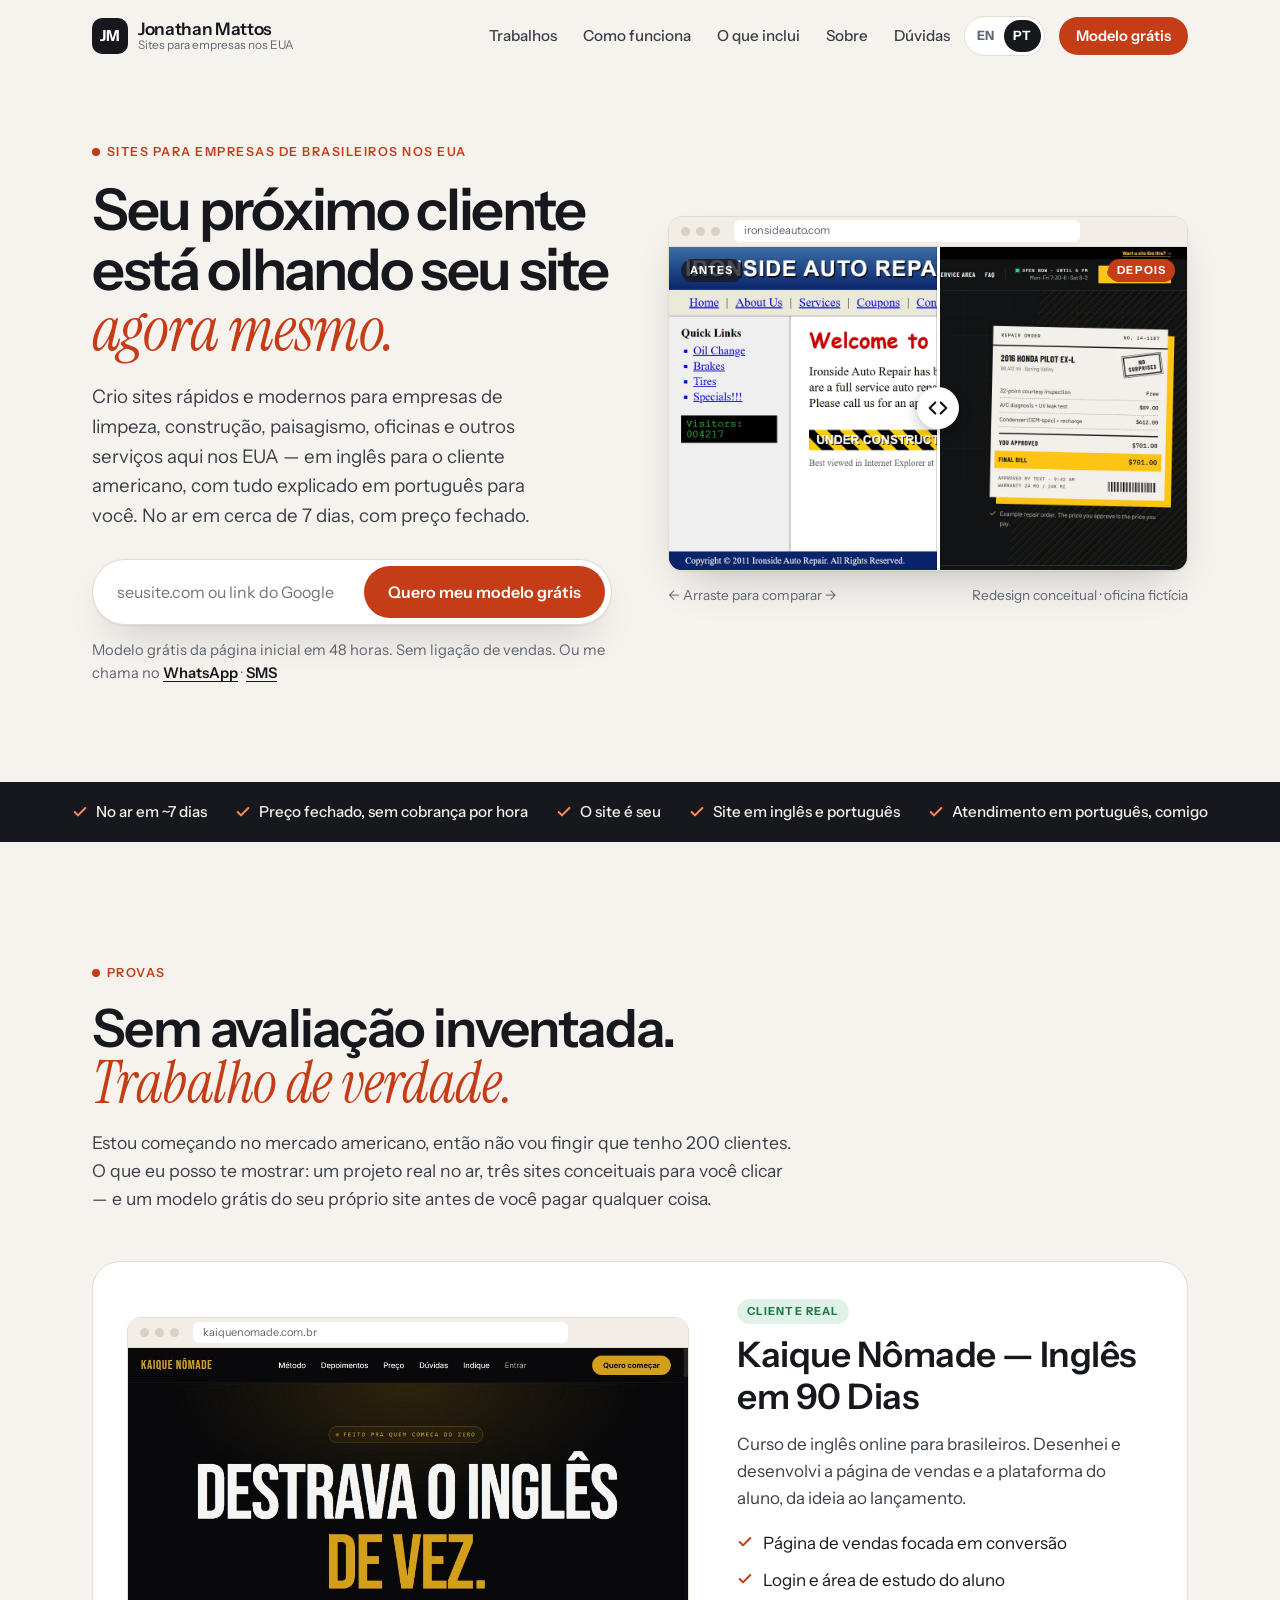
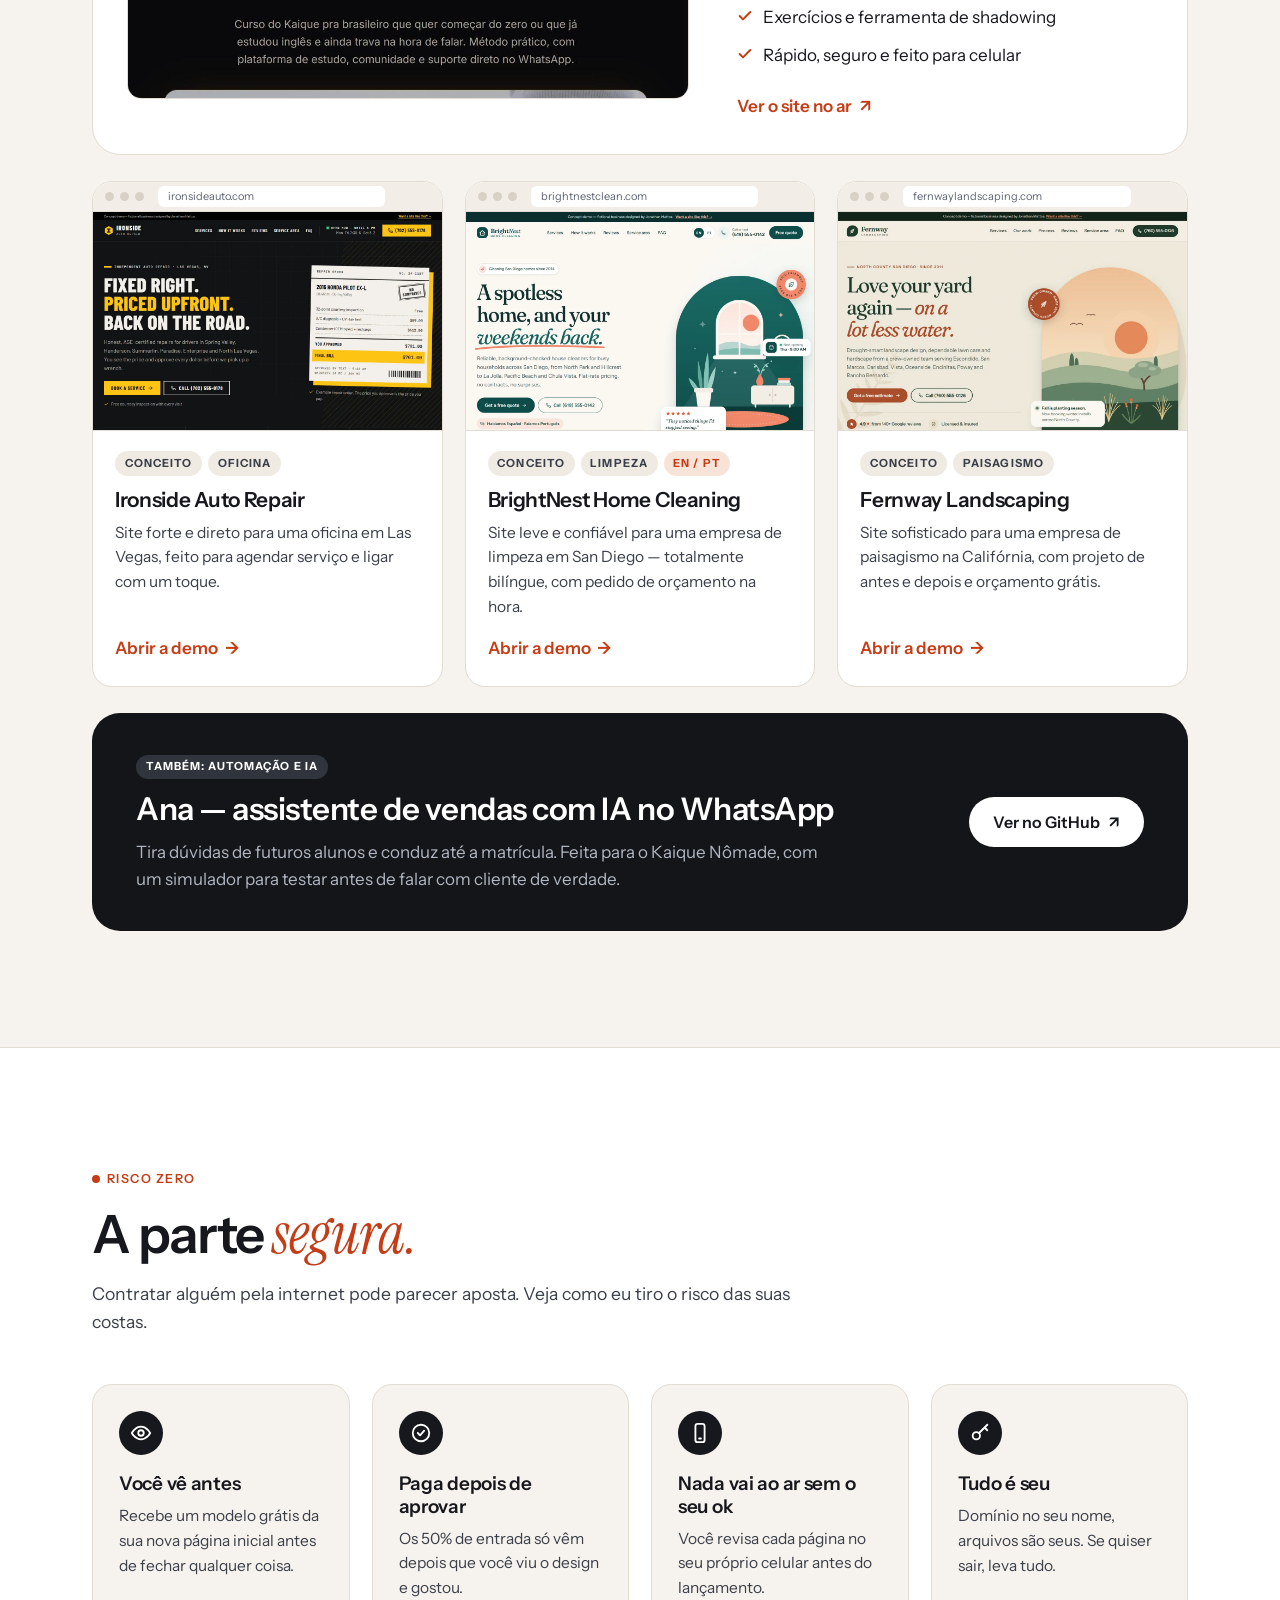
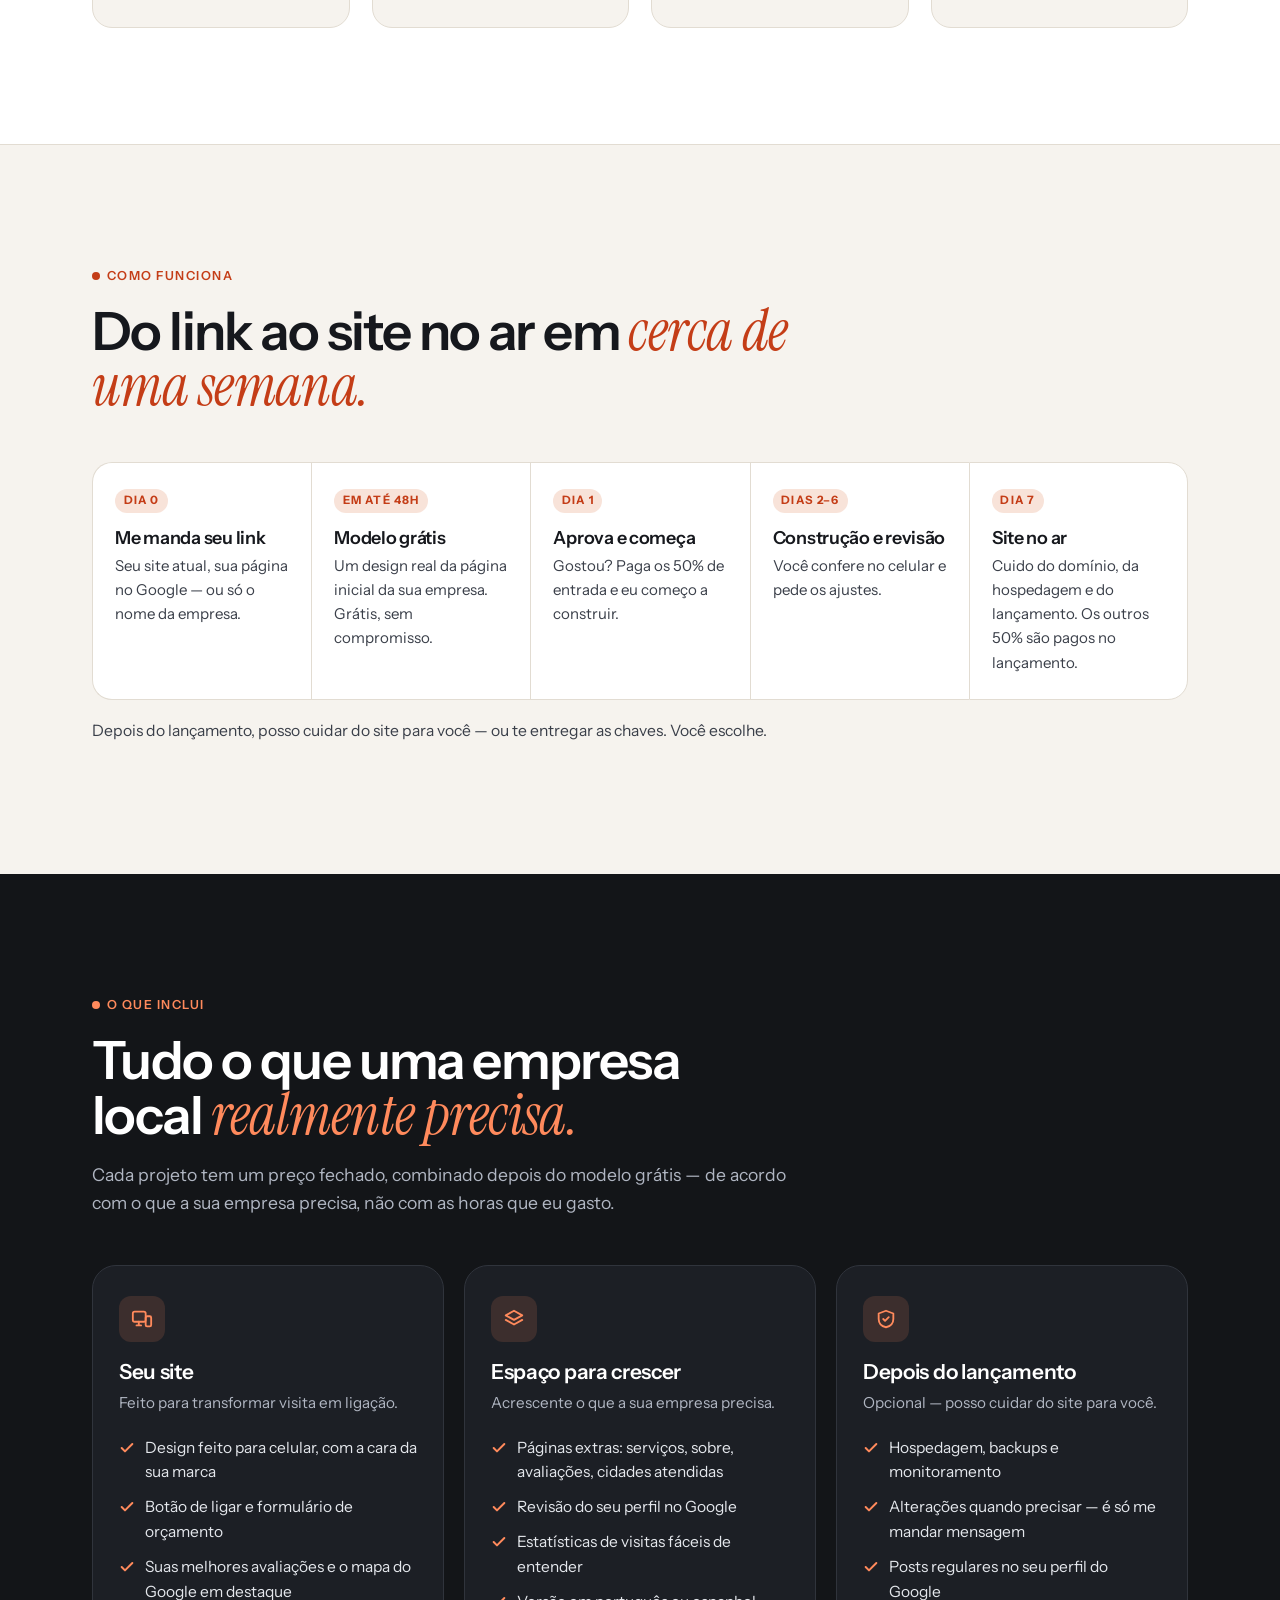
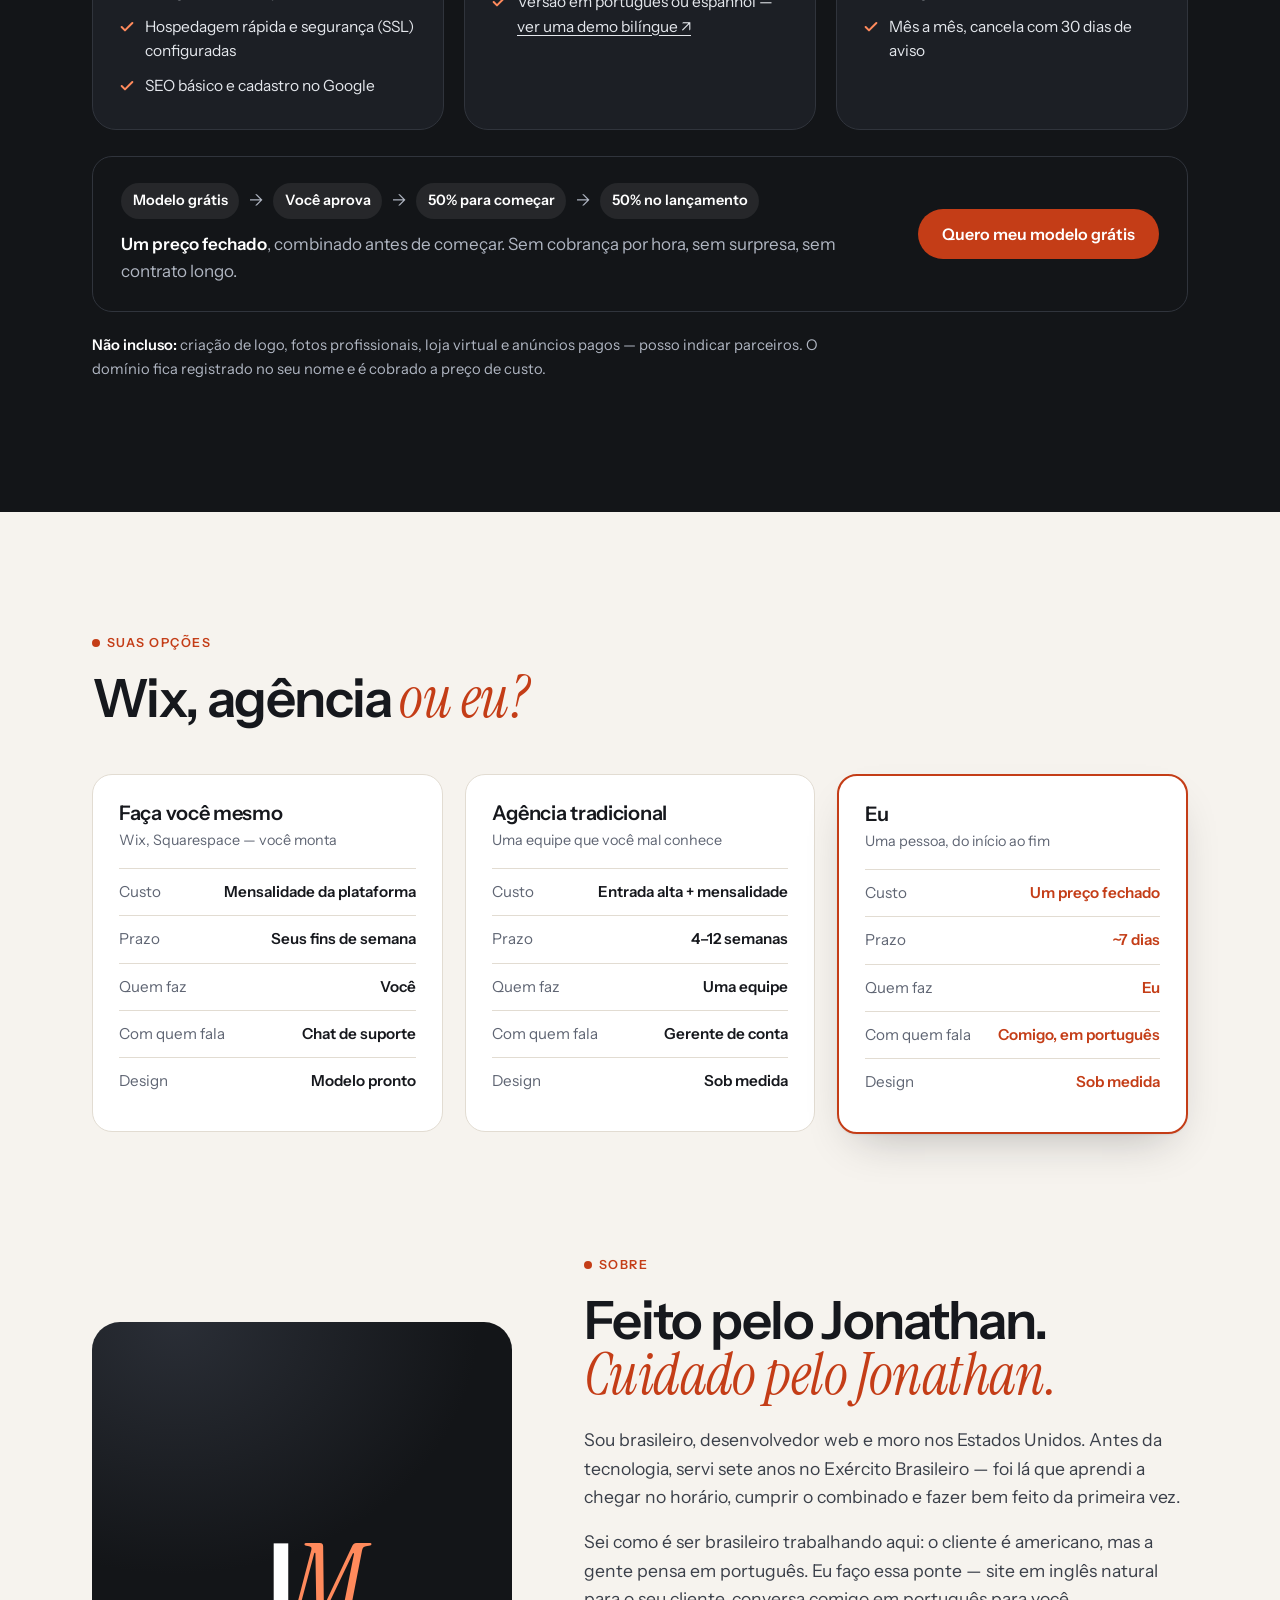
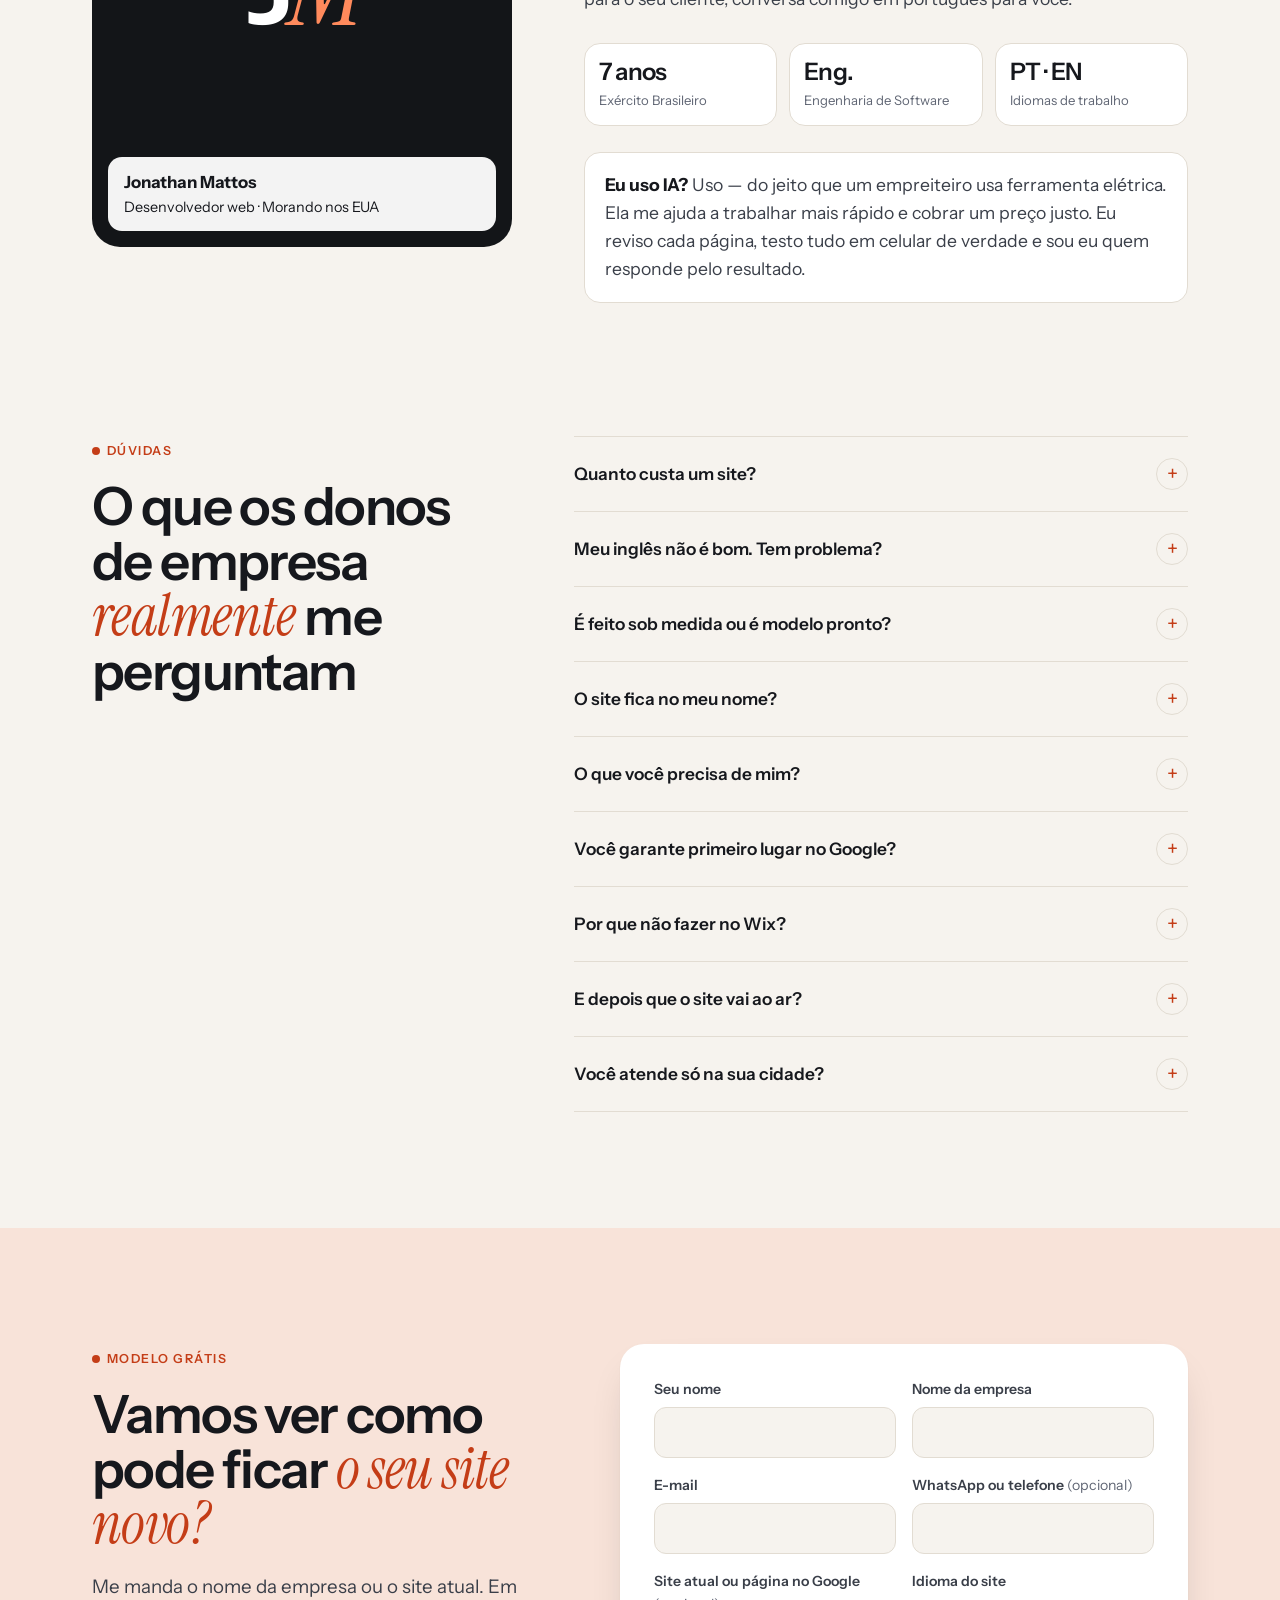
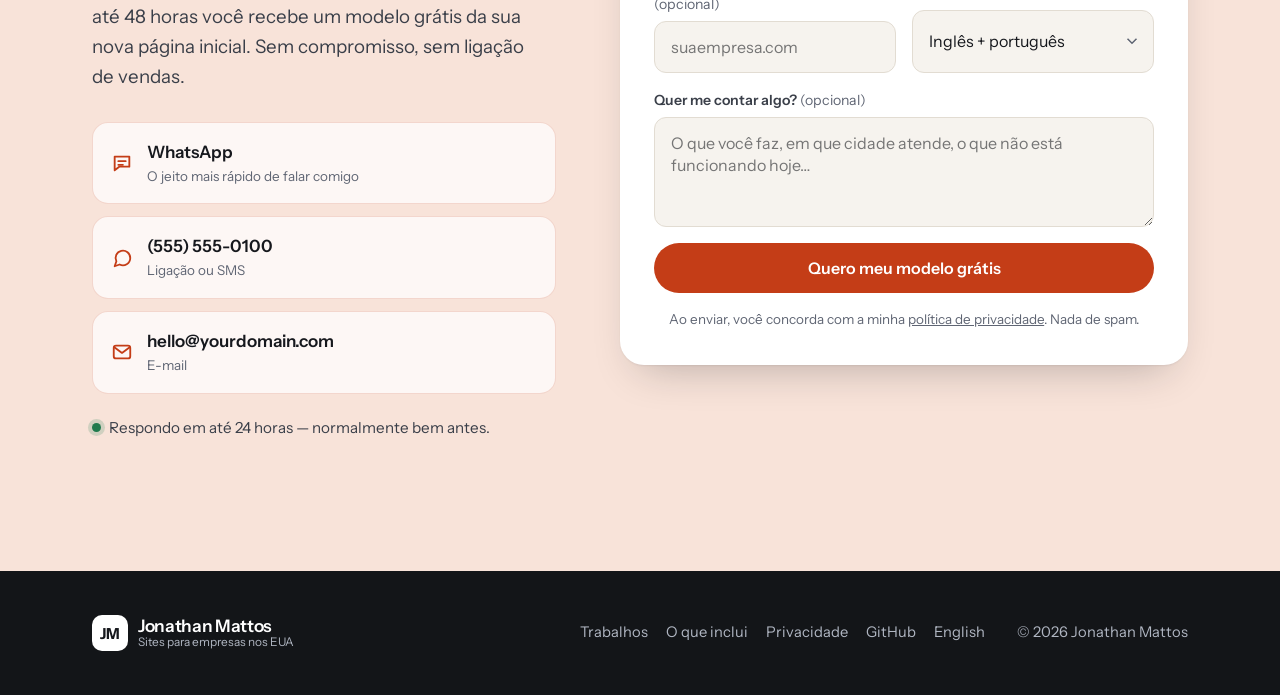
==== pt/index.html @ 47986ccc "Portfolio v2: bilingual site, three concept demos, publishing tools - English site at / and Portugue" ====
<!doctype html>
<html lang="pt-BR">
<head>
  <meta charset="utf-8">
  <meta name="viewport" content="width=device-width, initial-scale=1">
  <title>Sites para empresas de brasileiros nos EUA — no ar em 7 dias | Jonathan Mattos</title>
  <meta name="description" content="Sites rápidos e modernos para empresas de serviço nos EUA: em inglês para o cliente americano, com atendimento em português para você. Modelo grátis em 48h, preço fechado.">
  <meta name="theme-color" content="#f6f3ee">
  <!-- TODO: trocar yourdomain.com pelo seu domínio em todo este <head> -->
  <link rel="canonical" href="https://yourdomain.com/pt/">
  <link rel="alternate" hreflang="en" href="https://yourdomain.com/">
  <link rel="alternate" hreflang="pt" href="https://yourdomain.com/pt/">
  <link rel="alternate" hreflang="x-default" href="https://yourdomain.com/">
  <meta property="og:type" content="website">
  <meta property="og:url" content="https://yourdomain.com/pt/">
  <meta property="og:title" content="Sites para empresas de brasileiros nos EUA — no ar em cerca de 7 dias">
  <meta property="og:description" content="Veja um modelo grátis do seu novo site antes de pagar qualquer coisa. Site em inglês, atendimento em português.">
  <meta property="og:image" content="https://yourdomain.com/assets/img/og.jpg">
  <meta property="og:image:width" content="1200">
  <meta property="og:image:height" content="630">
  <meta property="og:locale" content="pt_BR">
  <meta property="og:locale:alternate" content="en_US">
  <meta name="twitter:card" content="summary_large_image">
  <link rel="icon" href="../assets/img/favicon.svg" type="image/svg+xml">
  <link rel="apple-touch-icon" href="../assets/img/apple-touch-icon.png">
  <link rel="preconnect" href="https://fonts.googleapis.com">
  <link rel="preconnect" href="https://fonts.gstatic.com" crossorigin>
  <link href="https://fonts.googleapis.com/css2?family=Instrument+Sans:ital,wght@0,400..700;1,400..700&family=Instrument+Serif:ital@0;1&display=swap" rel="stylesheet">
  <link rel="stylesheet" href="../assets/css/style.css">
  <link rel="preload" as="image" href="../assets/img/before-auto.webp">
  <script type="application/ld+json">
  {
    "@context": "https://schema.org",
    "@type": "ProfessionalService",
    "name": "Jonathan Mattos — Sites para empresas nos EUA",
    "url": "https://yourdomain.com/pt/",
    "image": "https://yourdomain.com/assets/img/og.jpg",
    "description": "Sites rápidos e modernos para empresas de serviço nos EUA, com atendimento em português. Modelo grátis em 48 horas.",
    "areaServed": { "@type": "Country", "name": "United States" },
    "availableLanguage": ["Portuguese", "English"],
    "founder": { "@type": "Person", "name": "Jonathan Mattos", "jobTitle": "Desenvolvedor web" },
    "sameAs": ["https://github.com/jonathanmtt"]
  }
  </script>
</head>
<body>
  <a class="skip" href="#main">Pular para o conteúdo</a>

  <header class="site-header">
    <div class="container header-inner">
      <a class="brand" href="#top" aria-label="Jonathan Mattos, início">
        <span class="brand-mark" aria-hidden="true">JM</span>
        <span class="brand-name">Jonathan Mattos<small>Sites para empresas nos EUA</small></span>
      </a>
      <nav class="nav" aria-label="Principal">
        <a href="#trabalhos">Trabalhos</a>
        <a href="#como-funciona">Como funciona</a>
        <a href="#inclui">O que inclui</a>
        <a href="#sobre">Sobre</a>
        <a href="#duvidas">Dúvidas</a>
      </nav>
      <div class="lang-switch" role="group" aria-label="Idioma">
        <a href="../" hreflang="en" lang="en" data-set-lang="en">EN</a>
        <a href="./" hreflang="pt" aria-current="true" data-set-lang="pt">PT</a>
      </div>
      <a class="btn btn-primary btn-sm header-cta" href="#contato">Modelo grátis</a>
    </div>
  </header>

  <main id="main">
    <!-- HERO -->
    <section class="hero" id="top">
      <div class="container hero-grid">
        <div>
          <p class="eyebrow">Sites para empresas de brasileiros nos EUA</p>
          <h1>Seu próximo cliente está olhando seu site <span class="serif">agora mesmo.</span></h1>
          <p class="lead">Crio sites rápidos e modernos para empresas de limpeza, construção, paisagismo, oficinas e outros serviços aqui nos EUA — em inglês para o cliente americano, com tudo explicado em português para você. No ar em cerca de 7 dias, com preço fechado.</p>
          <form class="mockup-form" id="mockup-form">
            <label class="sr-only" for="hero-site">Seu site atual ou link do Google Maps</label>
            <input id="hero-site" type="text" inputmode="url" placeholder="seusite.com ou link do Google Maps" autocomplete="url">
            <button class="btn btn-primary" type="submit">Quero meu modelo grátis</button>
          </form>
          <!-- TODO: trocar o número nos links wa.me e sms: -->
          <p class="micro">Modelo grátis da página inicial em 48 horas. Sem ligação de vendas. Ou me chama no <a href="https://wa.me/15555550100" target="_blank" rel="noopener">WhatsApp</a> · <a href="sms:+15555550100">SMS</a></p>
        </div>

        <div class="ba">
          <div class="browser">
            <div class="browser-bar"><i></i><i></i><i></i><span>ironsideauto.com</span></div>
            <div class="ba-stage">
              <img class="ba-img ba-after" src="../assets/img/demo-auto.webp" alt="Depois: site moderno e fácil de usar no celular para uma oficina mecânica" width="1280" height="800" fetchpriority="high">
              <img class="ba-img ba-before" src="../assets/img/before-auto.webp" alt="Antes: site antigo de oficina mecânica, de 2011" width="1280" height="800">
              <span class="ba-tag before">Antes</span>
              <span class="ba-tag after">Depois</span>
              <input class="ba-range" type="range" min="0" max="100" value="52" aria-label="Arraste para comparar o site antigo e o novo">
              <span class="ba-handle" aria-hidden="true"></span>
            </div>
          </div>
          <p class="ba-note"><span>← Arraste para comparar →</span><span>Redesign conceitual · oficina fictícia</span></p>
        </div>
      </div>
    </section>

    <!-- FAIXA -->
    <div class="strip">
      <ul class="container">
        <li><svg width="16" height="16" viewBox="0 0 24 24" fill="none" stroke="currentColor" stroke-width="3" stroke-linecap="round" stroke-linejoin="round" aria-hidden="true"><path d="M20 6 9 17l-5-5"/></svg>No ar em ~7 dias</li>
        <li><svg width="16" height="16" viewBox="0 0 24 24" fill="none" stroke="currentColor" stroke-width="3" stroke-linecap="round" stroke-linejoin="round" aria-hidden="true"><path d="M20 6 9 17l-5-5"/></svg>Preço fechado, sem cobrança por hora</li>
        <li><svg width="16" height="16" viewBox="0 0 24 24" fill="none" stroke="currentColor" stroke-width="3" stroke-linecap="round" stroke-linejoin="round" aria-hidden="true"><path d="M20 6 9 17l-5-5"/></svg>O site é seu</li>
        <li><svg width="16" height="16" viewBox="0 0 24 24" fill="none" stroke="currentColor" stroke-width="3" stroke-linecap="round" stroke-linejoin="round" aria-hidden="true"><path d="M20 6 9 17l-5-5"/></svg>Site em inglês e português</li>
        <li><svg width="16" height="16" viewBox="0 0 24 24" fill="none" stroke="currentColor" stroke-width="3" stroke-linecap="round" stroke-linejoin="round" aria-hidden="true"><path d="M20 6 9 17l-5-5"/></svg>Atendimento em português, comigo</li>
      </ul>
    </div>

    <!-- TRABALHOS -->
    <section class="section" id="trabalhos" aria-labelledby="work-title">
      <div class="container">
        <div class="section-head">
          <p class="eyebrow">Provas</p>
          <h2 id="work-title">Sem avaliação inventada. <span class="serif">Trabalho de verdade.</span></h2>
          <p>Estou começando no mercado americano, então não vou fingir que tenho 200 clientes. O que eu posso te mostrar: um projeto real no ar, três sites conceituais para você clicar — e um modelo grátis do seu próprio site antes de você pagar qualquer coisa.</p>
        </div>

        <article class="case">
          <div class="browser">
            <div class="browser-bar"><i></i><i></i><i></i><span>kaiquenomade.com.br</span></div>
            <div class="shot"><img src="../assets/img/kaique-nomade.jpg" alt="Página inicial do site do curso Kaique Nômade" width="1037" height="705" loading="lazy"></div>
          </div>
          <div>
            <span class="tag ok">Cliente real</span>
            <h3>Kaique Nômade — Inglês em 90 Dias</h3>
            <p>Curso de inglês online para brasileiros. Desenhei e desenvolvi a página de vendas e a plataforma do aluno, da ideia ao lançamento.</p>
            <ul class="checklist">
              <li><svg width="16" height="16" viewBox="0 0 24 24" fill="none" stroke="currentColor" stroke-width="3" stroke-linecap="round" stroke-linejoin="round" aria-hidden="true"><path d="M20 6 9 17l-5-5"/></svg>Página de vendas focada em conversão</li>
              <li><svg width="16" height="16" viewBox="0 0 24 24" fill="none" stroke="currentColor" stroke-width="3" stroke-linecap="round" stroke-linejoin="round" aria-hidden="true"><path d="M20 6 9 17l-5-5"/></svg>Login e área de estudo do aluno</li>
              <li><svg width="16" height="16" viewBox="0 0 24 24" fill="none" stroke="currentColor" stroke-width="3" stroke-linecap="round" stroke-linejoin="round" aria-hidden="true"><path d="M20 6 9 17l-5-5"/></svg>Exercícios e ferramenta de shadowing</li>
              <li><svg width="16" height="16" viewBox="0 0 24 24" fill="none" stroke="currentColor" stroke-width="3" stroke-linecap="round" stroke-linejoin="round" aria-hidden="true"><path d="M20 6 9 17l-5-5"/></svg>Rápido, seguro e feito para celular</li>
            </ul>
            <a class="link-arrow" href="https://kaiquenomade.com.br" target="_blank" rel="noopener">Ver o site no ar <span aria-hidden="true">↗</span></a>
          </div>
        </article>

        <div class="demo-grid">
          <a class="demo" href="../demos/auto-repair/" target="_blank" rel="noopener">
            <div class="browser">
              <div class="browser-bar"><i></i><i></i><i></i><span>ironsideauto.com</span></div>
              <div class="shot"><img src="../assets/img/demo-auto.webp" alt="Site conceitual da Ironside Auto Repair" width="1280" height="800" loading="lazy"></div>
            </div>
            <div class="demo-body">
              <div class="demo-tags"><span class="tag neutral">Conceito</span><span class="tag neutral">Oficina</span></div>
              <h3>Ironside Auto Repair</h3>
              <p>Site forte e direto para uma oficina em Las Vegas, feito para agendar serviço e ligar com um toque.</p>
              <span class="link-arrow">Abrir a demo <span aria-hidden="true">→</span></span>
            </div>
          </a>
          <a class="demo" href="../demos/cleaning/?lang=pt" target="_blank" rel="noopener">
            <div class="browser">
              <div class="browser-bar"><i></i><i></i><i></i><span>brightnestclean.com</span></div>
              <div class="shot"><img src="../assets/img/demo-cleaning.webp" alt="Site conceitual da BrightNest Home Cleaning" width="1280" height="800" loading="lazy"></div>
            </div>
            <div class="demo-body">
              <div class="demo-tags"><span class="tag neutral">Conceito</span><span class="tag neutral">Limpeza</span><span class="tag">EN / PT</span></div>
              <h3>BrightNest Home Cleaning</h3>
              <p>Site leve e confiável para uma empresa de limpeza em San Diego — totalmente bilíngue, com pedido de orçamento na hora.</p>
              <span class="link-arrow">Abrir a demo <span aria-hidden="true">→</span></span>
            </div>
          </a>
          <a class="demo" href="../demos/landscaping/" target="_blank" rel="noopener">
            <div class="browser">
              <div class="browser-bar"><i></i><i></i><i></i><span>fernwaylandscaping.com</span></div>
              <div class="shot"><img src="../assets/img/demo-landscaping.webp" alt="Site conceitual da Fernway Landscaping" width="1280" height="800" loading="lazy"></div>
            </div>
            <div class="demo-body">
              <div class="demo-tags"><span class="tag neutral">Conceito</span><span class="tag neutral">Paisagismo</span></div>
              <h3>Fernway Landscaping</h3>
              <p>Site sofisticado para uma empresa de paisagismo na Califórnia, com projeto de antes e depois e orçamento grátis.</p>
              <span class="link-arrow">Abrir a demo <span aria-hidden="true">→</span></span>
            </div>
          </a>
        </div>

        <article class="ai-card">
          <div>
            <span class="tag dark">Também: automação e IA</span>
            <h3>Ana — assistente de vendas com IA no WhatsApp</h3>
            <p>Tira dúvidas de futuros alunos e conduz até a matrícula. Feita para o Kaique Nômade, com um simulador para testar antes de falar com cliente de verdade.</p>
          </div>
          <a class="btn btn-light" href="https://github.com/jonathanmtt/kaique-nomade-agent" target="_blank" rel="noopener">Ver no GitHub <span aria-hidden="true">↗</span></a>
        </article>
      </div>
    </section>

    <!-- A PARTE SEGURA -->
    <section class="section safe" aria-labelledby="safe-title">
      <div class="container">
        <div class="section-head">
          <p class="eyebrow">Risco zero</p>
          <h2 id="safe-title">A parte <span class="serif">segura.</span></h2>
          <p>Contratar alguém pela internet pode parecer aposta. Veja como eu tiro o risco das suas costas.</p>
        </div>
        <div class="safe-grid">
          <div class="safe-item">
            <div class="icon"><svg width="22" height="22" viewBox="0 0 24 24" fill="none" stroke="currentColor" stroke-width="2" stroke-linecap="round" stroke-linejoin="round" aria-hidden="true"><path d="M2 12s3.5-7 10-7 10 7 10 7-3.5 7-10 7S2 12 2 12z"/><circle cx="12" cy="12" r="3"/></svg></div>
            <h3>Você vê antes</h3>
            <p>Recebe um modelo grátis da sua nova página inicial antes de fechar qualquer coisa.</p>
          </div>
          <div class="safe-item">
            <div class="icon"><svg width="22" height="22" viewBox="0 0 24 24" fill="none" stroke="currentColor" stroke-width="2" stroke-linecap="round" stroke-linejoin="round" aria-hidden="true"><circle cx="12" cy="12" r="9"/><path d="m8.5 12 2.5 2.5 4.5-5"/></svg></div>
            <h3>Paga depois de aprovar</h3>
            <p>Os 50% de entrada só vêm depois que você viu o design e gostou.</p>
          </div>
          <div class="safe-item">
            <div class="icon"><svg width="22" height="22" viewBox="0 0 24 24" fill="none" stroke="currentColor" stroke-width="2" stroke-linecap="round" stroke-linejoin="round" aria-hidden="true"><rect x="7" y="2" width="10" height="20" rx="2.5"/><path d="M11 18h2"/></svg></div>
            <h3>Nada vai ao ar sem o seu ok</h3>
            <p>Você revisa cada página no seu próprio celular antes do lançamento.</p>
          </div>
          <div class="safe-item">
            <div class="icon"><svg width="22" height="22" viewBox="0 0 24 24" fill="none" stroke="currentColor" stroke-width="2" stroke-linecap="round" stroke-linejoin="round" aria-hidden="true"><circle cx="8" cy="15" r="4"/><path d="m11 12 9-9M17 6l3 3"/></svg></div>
            <h3>Tudo é seu</h3>
            <p>Domínio no seu nome, arquivos são seus. Se quiser sair, leva tudo.</p>
          </div>
        </div>
      </div>
    </section>

    <!-- COMO FUNCIONA -->
    <section class="section" id="como-funciona" aria-labelledby="how-title">
      <div class="container">
        <div class="section-head">
          <p class="eyebrow">Como funciona</p>
          <h2 id="how-title">Do link ao site no ar em <span class="serif">cerca de uma semana.</span></h2>
        </div>
        <ol class="timeline">
          <li class="tl-item"><span class="tl-day">Dia 0</span><h3>Me manda seu link</h3><p>Seu site atual, sua página no Google — ou só o nome da empresa.</p></li>
          <li class="tl-item"><span class="tl-day">Em até 48h</span><h3>Modelo grátis</h3><p>Um design real da página inicial da sua empresa. Grátis, sem compromisso.</p></li>
          <li class="tl-item"><span class="tl-day">Dia 1</span><h3>Aprova e começa</h3><p>Gostou? Paga os 50% de entrada e eu começo a construir.</p></li>
          <li class="tl-item"><span class="tl-day">Dias 2–6</span><h3>Construção e revisão</h3><p>Você confere no celular e pede os ajustes.</p></li>
          <li class="tl-item"><span class="tl-day">Dia 7</span><h3>Site no ar</h3><p>Cuido do domínio, da hospedagem e do lançamento. Os outros 50% são pagos no lançamento.</p></li>
        </ol>
        <p class="tl-after">Depois do lançamento, posso cuidar do site para você — ou te entregar as chaves. Você escolhe.</p>
      </div>
    </section>

    <!-- O QUE INCLUI -->
    <section class="section included" id="inclui" aria-labelledby="included-title">
      <div class="container">
        <div class="section-head">
          <p class="eyebrow">O que inclui</p>
          <h2 id="included-title">Tudo o que uma empresa local <span class="serif">realmente precisa.</span></h2>
          <p>Cada projeto tem um preço fechado, combinado depois do modelo grátis — de acordo com o que a sua empresa precisa, não com as horas que eu gasto.</p>
        </div>
        <div class="incl-grid">
          <article class="incl">
            <div class="icon"><svg width="22" height="22" viewBox="0 0 24 24" fill="none" stroke="currentColor" stroke-width="2" stroke-linecap="round" stroke-linejoin="round" aria-hidden="true"><rect x="2" y="4" width="14" height="11" rx="2"/><path d="M6 19h5M8.5 15v4"/><rect x="16" y="9" width="6" height="11" rx="1.5"/></svg></div>
            <h3>Seu site</h3>
            <p class="sub">Feito para transformar visita em ligação.</p>
            <ul>
              <li><svg width="16" height="16" viewBox="0 0 24 24" fill="none" stroke="currentColor" stroke-width="3" stroke-linecap="round" stroke-linejoin="round" aria-hidden="true"><path d="M20 6 9 17l-5-5"/></svg>Design feito para celular, com a cara da sua marca</li>
              <li><svg width="16" height="16" viewBox="0 0 24 24" fill="none" stroke="currentColor" stroke-width="3" stroke-linecap="round" stroke-linejoin="round" aria-hidden="true"><path d="M20 6 9 17l-5-5"/></svg>Botão de ligar e formulário de orçamento</li>
              <li><svg width="16" height="16" viewBox="0 0 24 24" fill="none" stroke="currentColor" stroke-width="3" stroke-linecap="round" stroke-linejoin="round" aria-hidden="true"><path d="M20 6 9 17l-5-5"/></svg>Suas melhores avaliações e o mapa do Google em destaque</li>
              <li><svg width="16" height="16" viewBox="0 0 24 24" fill="none" stroke="currentColor" stroke-width="3" stroke-linecap="round" stroke-linejoin="round" aria-hidden="true"><path d="M20 6 9 17l-5-5"/></svg>Hospedagem rápida e segurança (SSL) configuradas</li>
              <li><svg width="16" height="16" viewBox="0 0 24 24" fill="none" stroke="currentColor" stroke-width="3" stroke-linecap="round" stroke-linejoin="round" aria-hidden="true"><path d="M20 6 9 17l-5-5"/></svg>SEO básico e cadastro no Google</li>
            </ul>
          </article>
          <article class="incl">
            <div class="icon"><svg width="22" height="22" viewBox="0 0 24 24" fill="none" stroke="currentColor" stroke-width="2" stroke-linecap="round" stroke-linejoin="round" aria-hidden="true"><path d="m12 3 9 5-9 5-9-5z"/><path d="m3 13 9 5 9-5"/></svg></div>
            <h3>Espaço para crescer</h3>
            <p class="sub">Acrescente o que a sua empresa precisa.</p>
            <ul>
              <li><svg width="16" height="16" viewBox="0 0 24 24" fill="none" stroke="currentColor" stroke-width="3" stroke-linecap="round" stroke-linejoin="round" aria-hidden="true"><path d="M20 6 9 17l-5-5"/></svg>Páginas extras: serviços, sobre, avaliações, cidades atendidas</li>
              <li><svg width="16" height="16" viewBox="0 0 24 24" fill="none" stroke="currentColor" stroke-width="3" stroke-linecap="round" stroke-linejoin="round" aria-hidden="true"><path d="M20 6 9 17l-5-5"/></svg>Revisão do seu perfil no Google</li>
              <li><svg width="16" height="16" viewBox="0 0 24 24" fill="none" stroke="currentColor" stroke-width="3" stroke-linecap="round" stroke-linejoin="round" aria-hidden="true"><path d="M20 6 9 17l-5-5"/></svg>Estatísticas de visitas fáceis de entender</li>
              <li><svg width="16" height="16" viewBox="0 0 24 24" fill="none" stroke="currentColor" stroke-width="3" stroke-linecap="round" stroke-linejoin="round" aria-hidden="true"><path d="M20 6 9 17l-5-5"/></svg><span>Versão em português ou espanhol — <a href="../demos/cleaning/?lang=pt" target="_blank" rel="noopener">ver uma demo bilíngue ↗</a></span></li>
            </ul>
          </article>
          <article class="incl">
            <div class="icon"><svg width="22" height="22" viewBox="0 0 24 24" fill="none" stroke="currentColor" stroke-width="2" stroke-linecap="round" stroke-linejoin="round" aria-hidden="true"><path d="M12 3 4 6v6c0 5 3.5 8 8 9 4.5-1 8-4 8-9V6z"/><path d="m9 12 2 2 4-4"/></svg></div>
            <h3>Depois do lançamento</h3>
            <p class="sub">Opcional — posso cuidar do site para você.</p>
            <ul>
              <li><svg width="16" height="16" viewBox="0 0 24 24" fill="none" stroke="currentColor" stroke-width="3" stroke-linecap="round" stroke-linejoin="round" aria-hidden="true"><path d="M20 6 9 17l-5-5"/></svg>Hospedagem, backups e monitoramento</li>
              <li><svg width="16" height="16" viewBox="0 0 24 24" fill="none" stroke="currentColor" stroke-width="3" stroke-linecap="round" stroke-linejoin="round" aria-hidden="true"><path d="M20 6 9 17l-5-5"/></svg>Alterações quando precisar — é só me mandar mensagem</li>
              <li><svg width="16" height="16" viewBox="0 0 24 24" fill="none" stroke="currentColor" stroke-width="3" stroke-linecap="round" stroke-linejoin="round" aria-hidden="true"><path d="M20 6 9 17l-5-5"/></svg>Posts regulares no seu perfil do Google</li>
              <li><svg width="16" height="16" viewBox="0 0 24 24" fill="none" stroke="currentColor" stroke-width="3" stroke-linecap="round" stroke-linejoin="round" aria-hidden="true"><path d="M20 6 9 17l-5-5"/></svg>Mês a mês, cancela com 30 dias de aviso</li>
            </ul>
          </article>
        </div>
        <div class="pay">
          <div>
            <p class="pay-steps"><span>Modelo grátis</span>→<span>Você aprova</span>→<span>50% para começar</span>→<span>50% no lançamento</span></p>
            <p><strong>Um preço fechado</strong>, combinado antes de começar. Sem cobrança por hora, sem surpresa, sem contrato longo.</p>
          </div>
          <a class="btn btn-primary" href="#contato">Quero meu modelo grátis</a>
        </div>
        <p class="fineprint"><strong>Não incluso:</strong> criação de logo, fotos profissionais, loja virtual e anúncios pagos — posso indicar parceiros. O domínio fica registrado no seu nome e é cobrado a preço de custo.</p>
      </div>
    </section>

    <!-- COMPARAÇÃO -->
    <section class="section" aria-labelledby="compare-title">
      <div class="container">
        <div class="section-head">
          <p class="eyebrow">Suas opções</p>
          <h2 id="compare-title">Wix, agência <span class="serif">ou eu?</span></h2>
        </div>
        <div class="compare-grid">
          <article class="opt">
            <h3>Faça você mesmo</h3>
            <p class="opt-sub">Wix, Squarespace — você monta</p>
            <dl>
              <div><dt>Custo</dt><dd>Mensalidade da plataforma</dd></div>
              <div><dt>Prazo</dt><dd>Seus fins de semana</dd></div>
              <div><dt>Quem faz</dt><dd>Você</dd></div>
              <div><dt>Com quem fala</dt><dd>Chat de suporte</dd></div>
              <div><dt>Design</dt><dd>Modelo pronto</dd></div>
            </dl>
          </article>
          <article class="opt">
            <h3>Agência tradicional</h3>
            <p class="opt-sub">Uma equipe que você mal conhece</p>
            <dl>
              <div><dt>Custo</dt><dd>Entrada alta + mensalidade</dd></div>
              <div><dt>Prazo</dt><dd>4–12 semanas</dd></div>
              <div><dt>Quem faz</dt><dd>Uma equipe</dd></div>
              <div><dt>Com quem fala</dt><dd>Gerente de conta</dd></div>
              <div><dt>Design</dt><dd>Sob medida</dd></div>
            </dl>
          </article>
          <article class="opt me">
            <h3>Eu</h3>
            <p class="opt-sub">Uma pessoa, do início ao fim</p>
            <dl>
              <div><dt>Custo</dt><dd>Um preço fechado</dd></div>
              <div><dt>Prazo</dt><dd>~7 dias</dd></div>
              <div><dt>Quem faz</dt><dd>Eu</dd></div>
              <div><dt>Com quem fala</dt><dd>Comigo, em português</dd></div>
              <div><dt>Design</dt><dd>Sob medida</dd></div>
            </dl>
          </article>
        </div>
      </div>
    </section>

    <!-- SOBRE -->
    <section class="section" id="sobre" aria-labelledby="about-title" style="padding-top:0">
      <div class="container about-grid">
        <figure class="portrait">
          <!-- TODO: trocar por uma foto real: <img src="../assets/img/jonathan.jpg" alt="Jonathan Mattos" width="800" height="1000"> -->
          <div class="initials" aria-hidden="true">J<span>M</span></div>
          <figcaption><strong>Jonathan Mattos</strong>Desenvolvedor web · Morando nos EUA</figcaption>
        </figure>
        <div class="about-text">
          <p class="eyebrow">Sobre</p>
          <h2 id="about-title">Feito pelo Jonathan. <span class="serif">Cuidado pelo Jonathan.</span></h2>
          <p style="margin-top:24px">Sou brasileiro, desenvolvedor web e moro nos Estados Unidos. Antes da tecnologia, servi sete anos no Exército Brasileiro — foi lá que aprendi a chegar no horário, cumprir o combinado e fazer bem feito da primeira vez.</p>
          <p>Sei como é ser brasileiro trabalhando aqui: o cliente é americano, mas a gente pensa em português. Eu faço essa ponte — site em inglês natural para o seu cliente, conversa comigo em português para você.</p>
          <div class="facts">
            <div class="fact"><strong>7 anos</strong><span>Exército Brasileiro</span></div>
            <div class="fact"><strong>Eng.</strong><span>Engenharia de Software</span></div>
            <div class="fact"><strong>PT · EN</strong><span>Idiomas de trabalho</span></div>
          </div>
          <p class="ai-note"><strong>Eu uso IA?</strong> Uso — do jeito que um empreiteiro usa ferramenta elétrica. Ela me ajuda a trabalhar mais rápido e cobrar um preço justo. Eu reviso cada página, testo tudo em celular de verdade e sou eu quem responde pelo resultado.</p>
        </div>
      </div>
    </section>

    <!-- DÚVIDAS -->
    <section class="section" id="duvidas" aria-labelledby="faq-title" style="padding-top:0">
      <div class="container faq-grid">
        <div>
          <p class="eyebrow">Dúvidas</p>
          <h2 id="faq-title">O que os donos de empresa <span class="serif">realmente</span> me perguntam</h2>
        </div>
        <div class="faq-list">
          <details><summary>Quanto custa um site?</summary><p>Depende de quantas páginas você precisa, se quer o site em dois idiomas e de quais recursos fazem sentido para a sua empresa. Depois do modelo grátis, te mando um preço fechado — sem cobrança por hora, sem surpresa. Você só paga a entrada se decidir seguir.</p></details>
          <details><summary>Meu inglês não é bom. Tem problema?</summary><p>Nenhum. A gente conversa em português, e o site sai em inglês natural, do jeito que o cliente americano fala. Eu te explico cada texto antes de publicar.</p></details>
          <details><summary>É feito sob medida ou é modelo pronto?</summary><p>Cada site é pensado para a sua empresa: seus serviços, sua região, suas avaliações, suas cores. Eu reaproveito o que já funciona (estruturas rápidas e claras) para você não pagar para reinventar a roda.</p></details>
          <details><summary>O site fica no meu nome?</summary><p>Fica. O domínio é registrado no seu nome e os arquivos do site são seus depois do pagamento final. Se um dia quiser trocar de fornecedor, eu te entrego tudo.</p></details>
          <details><summary>O que você precisa de mim?</summary><p>Seu logo (se tiver), algumas fotos do seu trabalho, seus serviços e as cidades que você atende. Eu escrevo os textos — você só revisa.</p></details>
          <details><summary>Você garante primeiro lugar no Google?</summary><p>Não — e desconfie de quem garante. Eu deixo a base certa (velocidade, celular, perfil no Google, SEO local) para o cliente te encontrar e confiar no que vê.</p></details>
          <details><summary>Por que não fazer no Wix?</summary><p>Dá para fazer, se você tiver tempo. A maioria dos donos de empresa prefere usar o fim de semana no próprio negócio. Comigo você recebe um site sob medida, pronto, sem pagar mensalidade de construtor de site.</p></details>
          <details><summary>E depois que o site vai ao ar?</summary><p>O site está no ar e é seu. Se quiser, contrata a manutenção mensal (opcional) e eu cuido de hospedagem, atualizações e mudanças — ou você pega as chaves e cuida sozinho.</p></details>
          <details><summary>Você atende só na sua cidade?</summary><p>Não. Atendo empresas em qualquer lugar dos EUA, por WhatsApp, telefone e vídeo. Se você estiver perto, posso ir pessoalmente.</p></details>
        </div>
      </div>
    </section>

    <!-- CONTATO -->
    <section class="section contact" id="contato" aria-labelledby="contact-title">
      <div class="container contact-grid">
        <div>
          <p class="eyebrow">Modelo grátis</p>
          <h2 id="contact-title">Vamos ver como pode ficar <span class="serif">o seu site novo?</span></h2>
          <p class="lead" style="margin-top:20px">Me manda o nome da empresa ou o site atual. Em até 48 horas você recebe um modelo grátis da sua nova página inicial. Sem compromisso, sem ligação de vendas.</p>
          <div class="contact-direct">
            <!-- TODO: trocar número do WhatsApp, telefone e e-mail -->
            <a href="https://wa.me/15555550100" target="_blank" rel="noopener">
              <svg width="22" height="22" viewBox="0 0 24 24" fill="none" stroke="currentColor" stroke-width="2" stroke-linecap="round" stroke-linejoin="round" aria-hidden="true"><path d="M8 10h8M8 14h5"/><path d="M4 5h16v11H9l-5 4z"/></svg>
              <span>WhatsApp<small>O jeito mais rápido de falar comigo</small></span>
            </a>
            <a href="sms:+15555550100">
              <svg width="22" height="22" viewBox="0 0 24 24" fill="none" stroke="currentColor" stroke-width="2" stroke-linecap="round" stroke-linejoin="round" aria-hidden="true"><path d="M21 12a8 8 0 0 1-11.6 7.1L4 21l1.9-5.4A8 8 0 1 1 21 12z"/></svg>
              <span>(555) 555-0100<small>Ligação ou SMS</small></span>
            </a>
            <a href="mailto:hello@yourdomain.com">
              <svg width="22" height="22" viewBox="0 0 24 24" fill="none" stroke="currentColor" stroke-width="2" stroke-linecap="round" stroke-linejoin="round" aria-hidden="true"><rect x="3" y="5" width="18" height="14" rx="2.5"/><path d="m4 7 8 6 8-6"/></svg>
              <span>hello@yourdomain.com<small>E-mail</small></span>
            </a>
          </div>
          <p class="reply">Respondo em até 24 horas — normalmente bem antes.</p>
        </div>

        <form class="form" id="contact-form" action="https://api.web3forms.com/submit" method="POST">
          <!-- TODO: pegar uma chave grátis em web3forms.com e colar abaixo -->
          <input type="hidden" name="access_key" value="YOUR_WEB3FORMS_ACCESS_KEY">
          <input type="hidden" name="subject" value="Novo pedido de modelo grátis (site PT)">
          <input type="checkbox" name="botcheck" class="hp" tabindex="-1" autocomplete="off" aria-hidden="true">
          <div class="field"><label for="f-name">Seu nome</label><input id="f-name" name="name" type="text" autocomplete="name" required></div>
          <div class="field"><label for="f-business">Nome da empresa</label><input id="f-business" name="business" type="text" autocomplete="organization" required></div>
          <div class="field"><label for="f-email">E-mail</label><input id="f-email" name="email" type="email" autocomplete="email" required></div>
          <div class="field"><label for="f-phone">WhatsApp ou telefone <span>(opcional)</span></label><input id="f-phone" name="phone" type="tel" autocomplete="tel"></div>
          <div class="field"><label for="f-site">Site atual ou página no Google <span>(opcional)</span></label><input id="f-site" name="website" type="text" inputmode="url" placeholder="suaempresa.com"></div>
          <div class="field"><label for="f-lang">Idioma do site</label>
            <select id="f-lang" name="language"><option>Inglês + português</option><option>Só inglês</option><option>Inglês + espanhol</option><option>Ainda não sei</option></select>
          </div>
          <div class="field full"><label for="f-msg">Quer me contar algo? <span>(opcional)</span></label><textarea id="f-msg" name="message" placeholder="O que você faz, em que cidade atende, o que não está funcionando hoje…"></textarea></div>
          <button class="btn btn-primary" type="submit">Quero meu modelo grátis</button>
          <p class="form-status" role="status" aria-live="polite"></p>
          <p class="form-note">Ao enviar, você concorda com a minha <a href="privacidade.html">política de privacidade</a>. Nada de spam.</p>
        </form>
      </div>
    </section>
  </main>

  <footer class="site-footer">
    <div class="container footer-inner">
      <a class="brand" href="#top" aria-label="Voltar ao topo">
        <span class="brand-mark" aria-hidden="true">JM</span>
        <span class="brand-name">Jonathan Mattos<small>Sites para empresas nos EUA</small></span>
      </a>
      <nav class="footer-links" aria-label="Rodapé">
        <a href="#trabalhos">Trabalhos</a>
        <a href="#inclui">O que inclui</a>
        <a href="privacidade.html">Privacidade</a>
        <a href="https://github.com/jonathanmtt" target="_blank" rel="noopener">GitHub</a>
        <a href="../" hreflang="en" lang="en" data-set-lang="en">English</a>
      </nav>
      <p style="margin:0">© <span data-year>2026</span> Jonathan Mattos</p>
    </div>
  </footer>

  <div class="mobile-bar">
    <a class="btn btn-ghost" href="https://wa.me/15555550100" target="_blank" rel="noopener">WhatsApp</a>
    <a class="btn btn-primary" href="#contato">Modelo grátis</a>
  </div>

  <script src="../assets/js/main.js" defer></script>
</body>
</html>
---- assets/css/style.css ----
/* ==========================================================
   Jonathan Mattos — portfolio v2
   Plain CSS, no build step. Rebrand by editing :root tokens.
   ========================================================== */

:root {
  --bg: #f6f3ee;
  --surface: #ffffff;
  --surface-2: #efeae2;
  --ink: #16181d;
  --ink-2: #3a3f49;
  --muted: #5f6573;
  --line: #e2dcd2;
  --accent: #c43d17;
  --accent-hover: #a5320f;
  --accent-soft: #f8e3d9;
  --accent-bright: #ff8a5c;
  --dark: #131518;
  --dark-2: #1c1f25;
  --dark-line: #30343c;
  --dark-muted: #b0b6c2;
  --ok: #1f7a4d;

  --radius: 20px;
  --radius-sm: 12px;
  --shadow: 0 1px 2px rgba(22, 24, 29, .06), 0 20px 44px -20px rgba(22, 24, 29, .3);
  --font: "Instrument Sans", ui-sans-serif, system-ui, -apple-system, "Segoe UI", sans-serif;
  --serif: "Instrument Serif", Georgia, "Times New Roman", serif;
  --container: 1160px;
}

*, *::before, *::after { box-sizing: border-box; }
html { scroll-behavior: smooth; -webkit-text-size-adjust: 100%; scroll-padding-top: 88px; }
@media (prefers-reduced-motion: reduce) {
  html { scroll-behavior: auto; }
  *, *::before, *::after { transition: none !important; animation: none !important; }
}

body {
  margin: 0;
  background: var(--bg);
  color: var(--ink);
  font: 400 17px/1.6 var(--font);
  -webkit-font-smoothing: antialiased;
  overflow-x: hidden;
}
img { max-width: 100%; height: auto; display: block; }
a { color: inherit; }
p { margin: 0 0 1em; }
ul, ol { margin: 0; padding: 0; list-style: none; }
:focus-visible { outline: 3px solid var(--accent); outline-offset: 3px; border-radius: 6px; }

.container { width: 100%; max-width: var(--container); margin: 0 auto; padding: 0 20px; }
@media (min-width: 768px) { .container { padding: 0 32px; } }

.skip { position: absolute; left: -9999px; top: 8px; z-index: 200; background: var(--ink); color: #fff; padding: 10px 14px; border-radius: 8px; }
.skip:focus { left: 8px; }
.sr-only { position: absolute; width: 1px; height: 1px; padding: 0; margin: -1px; overflow: hidden; clip: rect(0 0 0 0); white-space: nowrap; border: 0; }

/* ---------- Type ---------- */
h1, h2, h3 { margin: 0; font-family: var(--font); font-weight: 600; letter-spacing: -0.03em; line-height: 1.04; }
h1 { font-size: clamp(2.55rem, 6.3vw, 4.7rem); letter-spacing: -0.04em; }
h2 { font-size: clamp(2rem, 4.4vw, 3.3rem); }
h3 { font-size: 1.3rem; letter-spacing: -0.015em; line-height: 1.2; }
.serif { font-family: var(--serif); font-style: italic; font-weight: 400; letter-spacing: -0.01em; color: var(--accent); }
h1 .serif, h2 .serif { font-size: 1.08em; line-height: .9; }

.eyebrow {
  display: inline-flex; align-items: center; gap: .55em; margin-bottom: 18px;
  font-size: .78rem; font-weight: 600; letter-spacing: .12em; text-transform: uppercase; color: var(--accent);
}
.eyebrow::before { content: ""; width: 8px; height: 8px; border-radius: 50%; background: currentColor; }
.lead { font-size: 1.17rem; color: var(--ink-2); max-width: 38ch; }

.section { padding: 88px 0; }
@media (min-width: 900px) { .section { padding: 116px 0; } }
.section-head { max-width: 700px; margin-bottom: 48px; }
.section-head p { color: var(--ink-2); font-size: 1.1rem; margin: 18px 0 0; }
.section-head p.eyebrow { margin: 0 0 18px; font-size: .78rem; color: var(--accent); }
.included .section-head p.eyebrow { color: var(--accent-bright); }

/* ---------- Buttons ---------- */
.btn {
  display: inline-flex; align-items: center; justify-content: center; gap: .5em;
  font: 600 1rem/1 var(--font); padding: 1em 1.45em; border-radius: 999px;
  text-decoration: none; border: 1.5px solid transparent; cursor: pointer; white-space: nowrap;
  transition: background-color .2s, color .2s, border-color .2s, transform .15s;
}
.btn:active { transform: translateY(1px); }
.btn-primary { background: var(--accent); color: #fff; }
.btn-primary:hover { background: var(--accent-hover); }
.btn-ghost { border-color: var(--ink); color: var(--ink); background: transparent; }
.btn-ghost:hover { background: var(--ink); color: #fff; }
.btn-light { background: #fff; color: var(--ink); }
.btn-light:hover { background: var(--accent-soft); }
.btn-sm { padding: .72em 1.1em; font-size: .92rem; }

.link-arrow { display: inline-flex; align-items: center; gap: .4em; font-weight: 600; text-decoration: none; color: var(--accent); }
.link-arrow:hover { text-decoration: underline; text-underline-offset: 4px; }

/* ---------- Language suggestion bar ---------- */
.lang-bar { background: var(--ink); color: #fff; font-size: .9rem; }
.lang-bar[hidden] { display: none; }
.lang-bar .container { display: flex; align-items: center; justify-content: center; gap: 12px; min-height: 44px; flex-wrap: wrap; padding-top: 6px; padding-bottom: 6px; }
.lang-bar a { color: var(--accent-bright); font-weight: 600; }
.lang-bar button { background: none; border: 0; color: #fff; font: inherit; cursor: pointer; opacity: .75; padding: 4px 8px; }
.lang-bar button:hover { opacity: 1; }

/* ---------- Header ---------- */
.site-header {
  position: sticky; top: 0; z-index: 50;
  background: rgba(246, 243, 238, .92);
  -webkit-backdrop-filter: saturate(140%) blur(10px); backdrop-filter: saturate(140%) blur(10px);
  border-bottom: 1px solid transparent; transition: border-color .2s;
}
.site-header.is-scrolled { border-bottom-color: var(--line); }
.header-inner { display: flex; align-items: center; gap: 14px; height: 72px; }
.brand { display: inline-flex; align-items: center; gap: 10px; text-decoration: none; margin-right: auto; min-width: 0; }
.brand-mark { flex: none; width: 36px; height: 36px; border-radius: 10px; background: var(--ink); color: #fff; display: grid; place-items: center; font: 700 .95rem/1 var(--font); letter-spacing: -.03em; }
.brand-name { font: 600 1.08rem/1.1 var(--font); letter-spacing: -.02em; white-space: nowrap; }
.brand-name small { display: block; font: 400 .74rem/1.25 var(--font); color: var(--muted); letter-spacing: 0; }
@media (max-width: 380px) { .brand-name small { display: none; } }

.nav { display: none; gap: 26px; }
.nav a { text-decoration: none; font-size: .95rem; font-weight: 500; color: var(--ink-2); }
.nav a:hover { color: var(--accent); }
@media (min-width: 1040px) { .nav { display: flex; } }

.lang-switch { display: inline-flex; border: 1px solid var(--line); border-radius: 999px; padding: 3px; background: var(--surface); }
.lang-switch a { font-size: .8rem; font-weight: 700; letter-spacing: .04em; text-decoration: none; padding: .42em .7em; border-radius: 999px; color: var(--muted); }
.lang-switch a[aria-current="true"] { background: var(--ink); color: #fff; }
.lang-switch a:not([aria-current="true"]):hover { color: var(--ink); }
.header-cta { display: none; }
@media (min-width: 760px) { .header-cta { display: inline-flex; } }

/* ---------- Hero ---------- */
.hero { padding: 44px 0 64px; }
@media (min-width: 980px) { .hero { padding: 64px 0 96px; } }
.hero-grid { display: grid; gap: 48px; align-items: center; }
@media (min-width: 980px) { .hero-grid { grid-template-columns: 1fr 1fr; gap: 56px; } }
.hero .lead { margin: 22px 0 28px; }
@media (min-width: 980px) { .hero h1 { font-size: clamp(3rem, 4.5vw, 4.15rem); } }

.mockup-form { display: flex; flex-direction: column; gap: 10px; max-width: 520px; }
@media (min-width: 520px) {
  .mockup-form { flex-direction: row; background: var(--surface); border: 1.5px solid var(--line); border-radius: 999px; padding: 6px; box-shadow: var(--shadow); }
  .mockup-form input { border: 0 !important; background: transparent !important; }
}
.mockup-form input {
  flex: 1; min-width: 0; font: 400 1rem/1.3 var(--font); color: var(--ink);
  padding: .95em 1.1em; border-radius: 999px; border: 1.5px solid var(--line); background: var(--surface);
}
.mockup-form input:focus { outline: none; }
.mockup-form:focus-within { border-color: var(--accent); }
.micro { margin: 14px 0 0; font-size: .92rem; color: var(--muted); }
.micro a { color: var(--ink); font-weight: 600; text-underline-offset: 3px; }

/* Before / after slider */
.ba { position: relative; }
.ba .browser { box-shadow: var(--shadow); }
.ba-stage { position: relative; aspect-ratio: 16 / 10; overflow: hidden; background: #fff; --pos: 50%; touch-action: pan-y; }
.ba-img { position: absolute; inset: 0; width: 100%; height: 100%; object-fit: cover; object-position: top center; }
.ba-before { clip-path: inset(0 calc(100% - var(--pos)) 0 0); }
.ba-handle { position: absolute; top: 0; bottom: 0; left: var(--pos); width: 3px; margin-left: -1.5px; background: #fff; box-shadow: 0 0 0 1px rgba(0,0,0,.15); pointer-events: none; }
.ba-handle::after {
  content: ""; position: absolute; top: 50%; left: 50%; width: 42px; height: 42px; margin: -21px 0 0 -21px; border-radius: 50%;
  background: #fff url("data:image/svg+xml,%3Csvg xmlns='http://www.w3.org/2000/svg' viewBox='0 0 24 24' fill='none' stroke='%2316181d' stroke-width='2.4' stroke-linecap='round' stroke-linejoin='round'%3E%3Cpath d='m9 6-6 6 6 6M15 6l6 6-6 6'/%3E%3C/svg%3E") center / 22px no-repeat;
  box-shadow: 0 4px 14px rgba(0,0,0,.25);
}
.ba-range { position: absolute; inset: 0; width: 100%; height: 100%; margin: 0; opacity: 0; cursor: ew-resize; -webkit-appearance: none; appearance: none; }
.ba-range:focus-visible ~ .ba-handle::after { outline: 3px solid var(--accent); outline-offset: 2px; }
.ba-tag { position: absolute; top: 12px; z-index: 2; font: 700 .7rem/1 var(--font); letter-spacing: .1em; text-transform: uppercase; padding: .55em .8em; border-radius: 999px; pointer-events: none; }
.ba-tag.before { left: 12px; background: rgba(22,24,29,.78); color: #fff; }
.ba-tag.after { right: 12px; background: var(--accent); color: #fff; }
.ba-note { margin: 14px 0 0; font-size: .85rem; color: var(--muted); display: flex; justify-content: space-between; gap: 12px; flex-wrap: wrap; }

/* ---------- Browser frame ---------- */
.browser { background: var(--surface); border: 1px solid var(--line); border-radius: 14px; overflow: hidden; }
.browser-bar { display: flex; align-items: center; gap: 6px; height: 30px; padding: 0 12px; background: #f2eee7; border-bottom: 1px solid var(--line); }
.browser-bar i { width: 9px; height: 9px; border-radius: 50%; background: #d8d1c5; }
.browser-bar span { margin-left: 8px; flex: 1; max-width: 70%; font-size: 11px; color: var(--muted); background: #fff; border-radius: 6px; padding: 2px 10px; white-space: nowrap; overflow: hidden; text-overflow: ellipsis; }
.shot { aspect-ratio: 16 / 10; overflow: hidden; background: var(--surface-2); }
.shot img { width: 100%; height: 100%; object-fit: cover; object-position: top center; }

/* ---------- Summary strip ---------- */
.strip { background: var(--ink); color: #f3f0ea; }
.strip ul { display: flex; flex-wrap: wrap; justify-content: center; gap: 10px 28px; padding: 18px 0; font-size: .95rem; font-weight: 500; }
.strip li { display: inline-flex; align-items: center; gap: 8px; }
.strip svg { color: var(--accent-bright); flex: none; }

/* ---------- Cards ---------- */
.grid-3 { display: grid; gap: 18px; }
@media (min-width: 840px) { .grid-3 { grid-template-columns: repeat(3, 1fr); gap: 22px; } }
.grid-2 { display: grid; gap: 18px; }
@media (min-width: 760px) { .grid-2 { grid-template-columns: repeat(2, 1fr); gap: 22px; } }

.card { padding: 28px; border-radius: var(--radius); background: var(--surface); border: 1px solid var(--line); }
.card .icon { width: 46px; height: 46px; border-radius: 12px; display: grid; place-items: center; background: var(--accent-soft); color: var(--accent); margin-bottom: 18px; }
.card h3 { margin-bottom: 8px; }
.card p { color: var(--ink-2); margin: 0; }
.card a { color: var(--accent); font-weight: 600; text-underline-offset: 3px; }

.tag { display: inline-block; font: 700 .7rem/1 var(--font); letter-spacing: .1em; text-transform: uppercase; padding: .6em .85em; border-radius: 999px; background: var(--accent-soft); color: var(--accent); }
.tag.neutral { background: var(--surface-2); color: var(--ink-2); }
.tag.dark { background: var(--dark-line); color: #fff; }
.tag.ok { background: #e1f3e8; color: var(--ok); }

/* ---------- Work ---------- */
.case { display: grid; gap: 30px; align-items: center; padding: 22px; border-radius: 28px; background: var(--surface); border: 1px solid var(--line); margin-bottom: 26px; }
@media (min-width: 900px) { .case { grid-template-columns: 1.15fr .85fr; padding: 34px; gap: 48px; } }
.case h3 { font-size: clamp(1.6rem, 3vw, 2.2rem); margin: 10px 0 12px; }
.case p { color: var(--ink-2); }
.checklist { display: grid; gap: 10px; margin: 18px 0 24px; }
.checklist li { display: flex; gap: 10px; align-items: flex-start; }
.checklist svg { flex: none; margin-top: 4px; color: var(--accent); }

.demo-grid { display: grid; gap: 22px; }
@media (min-width: 720px) { .demo-grid { grid-template-columns: repeat(2, 1fr); } }
@media (min-width: 1040px) { .demo-grid { grid-template-columns: repeat(3, 1fr); } }
.demo { display: flex; flex-direction: column; background: var(--surface); border: 1px solid var(--line); border-radius: var(--radius); overflow: hidden; text-decoration: none; transition: transform .25s, box-shadow .25s; }
.demo:hover { transform: translateY(-4px); box-shadow: var(--shadow); }
.demo .browser { border: 0; border-bottom: 1px solid var(--line); border-radius: 0; }
.demo-body { padding: 20px 22px 24px; display: flex; flex-direction: column; flex: 1; }
.demo-tags { display: flex; gap: 6px; flex-wrap: wrap; }
.demo-body h3 { margin: 12px 0 8px; }
.demo-body p { color: var(--ink-2); font-size: .97rem; flex: 1; }

.ai-card { margin-top: 26px; display: grid; gap: 20px; align-items: center; padding: 30px; border-radius: 28px; background: var(--dark); color: #fff; }
@media (min-width: 860px) { .ai-card { grid-template-columns: 1fr auto; padding: 38px 44px; } }
.ai-card h3 { font-size: clamp(1.45rem, 2.6vw, 1.95rem); margin: 12px 0 10px; }
.ai-card p { color: var(--dark-muted); margin: 0; max-width: 62ch; }
.ai-card .btn-light { justify-self: start; }

/* ---------- Safe bit ---------- */
.safe { background: var(--surface); border-top: 1px solid var(--line); border-bottom: 1px solid var(--line); }
.safe-grid { display: grid; gap: 18px; }
@media (min-width: 760px) { .safe-grid { grid-template-columns: repeat(2, 1fr); gap: 22px; } }
@media (min-width: 1080px) { .safe-grid { grid-template-columns: repeat(4, 1fr); } }
.safe-item { padding: 26px; border-radius: var(--radius); background: var(--bg); border: 1px solid var(--line); }
.safe-item .icon { width: 44px; height: 44px; border-radius: 50%; display: grid; place-items: center; background: var(--ink); color: #fff; margin-bottom: 18px; }
.safe-item h3 { font-size: 1.18rem; margin-bottom: 8px; }
.safe-item p { color: var(--ink-2); margin: 0; font-size: .97rem; }

/* ---------- Timeline ---------- */
.timeline { display: grid; gap: 14px; counter-reset: day; }
@media (min-width: 980px) { .timeline { grid-template-columns: repeat(5, 1fr); gap: 0; } }
.tl-item { position: relative; padding: 22px 22px 24px; border-radius: var(--radius); background: var(--surface); border: 1px solid var(--line); }
@media (min-width: 980px) {
  .tl-item { border-radius: 0; border-right-width: 0; }
  .tl-item:first-child { border-radius: var(--radius) 0 0 var(--radius); }
  .tl-item:last-child { border-radius: 0 var(--radius) var(--radius) 0; border-right-width: 1px; }
}
.tl-day { display: inline-block; font: 700 .72rem/1 var(--font); letter-spacing: .1em; text-transform: uppercase; color: var(--accent); background: var(--accent-soft); padding: .55em .75em; border-radius: 999px; margin-bottom: 14px; }
.tl-item h3 { font-size: 1.12rem; margin-bottom: 6px; }
.tl-item p { color: var(--ink-2); font-size: .94rem; margin: 0; }
.tl-after { margin-top: 18px; color: var(--ink-2); font-size: .98rem; }

/* ---------- What's included (dark) ---------- */
.included { background: var(--dark); color: #fff; }
.included .section-head p { color: var(--dark-muted); }
.included h2 .serif { color: var(--accent-bright); }
.incl-grid { display: grid; gap: 20px; }
@media (min-width: 980px) { .incl-grid { grid-template-columns: repeat(3, 1fr); } }
.incl { padding: 30px 26px; border-radius: 24px; background: var(--dark-2); border: 1px solid var(--dark-line); }
.incl .icon { width: 46px; height: 46px; border-radius: 12px; display: grid; place-items: center; background: rgba(255, 138, 92, .14); color: var(--accent-bright); margin-bottom: 18px; }
.incl h3 { font-size: 1.3rem; }
.incl .sub { color: var(--dark-muted); font-size: .95rem; margin: 6px 0 0; }
.incl ul { display: grid; gap: 10px; margin: 20px 0 0; font-size: .97rem; }
.incl li { display: flex; gap: 10px; align-items: flex-start; color: #e4e7ec; }
.incl li svg { flex: none; margin-top: 4px; color: var(--accent-bright); }
.incl li a { color: inherit; text-underline-offset: 3px; }
.pay { margin-top: 26px; display: grid; gap: 18px; align-items: center; padding: 26px 28px; border-radius: 20px; border: 1px solid var(--dark-line); }
@media (min-width: 860px) { .pay { grid-template-columns: 1fr auto; } }
.pay p { margin: 0; color: var(--dark-muted); }
.pay strong { color: #fff; font-weight: 600; }
.pay .pay-steps { display: flex; flex-wrap: wrap; align-items: center; gap: 8px 10px; margin-bottom: 12px; color: var(--dark-muted); }
.pay-steps span { padding: .45em .8em; border-radius: 999px; background: rgba(255, 255, 255, .08); color: #fff; font-size: .9rem; font-weight: 600; }
.fineprint { margin-top: 22px; color: var(--dark-muted); font-size: .92rem; max-width: 76ch; }
.fineprint strong { color: #fff; font-weight: 600; }

/* ---------- Compare ---------- */
.compare-grid { display: grid; gap: 18px; }
@media (min-width: 900px) { .compare-grid { grid-template-columns: repeat(3, 1fr); gap: 22px; align-items: start; } }
.opt { padding: 26px; border-radius: var(--radius); background: var(--surface); border: 1px solid var(--line); }
.opt.me { border: 2px solid var(--accent); box-shadow: var(--shadow); }
.opt h3 { font-size: 1.25rem; margin-bottom: 4px; }
.opt .opt-sub { color: var(--muted); font-size: .9rem; margin: 0 0 16px; }
.opt dl { margin: 0; display: grid; gap: 0; }
.opt dl div { display: flex; justify-content: space-between; gap: 14px; padding: 11px 0; border-top: 1px solid var(--line); font-size: .95rem; }
.opt dt { color: var(--muted); }
.opt dd { margin: 0; font-weight: 600; text-align: right; }
.opt.me dd { color: var(--accent); }
.compare-note { margin-top: 16px; font-size: .85rem; color: var(--muted); }

/* ---------- About ---------- */
.about-grid { display: grid; gap: 40px; align-items: center; }
@media (min-width: 900px) { .about-grid { grid-template-columns: .82fr 1.18fr; gap: 72px; } }
.portrait { position: relative; margin: 0; aspect-ratio: 4 / 3; border-radius: 28px; overflow: hidden; background: radial-gradient(120% 80% at 20% 0%, #2a2e36 0%, transparent 60%), var(--dark); display: grid; place-items: center; }
@media (min-width: 900px) { .portrait { aspect-ratio: 4 / 5; } }
.portrait img { width: 100%; height: 100%; object-fit: cover; }
.portrait .initials { font: 600 clamp(4rem, 12vw, 7rem)/1 var(--font); color: #fff; letter-spacing: -.05em; }
.portrait .initials span { font-family: var(--serif); font-style: italic; font-weight: 400; color: var(--accent-bright); }
.portrait figcaption { position: absolute; left: 16px; right: 16px; bottom: 16px; background: rgba(255,255,255,.95); color: var(--ink); border-radius: 14px; padding: 12px 16px; font-size: .9rem; }
.portrait figcaption strong { display: block; font-size: 1.05rem; }
.about-text p { font-size: 1.1rem; color: var(--ink-2); }
.about-text p.eyebrow { font-size: .78rem; color: var(--accent); }
.signoff { font-family: var(--serif); font-style: italic; font-size: 1.6rem; line-height: 1.25; color: var(--ink); margin: 26px 0 0; }
.facts { display: grid; grid-template-columns: repeat(3, 1fr); gap: 12px; margin-top: 30px; }
.fact { padding: 16px 14px; border-radius: 16px; background: var(--surface); border: 1px solid var(--line); }
.fact strong { display: block; font: 600 1.5rem/1 var(--font); letter-spacing: -.03em; }
.fact span { font-size: .82rem; color: var(--muted); line-height: 1.3; display: block; margin-top: 8px; }
.ai-note { margin-top: 26px; padding: 18px 20px; border-radius: 16px; background: var(--surface); border: 1px solid var(--line); font-size: .97rem; color: var(--ink-2); }
.ai-note strong { color: var(--ink); }

/* ---------- FAQ ---------- */
.faq-grid { display: grid; gap: 40px; }
@media (min-width: 900px) { .faq-grid { grid-template-columns: .8fr 1.2fr; gap: 72px; } }
.faq-list { border-top: 1px solid var(--line); }
.faq-list details { border-bottom: 1px solid var(--line); }
.faq-list summary { display: flex; justify-content: space-between; align-items: center; gap: 16px; padding: 21px 0; cursor: pointer; list-style: none; font: 600 1.08rem/1.35 var(--font); }
.faq-list summary::-webkit-details-marker { display: none; }
.faq-list summary::after { content: "+"; flex: none; width: 32px; height: 32px; border-radius: 50%; display: grid; place-items: center; border: 1px solid var(--line); font: 400 1.3rem/1 var(--font); color: var(--accent); transition: transform .2s; }
.faq-list details[open] summary::after { transform: rotate(45deg); }
.faq-list details p { color: var(--ink-2); margin: -4px 0 22px; max-width: 64ch; }

/* ---------- Contact ---------- */
.contact { background: var(--accent-soft); }
.contact-grid { display: grid; gap: 40px; }
@media (min-width: 980px) { .contact-grid { grid-template-columns: .9fr 1.1fr; gap: 64px; align-items: start; } }
.contact-direct { display: grid; gap: 12px; margin-top: 30px; }
.contact-direct a { display: flex; align-items: center; gap: 14px; padding: 16px 18px; border-radius: 16px; background: rgba(255,255,255,.72); border: 1px solid rgba(196,61,23,.18); text-decoration: none; font-weight: 600; }
.contact-direct a:hover { background: #fff; }
.contact-direct small { display: block; font-weight: 400; color: var(--muted); font-size: .84rem; }
.contact-direct svg { flex: none; color: var(--accent); }
.reply { display: inline-flex; align-items: center; gap: 8px; margin-top: 22px; font-size: .95rem; color: var(--ink-2); }
.reply::before { content: ""; width: 9px; height: 9px; border-radius: 50%; background: var(--ok); box-shadow: 0 0 0 4px rgba(31,122,77,.18); }

.form { display: grid; gap: 16px; padding: 26px; border-radius: 24px; background: var(--surface); box-shadow: var(--shadow); }
@media (min-width: 600px) { .form { grid-template-columns: 1fr 1fr; padding: 34px; } }
.field { display: grid; gap: 6px; min-width: 0; }
.field.full { grid-column: 1 / -1; }
.field label { font-size: .88rem; font-weight: 600; color: var(--ink-2); }
.field label span { font-weight: 400; color: var(--muted); }
.field input, .field textarea, .field select { width: 100%; font: 400 1rem/1.4 var(--font); color: var(--ink); padding: .85em 1em; border-radius: 12px; border: 1.5px solid var(--line); background: var(--bg); transition: border-color .2s, background-color .2s; }
.field select { appearance: none; background-image: url("data:image/svg+xml,%3Csvg xmlns='http://www.w3.org/2000/svg' viewBox='0 0 24 24' fill='none' stroke='%235f6573' stroke-width='2'%3E%3Cpath d='m6 9 6 6 6-6'/%3E%3C/svg%3E"); background-repeat: no-repeat; background-position: right 12px center; background-size: 18px; padding-right: 40px; }
.field input:focus, .field textarea:focus, .field select:focus { outline: none; border-color: var(--accent); background-color: #fff; }
.field textarea { min-height: 110px; resize: vertical; }
.form .btn { grid-column: 1 / -1; width: 100%; }
.form-note { grid-column: 1 / -1; margin: 0; font-size: .84rem; color: var(--muted); text-align: center; }
.form-note a { color: inherit; }
.form-status { grid-column: 1 / -1; margin: 0; padding: 12px 14px; border-radius: 12px; font-size: .95rem; display: none; }
.form-status.show { display: block; }
.form-status.ok { background: #e3f4ea; color: #155c36; }
.form-status.err { background: #fde8e4; color: #8a2410; }
.hp { position: absolute; left: -9999px; }

/* ---------- Footer ---------- */
.site-footer { background: var(--dark); color: var(--dark-muted); padding: 44px 0; font-size: .92rem; }
.footer-inner { display: flex; flex-wrap: wrap; gap: 20px 32px; justify-content: space-between; align-items: center; }
.site-footer .brand-name { color: #fff; }
.site-footer .brand-name small { color: var(--dark-muted); }
.site-footer .brand-mark { background: #fff; color: var(--ink); }
.footer-links { display: flex; flex-wrap: wrap; gap: 18px; }
.footer-links a { text-decoration: none; }
.footer-links a:hover { color: #fff; }

/* ---------- Mobile sticky bar ---------- */
.mobile-bar { position: fixed; left: 0; right: 0; bottom: 0; z-index: 60; display: grid; grid-template-columns: 1fr 1.3fr; gap: 8px; padding: 10px 12px calc(10px + env(safe-area-inset-bottom)); background: rgba(246,243,238,.96); border-top: 1px solid var(--line); -webkit-backdrop-filter: blur(10px); backdrop-filter: blur(10px); }
.mobile-bar .btn { width: 100%; padding: .9em 1em; }
@media (min-width: 760px) { .mobile-bar { display: none; } }
@media (max-width: 759px) { body { padding-bottom: 76px; } }

/* ---------- Simple pages (privacy, 404) ---------- */
.page { padding: 64px 0 96px; }
.page .container { max-width: 760px; }
.page h1 { font-size: clamp(2.2rem, 5vw, 3.4rem); margin-bottom: 18px; }
.page h2 { font-size: 1.35rem; letter-spacing: -.015em; margin: 36px 0 10px; }
.page p, .page li { color: var(--ink-2); }
.page p.eyebrow { color: var(--accent); }
.page ul { list-style: disc; padding-left: 1.3em; display: grid; gap: 6px; }
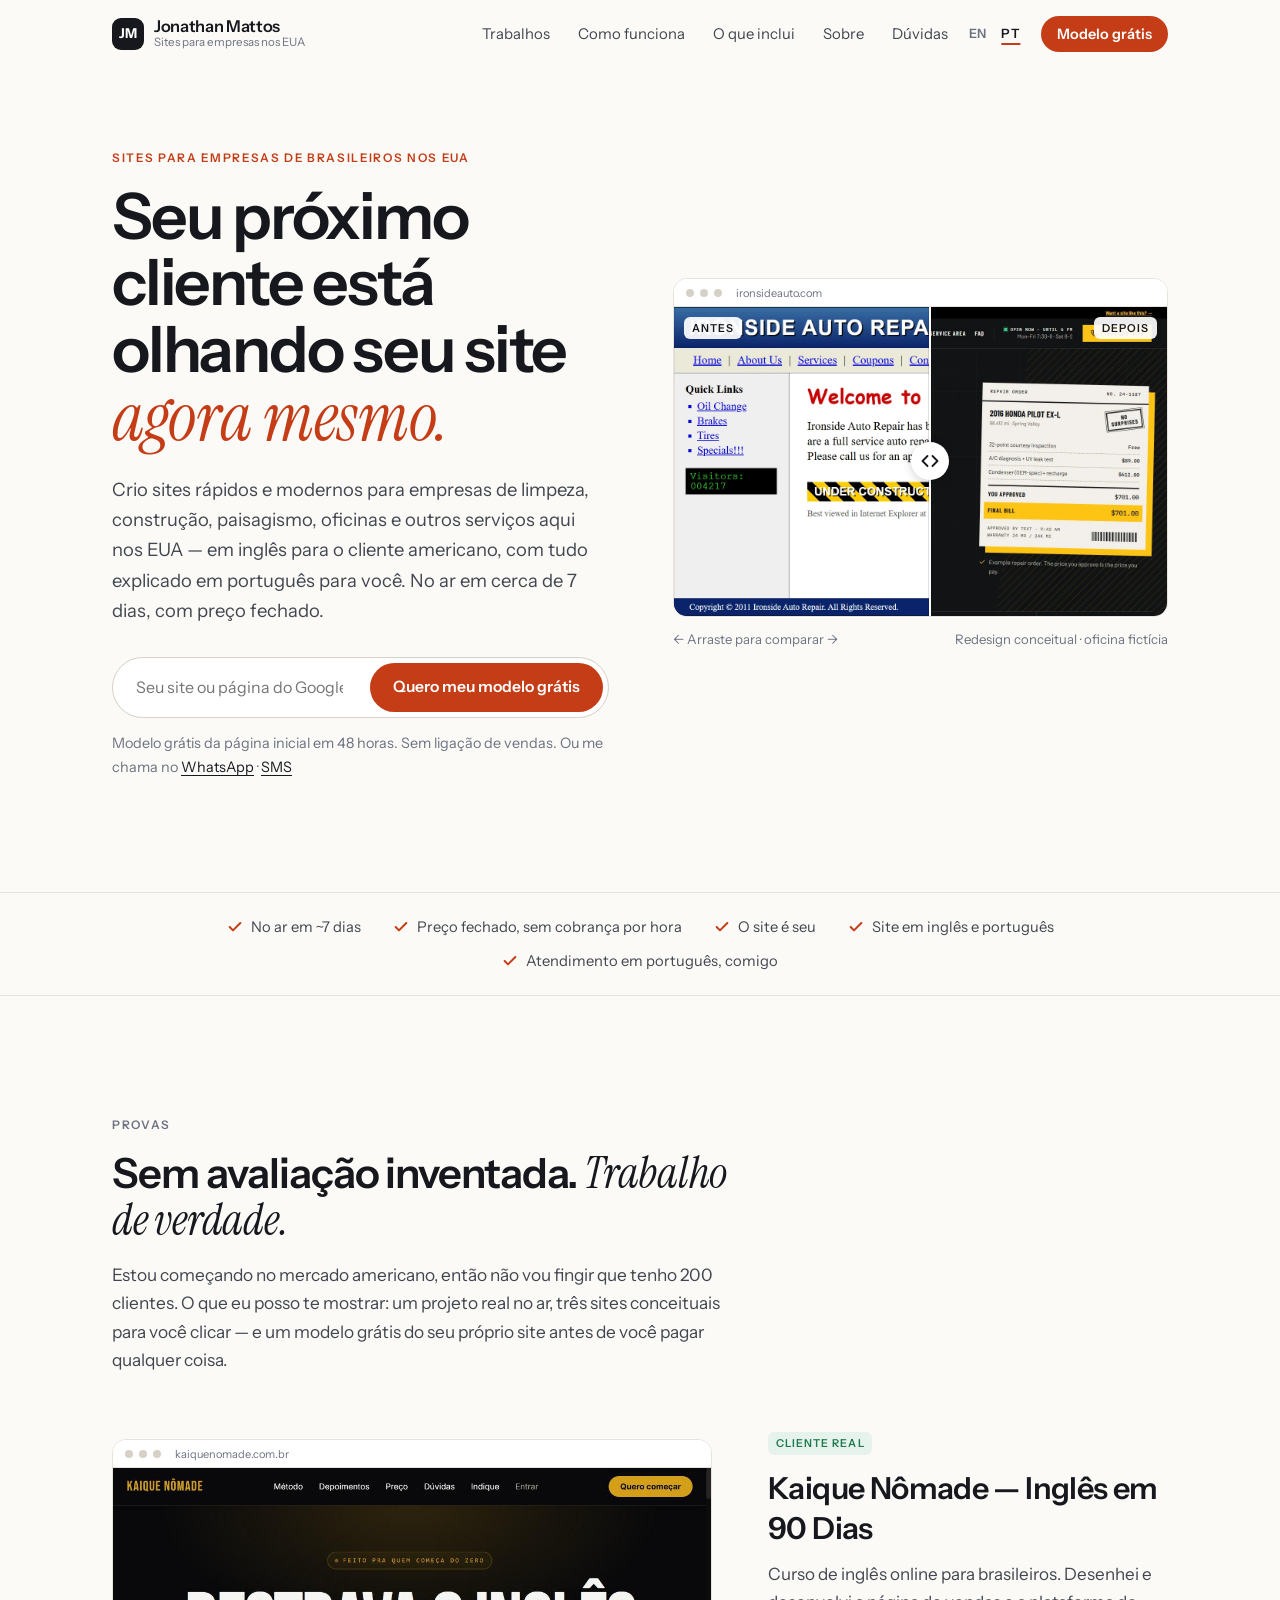
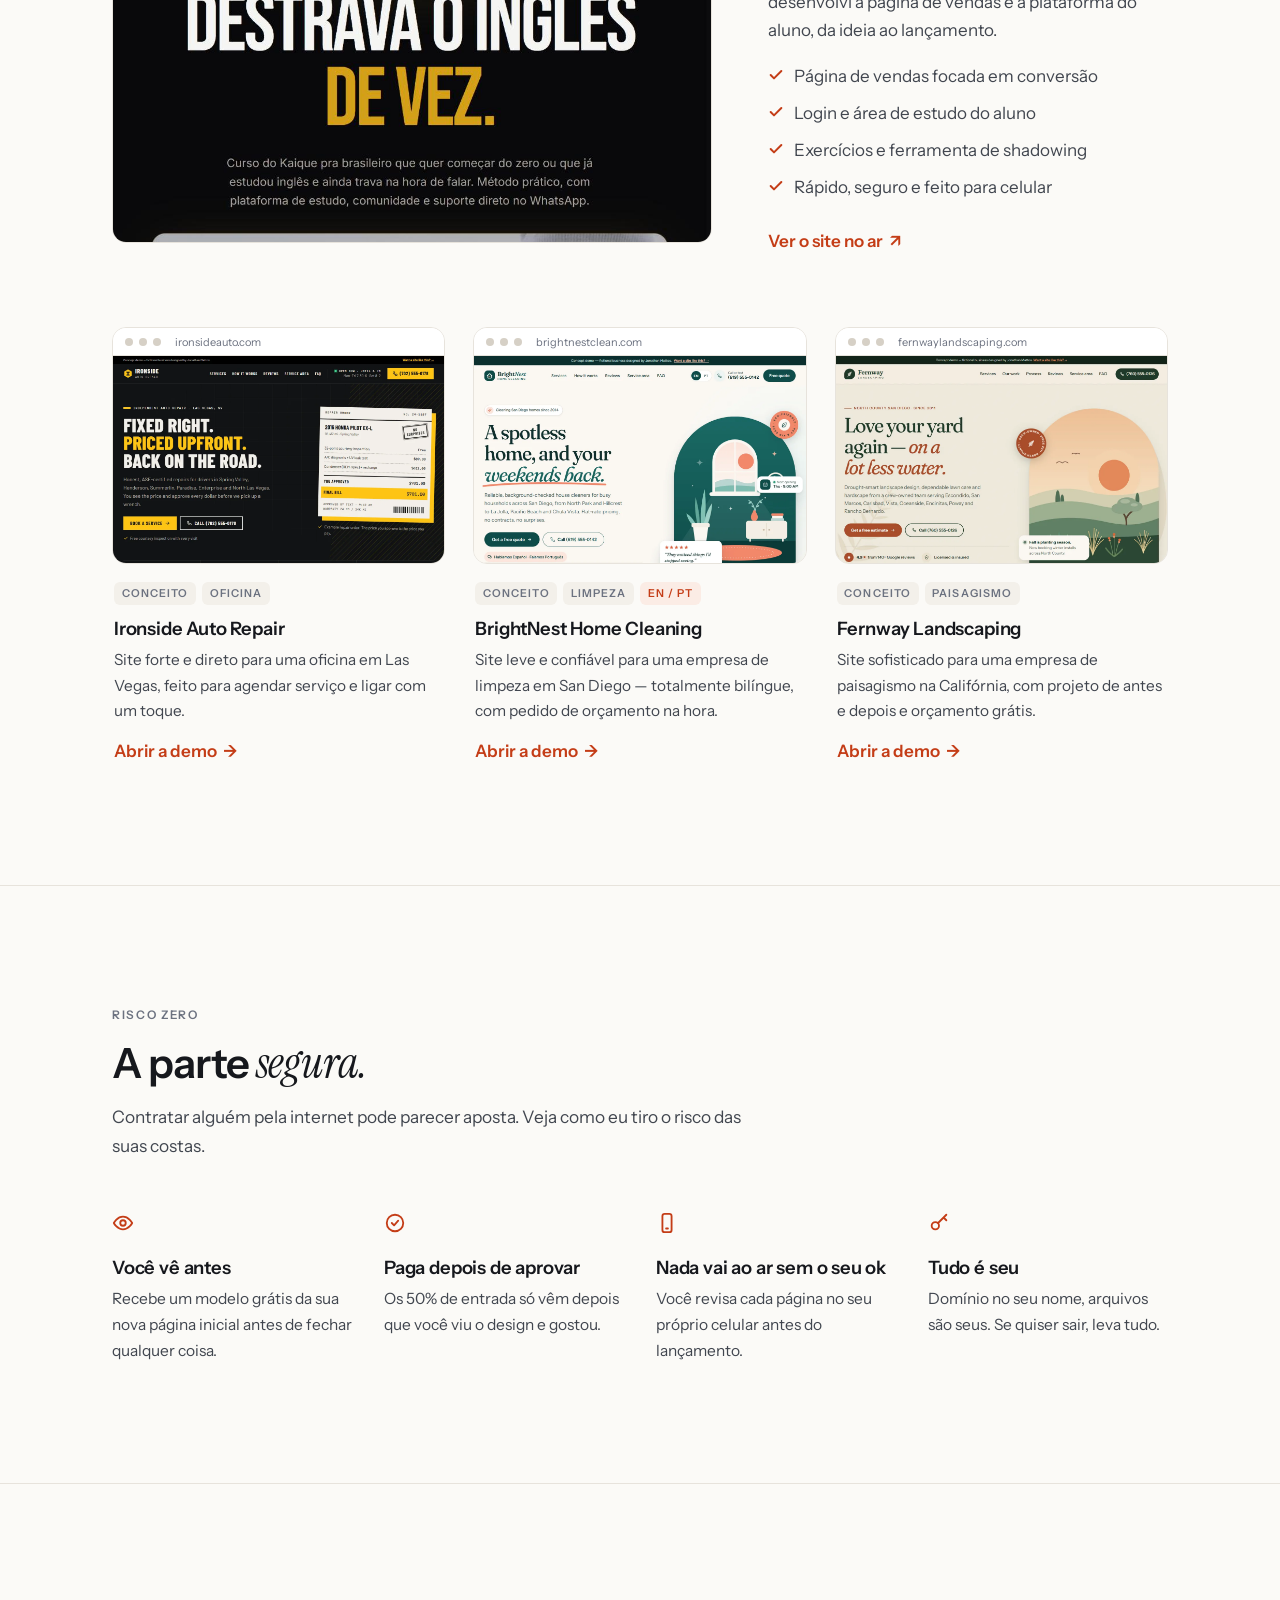
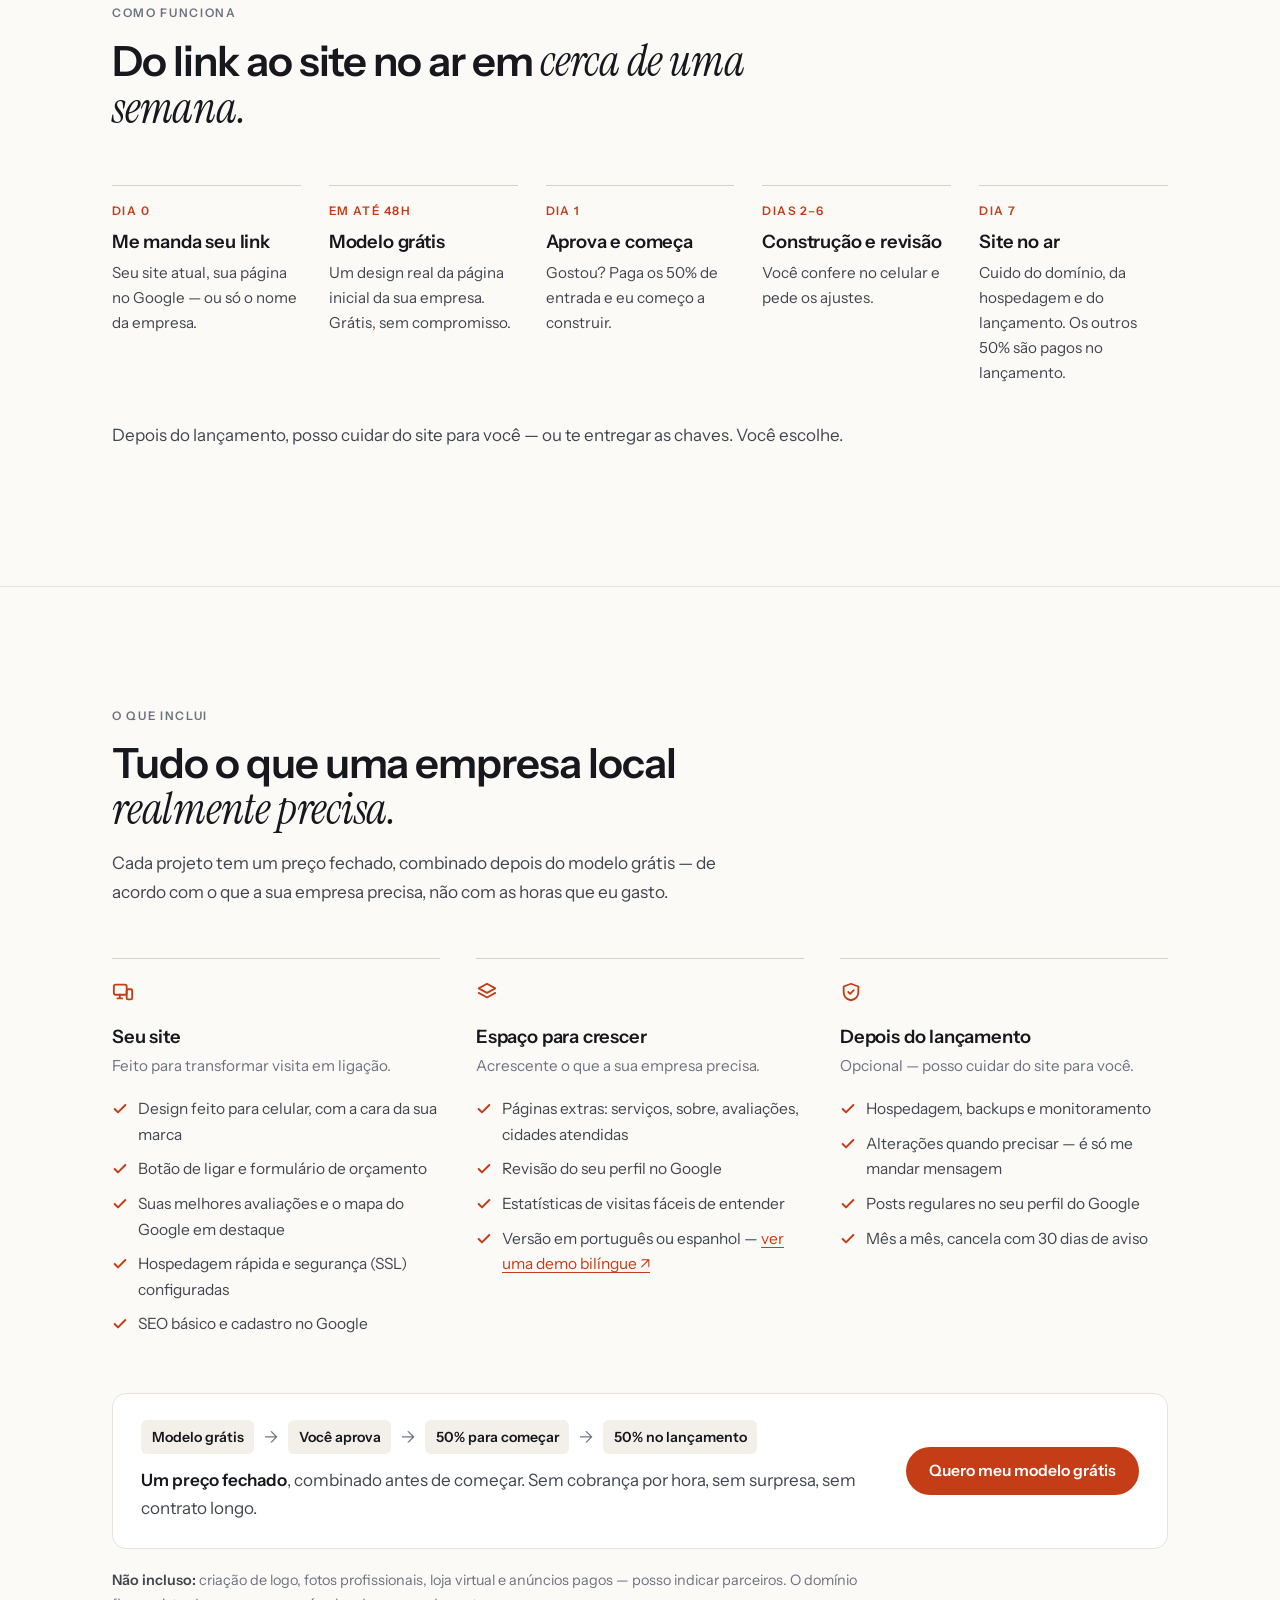
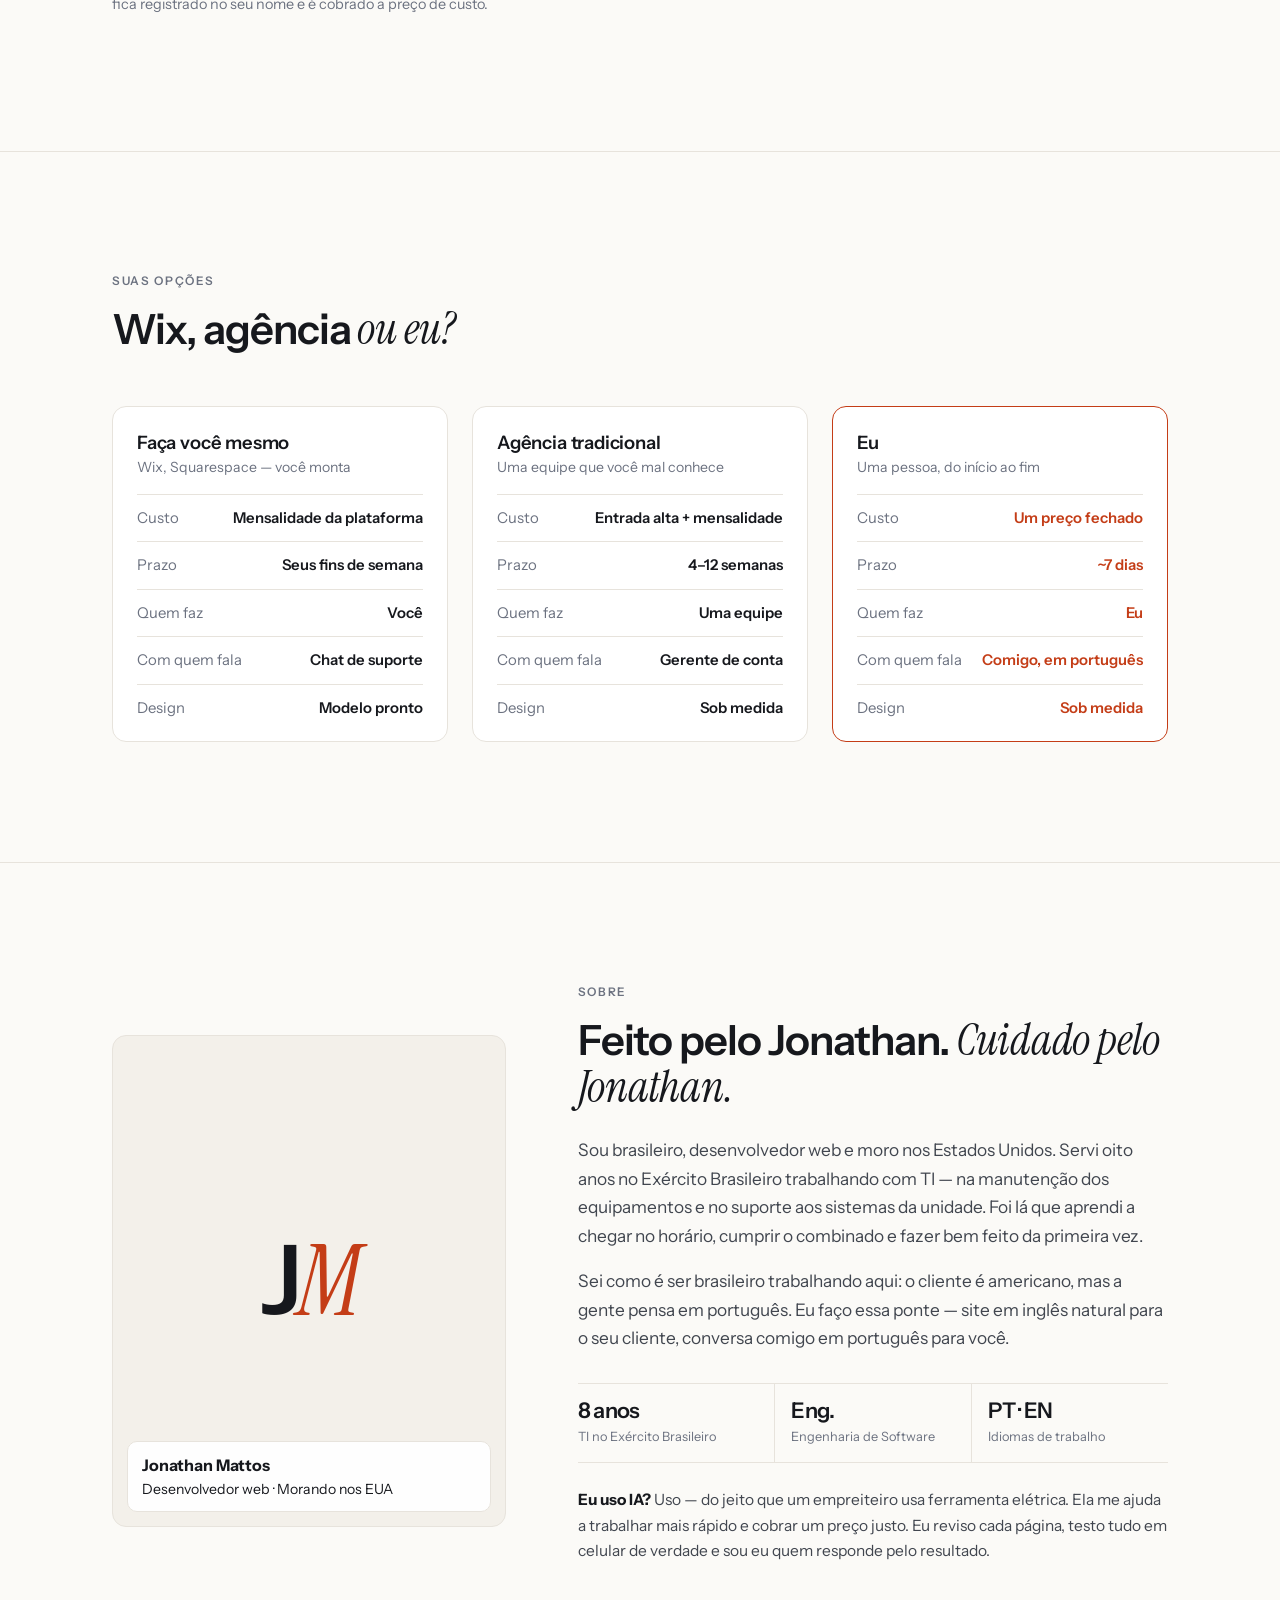
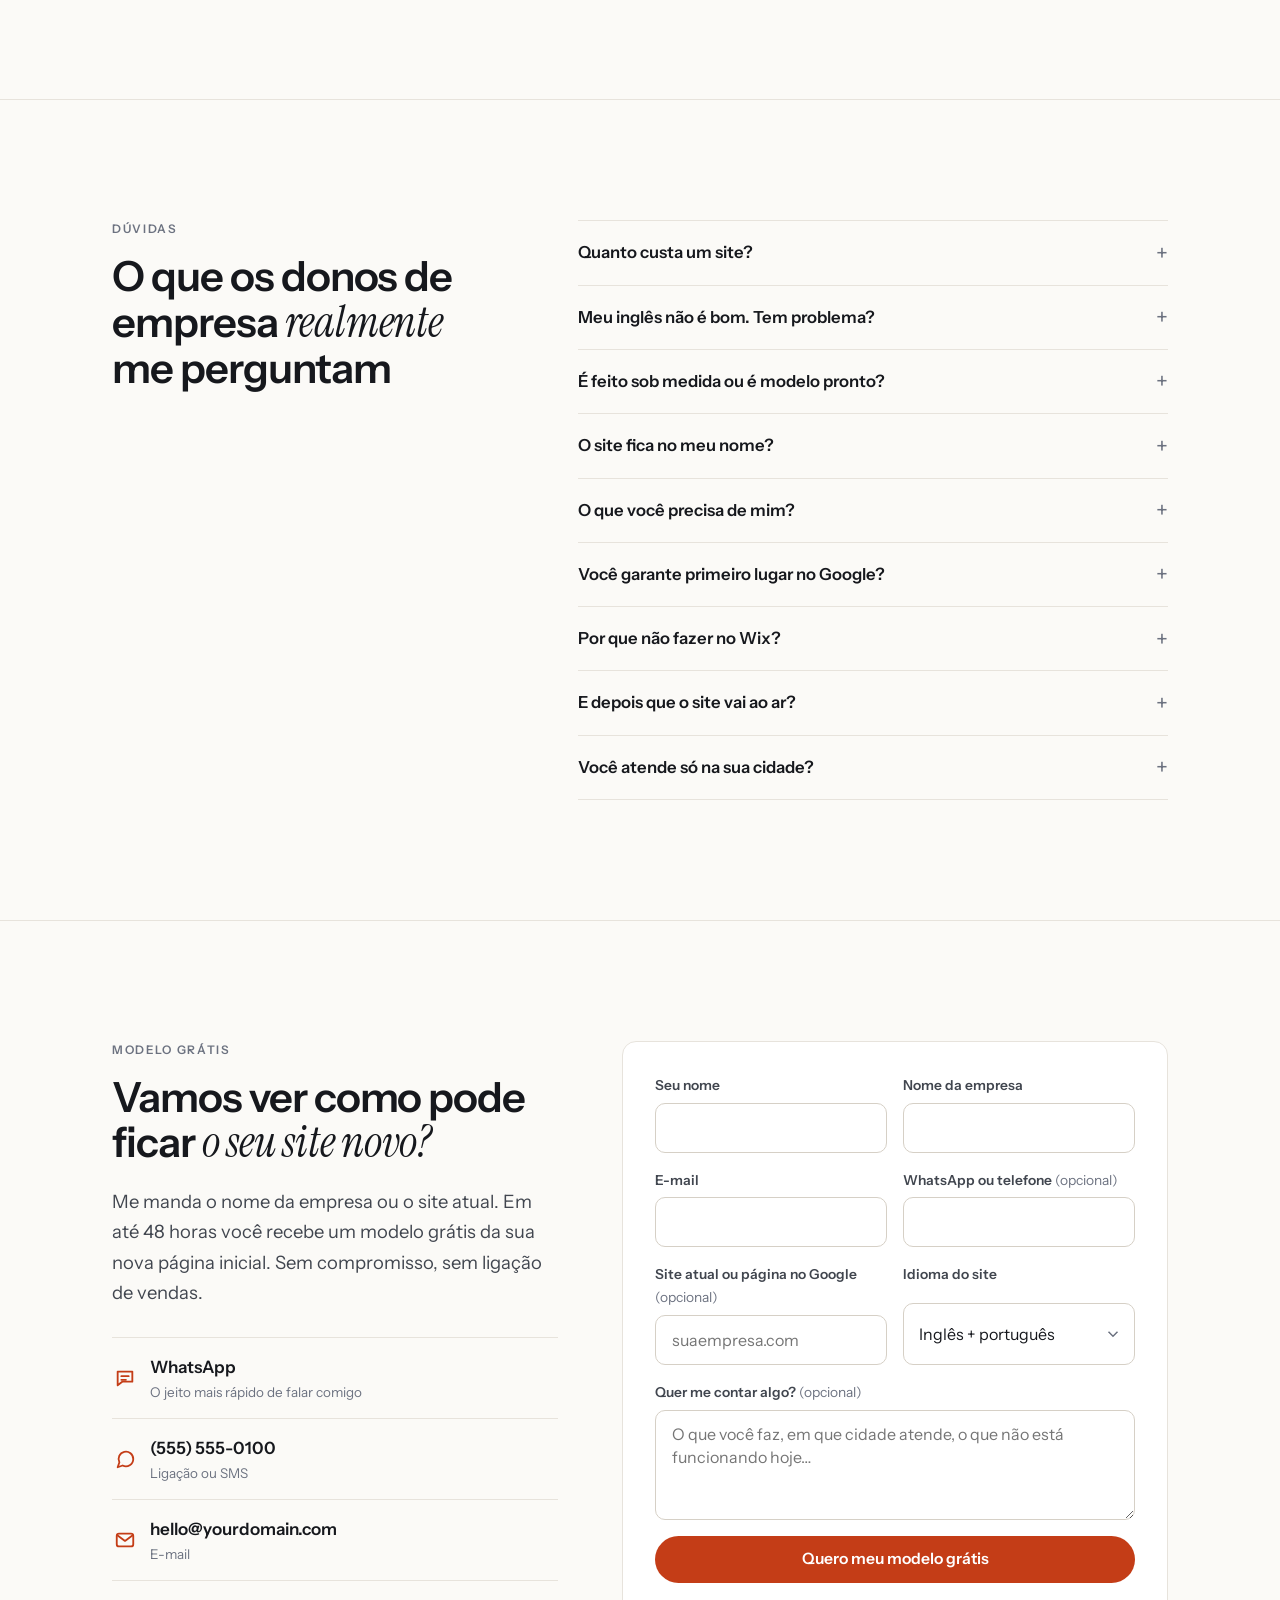
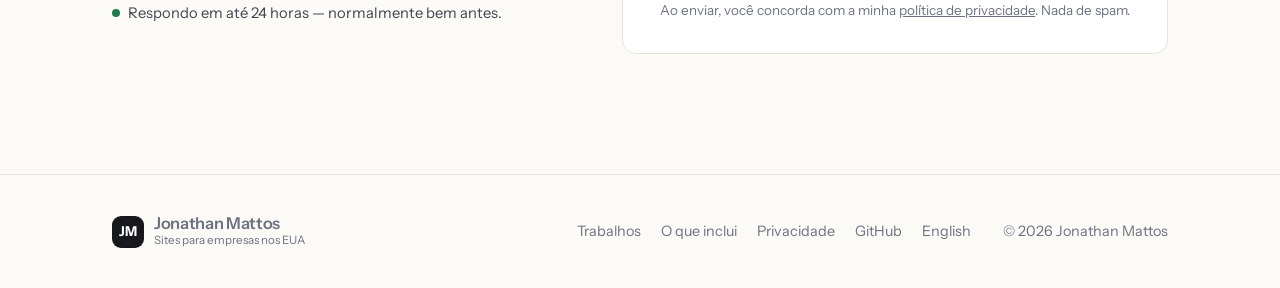
==== commit 90c0604c: "Cleaner design, remove the Ana card, update About - Lighter, cleaner look: thin dividers instead of " ====
--- a/pt/index.html
+++ b/pt/index.html
@@ -77,7 +77,7 @@
           <p class="lead">Crio sites rápidos e modernos para empresas de limpeza, construção, paisagismo, oficinas e outros serviços aqui nos EUA — em inglês para o cliente americano, com tudo explicado em português para você. No ar em cerca de 7 dias, com preço fechado.</p>
           <form class="mockup-form" id="mockup-form">
             <label class="sr-only" for="hero-site">Seu site atual ou link do Google Maps</label>
-            <input id="hero-site" type="text" inputmode="url" placeholder="seusite.com ou link do Google Maps" autocomplete="url">
+            <input id="hero-site" type="text" inputmode="url" placeholder="Seu site ou página do Google" autocomplete="url">
             <button class="btn btn-primary" type="submit">Quero meu modelo grátis</button>
           </form>
           <!-- TODO: trocar o número nos links wa.me e sms: -->
@@ -159,7 +159,7 @@
               <div class="shot"><img src="../assets/img/demo-cleaning.webp" alt="Site conceitual da BrightNest Home Cleaning" width="1280" height="800" loading="lazy"></div>
             </div>
             <div class="demo-body">
-              <div class="demo-tags"><span class="tag neutral">Conceito</span><span class="tag neutral">Limpeza</span><span class="tag">EN / PT</span></div>
+              <div class="demo-tags"><span class="tag neutral">Conceito</span><span class="tag neutral">Limpeza</span><span class="tag accent">EN / PT</span></div>
               <h3>BrightNest Home Cleaning</h3>
               <p>Site leve e confiável para uma empresa de limpeza em San Diego — totalmente bilíngue, com pedido de orçamento na hora.</p>
               <span class="link-arrow">Abrir a demo <span aria-hidden="true">→</span></span>
@@ -178,15 +178,6 @@
             </div>
           </a>
         </div>
-
-        <article class="ai-card">
-          <div>
-            <span class="tag dark">Também: automação e IA</span>
-            <h3>Ana — assistente de vendas com IA no WhatsApp</h3>
-            <p>Tira dúvidas de futuros alunos e conduz até a matrícula. Feita para o Kaique Nômade, com um simulador para testar antes de falar com cliente de verdade.</p>
-          </div>
-          <a class="btn btn-light" href="https://github.com/jonathanmtt/kaique-nomade-agent" target="_blank" rel="noopener">Ver no GitHub <span aria-hidden="true">↗</span></a>
-        </article>
       </div>
     </section>
 
@@ -342,7 +333,7 @@
     </section>
 
     <!-- SOBRE -->
-    <section class="section" id="sobre" aria-labelledby="about-title" style="padding-top:0">
+    <section class="section" id="sobre" aria-labelledby="about-title">
       <div class="container about-grid">
         <figure class="portrait">
           <!-- TODO: trocar por uma foto real: <img src="../assets/img/jonathan.jpg" alt="Jonathan Mattos" width="800" height="1000"> -->
@@ -352,10 +343,10 @@
         <div class="about-text">
           <p class="eyebrow">Sobre</p>
           <h2 id="about-title">Feito pelo Jonathan. <span class="serif">Cuidado pelo Jonathan.</span></h2>
-          <p style="margin-top:24px">Sou brasileiro, desenvolvedor web e moro nos Estados Unidos. Antes da tecnologia, servi sete anos no Exército Brasileiro — foi lá que aprendi a chegar no horário, cumprir o combinado e fazer bem feito da primeira vez.</p>
+          <p style="margin-top:24px">Sou brasileiro, desenvolvedor web e moro nos Estados Unidos. Servi oito anos no Exército Brasileiro trabalhando com TI — na manutenção dos equipamentos e no suporte aos sistemas da unidade. Foi lá que aprendi a chegar no horário, cumprir o combinado e fazer bem feito da primeira vez.</p>
           <p>Sei como é ser brasileiro trabalhando aqui: o cliente é americano, mas a gente pensa em português. Eu faço essa ponte — site em inglês natural para o seu cliente, conversa comigo em português para você.</p>
           <div class="facts">
-            <div class="fact"><strong>7 anos</strong><span>Exército Brasileiro</span></div>
+            <div class="fact"><strong>8 anos</strong><span>TI no Exército Brasileiro</span></div>
             <div class="fact"><strong>Eng.</strong><span>Engenharia de Software</span></div>
             <div class="fact"><strong>PT · EN</strong><span>Idiomas de trabalho</span></div>
           </div>
@@ -365,7 +356,7 @@
     </section>
 
     <!-- DÚVIDAS -->
-    <section class="section" id="duvidas" aria-labelledby="faq-title" style="padding-top:0">
+    <section class="section" id="duvidas" aria-labelledby="faq-title">
       <div class="container faq-grid">
         <div>
           <p class="eyebrow">Dúvidas</p>
--- a/assets/css/style.css
+++ b/assets/css/style.css
@@ -1,36 +1,32 @@
 /* ==========================================================
-   Jonathan Mattos — portfolio v2
+   Jonathan Mattos — portfolio (clean edition)
    Plain CSS, no build step. Rebrand by editing :root tokens.
+   Principles: lots of white space, thin lines instead of boxes,
+   one accent color, no heavy dark blocks.
    ========================================================== */
 
 :root {
-  --bg: #f6f3ee;
+  --bg: #fbfaf7;
   --surface: #ffffff;
-  --surface-2: #efeae2;
+  --surface-2: #f3f0ea;
   --ink: #16181d;
-  --ink-2: #3a3f49;
-  --muted: #5f6573;
-  --line: #e2dcd2;
+  --ink-2: #41464f;
+  --muted: #6c7280;
+  --line: #e7e3dc;
+  --line-strong: #d6d0c6;
   --accent: #c43d17;
   --accent-hover: #a5320f;
-  --accent-soft: #f8e3d9;
-  --accent-bright: #ff8a5c;
-  --dark: #131518;
-  --dark-2: #1c1f25;
-  --dark-line: #30343c;
-  --dark-muted: #b0b6c2;
+  --accent-soft: #fbece5;
   --ok: #1f7a4d;
 
-  --radius: 20px;
-  --radius-sm: 12px;
-  --shadow: 0 1px 2px rgba(22, 24, 29, .06), 0 20px 44px -20px rgba(22, 24, 29, .3);
+  --radius: 14px;
   --font: "Instrument Sans", ui-sans-serif, system-ui, -apple-system, "Segoe UI", sans-serif;
   --serif: "Instrument Serif", Georgia, "Times New Roman", serif;
-  --container: 1160px;
+  --container: 1120px;
 }
 
 *, *::before, *::after { box-sizing: border-box; }
-html { scroll-behavior: smooth; -webkit-text-size-adjust: 100%; scroll-padding-top: 88px; }
+html { scroll-behavior: smooth; -webkit-text-size-adjust: 100%; scroll-padding-top: 84px; }
 @media (prefers-reduced-motion: reduce) {
   html { scroll-behavior: auto; }
   *, *::before, *::after { transition: none !important; animation: none !important; }
@@ -40,7 +36,7 @@
   margin: 0;
   background: var(--bg);
   color: var(--ink);
-  font: 400 17px/1.6 var(--font);
+  font: 400 17px/1.65 var(--font);
   -webkit-font-smoothing: antialiased;
   overflow-x: hidden;
 }
@@ -48,7 +44,7 @@
 a { color: inherit; }
 p { margin: 0 0 1em; }
 ul, ol { margin: 0; padding: 0; list-style: none; }
-:focus-visible { outline: 3px solid var(--accent); outline-offset: 3px; border-radius: 6px; }
+:focus-visible { outline: 2px solid var(--accent); outline-offset: 3px; border-radius: 6px; }
 
 .container { width: 100%; max-width: var(--container); margin: 0 auto; padding: 0 20px; }
 @media (min-width: 768px) { .container { padding: 0 32px; } }
@@ -58,323 +54,273 @@
 .sr-only { position: absolute; width: 1px; height: 1px; padding: 0; margin: -1px; overflow: hidden; clip: rect(0 0 0 0); white-space: nowrap; border: 0; }
 
 /* ---------- Type ---------- */
-h1, h2, h3 { margin: 0; font-family: var(--font); font-weight: 600; letter-spacing: -0.03em; line-height: 1.04; }
-h1 { font-size: clamp(2.55rem, 6.3vw, 4.7rem); letter-spacing: -0.04em; }
-h2 { font-size: clamp(2rem, 4.4vw, 3.3rem); }
-h3 { font-size: 1.3rem; letter-spacing: -0.015em; line-height: 1.2; }
-.serif { font-family: var(--serif); font-style: italic; font-weight: 400; letter-spacing: -0.01em; color: var(--accent); }
-h1 .serif, h2 .serif { font-size: 1.08em; line-height: .9; }
-
-.eyebrow {
-  display: inline-flex; align-items: center; gap: .55em; margin-bottom: 18px;
-  font-size: .78rem; font-weight: 600; letter-spacing: .12em; text-transform: uppercase; color: var(--accent);
-}
-.eyebrow::before { content: ""; width: 8px; height: 8px; border-radius: 50%; background: currentColor; }
-.lead { font-size: 1.17rem; color: var(--ink-2); max-width: 38ch; }
-
-.section { padding: 88px 0; }
-@media (min-width: 900px) { .section { padding: 116px 0; } }
-.section-head { max-width: 700px; margin-bottom: 48px; }
-.section-head p { color: var(--ink-2); font-size: 1.1rem; margin: 18px 0 0; }
-.section-head p.eyebrow { margin: 0 0 18px; font-size: .78rem; color: var(--accent); }
-.included .section-head p.eyebrow { color: var(--accent-bright); }
+h1, h2, h3 { margin: 0; font-family: var(--font); font-weight: 600; letter-spacing: -0.025em; line-height: 1.08; }
+h1 { font-size: clamp(2.4rem, 5.6vw, 4rem); letter-spacing: -0.035em; line-height: 1.04; }
+h2 { font-size: clamp(1.85rem, 3.4vw, 2.6rem); }
+h3 { font-size: 1.15rem; letter-spacing: -0.01em; line-height: 1.3; }
+.serif { font-family: var(--serif); font-style: italic; font-weight: 400; letter-spacing: -0.005em; }
+h1 .serif { color: var(--accent); font-size: 1.06em; }
+h2 .serif { font-size: 1.06em; }
+
+.eyebrow { display: block; margin: 0 0 14px; font-size: .74rem; font-weight: 600; letter-spacing: .14em; text-transform: uppercase; color: var(--muted); }
+.hero .eyebrow { color: var(--accent); }
+.lead { font-size: 1.15rem; color: var(--ink-2); max-width: 40ch; }
+
+.section { padding: 88px 0; border-top: 1px solid var(--line); }
+@media (min-width: 900px) { .section { padding: 120px 0; } }
+.section-head { max-width: 640px; margin-bottom: 52px; }
+.section-head p { color: var(--ink-2); font-size: 1.08rem; margin: 16px 0 0; }
+.section-head p.eyebrow, .about-text p.eyebrow, .page p.eyebrow { margin: 0 0 14px; font-size: .74rem; color: var(--muted); }
 
 /* ---------- Buttons ---------- */
 .btn {
   display: inline-flex; align-items: center; justify-content: center; gap: .5em;
-  font: 600 1rem/1 var(--font); padding: 1em 1.45em; border-radius: 999px;
-  text-decoration: none; border: 1.5px solid transparent; cursor: pointer; white-space: nowrap;
-  transition: background-color .2s, color .2s, border-color .2s, transform .15s;
-}
-.btn:active { transform: translateY(1px); }
+  font: 600 .98rem/1 var(--font); padding: .95em 1.4em; border-radius: 999px;
+  text-decoration: none; border: 1px solid transparent; cursor: pointer; white-space: nowrap;
+  transition: background-color .2s, color .2s, border-color .2s;
+}
 .btn-primary { background: var(--accent); color: #fff; }
 .btn-primary:hover { background: var(--accent-hover); }
-.btn-ghost { border-color: var(--ink); color: var(--ink); background: transparent; }
-.btn-ghost:hover { background: var(--ink); color: #fff; }
-.btn-light { background: #fff; color: var(--ink); }
-.btn-light:hover { background: var(--accent-soft); }
-.btn-sm { padding: .72em 1.1em; font-size: .92rem; }
-
-.link-arrow { display: inline-flex; align-items: center; gap: .4em; font-weight: 600; text-decoration: none; color: var(--accent); }
+.btn-ghost { border-color: var(--line-strong); color: var(--ink); background: var(--surface); }
+.btn-ghost:hover { border-color: var(--ink); }
+.btn-light { border-color: var(--line-strong); background: var(--surface); color: var(--ink); }
+.btn-light:hover { border-color: var(--ink); }
+.btn-sm { padding: .7em 1.05em; font-size: .9rem; }
+
+.link-arrow { display: inline-flex; align-items: center; gap: .35em; font-weight: 600; text-decoration: none; color: var(--accent); }
 .link-arrow:hover { text-decoration: underline; text-underline-offset: 4px; }
 
 /* ---------- Language suggestion bar ---------- */
-.lang-bar { background: var(--ink); color: #fff; font-size: .9rem; }
+.lang-bar { background: var(--surface-2); color: var(--ink-2); font-size: .9rem; border-bottom: 1px solid var(--line); }
 .lang-bar[hidden] { display: none; }
-.lang-bar .container { display: flex; align-items: center; justify-content: center; gap: 12px; min-height: 44px; flex-wrap: wrap; padding-top: 6px; padding-bottom: 6px; }
-.lang-bar a { color: var(--accent-bright); font-weight: 600; }
-.lang-bar button { background: none; border: 0; color: #fff; font: inherit; cursor: pointer; opacity: .75; padding: 4px 8px; }
-.lang-bar button:hover { opacity: 1; }
+.lang-bar .container { display: flex; align-items: center; justify-content: center; gap: 12px; min-height: 42px; flex-wrap: wrap; padding-top: 6px; padding-bottom: 6px; }
+.lang-bar a { color: var(--accent); font-weight: 600; }
+.lang-bar button { background: none; border: 0; color: var(--muted); font: inherit; cursor: pointer; padding: 4px 8px; }
+.lang-bar button:hover { color: var(--ink); }
 
 /* ---------- Header ---------- */
-.site-header {
-  position: sticky; top: 0; z-index: 50;
-  background: rgba(246, 243, 238, .92);
-  -webkit-backdrop-filter: saturate(140%) blur(10px); backdrop-filter: saturate(140%) blur(10px);
-  border-bottom: 1px solid transparent; transition: border-color .2s;
-}
+.site-header { position: sticky; top: 0; z-index: 50; background: rgba(251, 250, 247, .9); -webkit-backdrop-filter: saturate(140%) blur(10px); backdrop-filter: saturate(140%) blur(10px); border-bottom: 1px solid transparent; transition: border-color .2s; }
 .site-header.is-scrolled { border-bottom-color: var(--line); }
-.header-inner { display: flex; align-items: center; gap: 14px; height: 72px; }
+.header-inner { display: flex; align-items: center; gap: 14px; height: 68px; }
 .brand { display: inline-flex; align-items: center; gap: 10px; text-decoration: none; margin-right: auto; min-width: 0; }
-.brand-mark { flex: none; width: 36px; height: 36px; border-radius: 10px; background: var(--ink); color: #fff; display: grid; place-items: center; font: 700 .95rem/1 var(--font); letter-spacing: -.03em; }
-.brand-name { font: 600 1.08rem/1.1 var(--font); letter-spacing: -.02em; white-space: nowrap; }
-.brand-name small { display: block; font: 400 .74rem/1.25 var(--font); color: var(--muted); letter-spacing: 0; }
+.brand-mark { flex: none; width: 32px; height: 32px; border-radius: 9px; background: var(--ink); color: #fff; display: grid; place-items: center; font: 700 .85rem/1 var(--font); letter-spacing: -.03em; }
+.brand-name { font: 600 1.02rem/1.1 var(--font); letter-spacing: -.02em; white-space: nowrap; }
+.brand-name small { display: block; font: 400 .72rem/1.3 var(--font); color: var(--muted); letter-spacing: 0; }
 @media (max-width: 380px) { .brand-name small { display: none; } }
 
-.nav { display: none; gap: 26px; }
-.nav a { text-decoration: none; font-size: .95rem; font-weight: 500; color: var(--ink-2); }
-.nav a:hover { color: var(--accent); }
+.nav { display: none; gap: 28px; }
+.nav a { text-decoration: none; font-size: .93rem; color: var(--ink-2); }
+.nav a:hover { color: var(--ink); }
 @media (min-width: 1040px) { .nav { display: flex; } }
 
-.lang-switch { display: inline-flex; border: 1px solid var(--line); border-radius: 999px; padding: 3px; background: var(--surface); }
-.lang-switch a { font-size: .8rem; font-weight: 700; letter-spacing: .04em; text-decoration: none; padding: .42em .7em; border-radius: 999px; color: var(--muted); }
-.lang-switch a[aria-current="true"] { background: var(--ink); color: #fff; }
+.lang-switch { display: inline-flex; gap: 2px; font-size: .8rem; font-weight: 600; letter-spacing: .04em; }
+.lang-switch a { text-decoration: none; padding: .35em .5em; border-radius: 6px; color: var(--muted); }
+.lang-switch a[aria-current="true"] { color: var(--ink); text-decoration: underline; text-underline-offset: 5px; text-decoration-thickness: 2px; text-decoration-color: var(--accent); }
 .lang-switch a:not([aria-current="true"]):hover { color: var(--ink); }
 .header-cta { display: none; }
 @media (min-width: 760px) { .header-cta { display: inline-flex; } }
 
 /* ---------- Hero ---------- */
-.hero { padding: 44px 0 64px; }
-@media (min-width: 980px) { .hero { padding: 64px 0 96px; } }
-.hero-grid { display: grid; gap: 48px; align-items: center; }
-@media (min-width: 980px) { .hero-grid { grid-template-columns: 1fr 1fr; gap: 56px; } }
-.hero .lead { margin: 22px 0 28px; }
-@media (min-width: 980px) { .hero h1 { font-size: clamp(3rem, 4.5vw, 4.15rem); } }
-
-.mockup-form { display: flex; flex-direction: column; gap: 10px; max-width: 520px; }
+.hero { padding: 48px 0 72px; }
+@media (min-width: 980px) { .hero { padding: 80px 0 112px; } }
+.hero-grid { display: grid; gap: 52px; align-items: center; }
+@media (min-width: 980px) { .hero-grid { grid-template-columns: 1fr 1.02fr; gap: 64px; } }
+.hero .lead { margin: 22px 0 30px; }
+
+.mockup-form { display: flex; flex-direction: column; gap: 10px; max-width: 500px; }
 @media (min-width: 520px) {
-  .mockup-form { flex-direction: row; background: var(--surface); border: 1.5px solid var(--line); border-radius: 999px; padding: 6px; box-shadow: var(--shadow); }
+  .mockup-form { flex-direction: row; background: var(--surface); border: 1px solid var(--line-strong); border-radius: 999px; padding: 5px; }
   .mockup-form input { border: 0 !important; background: transparent !important; }
 }
-.mockup-form input {
-  flex: 1; min-width: 0; font: 400 1rem/1.3 var(--font); color: var(--ink);
-  padding: .95em 1.1em; border-radius: 999px; border: 1.5px solid var(--line); background: var(--surface);
-}
+.mockup-form input { flex: 1; min-width: 0; font: 400 1rem/1.3 var(--font); color: var(--ink); padding: .9em 1.1em; border-radius: 999px; border: 1px solid var(--line-strong); background: var(--surface); }
 .mockup-form input:focus { outline: none; }
-.mockup-form:focus-within { border-color: var(--accent); }
-.micro { margin: 14px 0 0; font-size: .92rem; color: var(--muted); }
-.micro a { color: var(--ink); font-weight: 600; text-underline-offset: 3px; }
+.mockup-form:focus-within { border-color: var(--ink); }
+.micro { margin: 14px 0 0; font-size: .9rem; color: var(--muted); }
+.micro a { color: var(--ink); text-underline-offset: 3px; }
 
 /* Before / after slider */
-.ba { position: relative; }
-.ba .browser { box-shadow: var(--shadow); }
 .ba-stage { position: relative; aspect-ratio: 16 / 10; overflow: hidden; background: #fff; --pos: 50%; touch-action: pan-y; }
 .ba-img { position: absolute; inset: 0; width: 100%; height: 100%; object-fit: cover; object-position: top center; }
 .ba-before { clip-path: inset(0 calc(100% - var(--pos)) 0 0); }
-.ba-handle { position: absolute; top: 0; bottom: 0; left: var(--pos); width: 3px; margin-left: -1.5px; background: #fff; box-shadow: 0 0 0 1px rgba(0,0,0,.15); pointer-events: none; }
+.ba-handle { position: absolute; top: 0; bottom: 0; left: var(--pos); width: 2px; margin-left: -1px; background: #fff; box-shadow: 0 0 0 1px rgba(0,0,0,.12); pointer-events: none; }
 .ba-handle::after {
-  content: ""; position: absolute; top: 50%; left: 50%; width: 42px; height: 42px; margin: -21px 0 0 -21px; border-radius: 50%;
-  background: #fff url("data:image/svg+xml,%3Csvg xmlns='http://www.w3.org/2000/svg' viewBox='0 0 24 24' fill='none' stroke='%2316181d' stroke-width='2.4' stroke-linecap='round' stroke-linejoin='round'%3E%3Cpath d='m9 6-6 6 6 6M15 6l6 6-6 6'/%3E%3C/svg%3E") center / 22px no-repeat;
-  box-shadow: 0 4px 14px rgba(0,0,0,.25);
+  content: ""; position: absolute; top: 50%; left: 50%; width: 38px; height: 38px; margin: -19px 0 0 -19px; border-radius: 50%;
+  background: #fff url("data:image/svg+xml,%3Csvg xmlns='http://www.w3.org/2000/svg' viewBox='0 0 24 24' fill='none' stroke='%2316181d' stroke-width='2.2' stroke-linecap='round' stroke-linejoin='round'%3E%3Cpath d='m9 6-6 6 6 6M15 6l6 6-6 6'/%3E%3C/svg%3E") center / 20px no-repeat;
+  box-shadow: 0 2px 10px rgba(0,0,0,.18);
 }
 .ba-range { position: absolute; inset: 0; width: 100%; height: 100%; margin: 0; opacity: 0; cursor: ew-resize; -webkit-appearance: none; appearance: none; }
-.ba-range:focus-visible ~ .ba-handle::after { outline: 3px solid var(--accent); outline-offset: 2px; }
-.ba-tag { position: absolute; top: 12px; z-index: 2; font: 700 .7rem/1 var(--font); letter-spacing: .1em; text-transform: uppercase; padding: .55em .8em; border-radius: 999px; pointer-events: none; }
-.ba-tag.before { left: 12px; background: rgba(22,24,29,.78); color: #fff; }
-.ba-tag.after { right: 12px; background: var(--accent); color: #fff; }
-.ba-note { margin: 14px 0 0; font-size: .85rem; color: var(--muted); display: flex; justify-content: space-between; gap: 12px; flex-wrap: wrap; }
+.ba-range:focus-visible ~ .ba-handle::after { outline: 2px solid var(--accent); outline-offset: 2px; }
+.ba-tag { position: absolute; top: 10px; z-index: 2; font: 600 .68rem/1 var(--font); letter-spacing: .1em; text-transform: uppercase; padding: .5em .7em; border-radius: 6px; pointer-events: none; background: rgba(255,255,255,.92); color: var(--ink); }
+.ba-tag.before { left: 10px; }
+.ba-tag.after { right: 10px; }
+.ba-note { margin: 12px 0 0; font-size: .82rem; color: var(--muted); display: flex; justify-content: space-between; gap: 12px; flex-wrap: wrap; }
 
 /* ---------- Browser frame ---------- */
-.browser { background: var(--surface); border: 1px solid var(--line); border-radius: 14px; overflow: hidden; }
-.browser-bar { display: flex; align-items: center; gap: 6px; height: 30px; padding: 0 12px; background: #f2eee7; border-bottom: 1px solid var(--line); }
-.browser-bar i { width: 9px; height: 9px; border-radius: 50%; background: #d8d1c5; }
-.browser-bar span { margin-left: 8px; flex: 1; max-width: 70%; font-size: 11px; color: var(--muted); background: #fff; border-radius: 6px; padding: 2px 10px; white-space: nowrap; overflow: hidden; text-overflow: ellipsis; }
+.browser { background: var(--surface); border: 1px solid var(--line); border-radius: var(--radius); overflow: hidden; }
+.browser-bar { display: flex; align-items: center; gap: 6px; height: 28px; padding: 0 12px; background: var(--surface); border-bottom: 1px solid var(--line); }
+.browser-bar i { width: 8px; height: 8px; border-radius: 50%; background: var(--line-strong); }
+.browser-bar span { margin-left: 8px; flex: 1; max-width: 70%; font-size: 11px; color: var(--muted); white-space: nowrap; overflow: hidden; text-overflow: ellipsis; }
 .shot { aspect-ratio: 16 / 10; overflow: hidden; background: var(--surface-2); }
 .shot img { width: 100%; height: 100%; object-fit: cover; object-position: top center; }
 
 /* ---------- Summary strip ---------- */
-.strip { background: var(--ink); color: #f3f0ea; }
-.strip ul { display: flex; flex-wrap: wrap; justify-content: center; gap: 10px 28px; padding: 18px 0; font-size: .95rem; font-weight: 500; }
+.strip { border-top: 1px solid var(--line); }
+.strip ul { display: flex; flex-wrap: wrap; justify-content: center; gap: 10px 32px; padding: 22px 20px; font-size: .92rem; color: var(--ink-2); }
 .strip li { display: inline-flex; align-items: center; gap: 8px; }
-.strip svg { color: var(--accent-bright); flex: none; }
-
-/* ---------- Cards ---------- */
-.grid-3 { display: grid; gap: 18px; }
-@media (min-width: 840px) { .grid-3 { grid-template-columns: repeat(3, 1fr); gap: 22px; } }
-.grid-2 { display: grid; gap: 18px; }
-@media (min-width: 760px) { .grid-2 { grid-template-columns: repeat(2, 1fr); gap: 22px; } }
-
-.card { padding: 28px; border-radius: var(--radius); background: var(--surface); border: 1px solid var(--line); }
-.card .icon { width: 46px; height: 46px; border-radius: 12px; display: grid; place-items: center; background: var(--accent-soft); color: var(--accent); margin-bottom: 18px; }
-.card h3 { margin-bottom: 8px; }
-.card p { color: var(--ink-2); margin: 0; }
-.card a { color: var(--accent); font-weight: 600; text-underline-offset: 3px; }
-
-.tag { display: inline-block; font: 700 .7rem/1 var(--font); letter-spacing: .1em; text-transform: uppercase; padding: .6em .85em; border-radius: 999px; background: var(--accent-soft); color: var(--accent); }
-.tag.neutral { background: var(--surface-2); color: var(--ink-2); }
-.tag.dark { background: var(--dark-line); color: #fff; }
-.tag.ok { background: #e1f3e8; color: var(--ok); }
+.strip svg { color: var(--accent); flex: none; }
+
+/* ---------- Tags ---------- */
+.tag { display: inline-block; font: 600 .68rem/1 var(--font); letter-spacing: .1em; text-transform: uppercase; padding: .55em .7em; border-radius: 6px; background: var(--surface-2); color: var(--muted); }
+.tag.ok { background: #e6f3ec; color: var(--ok); }
+.tag.accent { background: var(--accent-soft); color: var(--accent); }
 
 /* ---------- Work ---------- */
-.case { display: grid; gap: 30px; align-items: center; padding: 22px; border-radius: 28px; background: var(--surface); border: 1px solid var(--line); margin-bottom: 26px; }
-@media (min-width: 900px) { .case { grid-template-columns: 1.15fr .85fr; padding: 34px; gap: 48px; } }
-.case h3 { font-size: clamp(1.6rem, 3vw, 2.2rem); margin: 10px 0 12px; }
+.case { display: grid; gap: 32px; align-items: center; margin-bottom: 72px; }
+@media (min-width: 900px) { .case { grid-template-columns: 1.2fr .8fr; gap: 56px; } }
+.case h3 { font-size: clamp(1.5rem, 2.6vw, 1.9rem); letter-spacing: -.02em; margin: 14px 0 12px; }
 .case p { color: var(--ink-2); }
-.checklist { display: grid; gap: 10px; margin: 18px 0 24px; }
-.checklist li { display: flex; gap: 10px; align-items: flex-start; }
-.checklist svg { flex: none; margin-top: 4px; color: var(--accent); }
-
-.demo-grid { display: grid; gap: 22px; }
+.checklist { display: grid; gap: 9px; margin: 18px 0 26px; }
+.checklist li { display: flex; gap: 10px; align-items: flex-start; color: var(--ink-2); }
+.checklist svg { flex: none; margin-top: 5px; color: var(--accent); }
+
+.demo-grid { display: grid; gap: 40px 28px; }
 @media (min-width: 720px) { .demo-grid { grid-template-columns: repeat(2, 1fr); } }
 @media (min-width: 1040px) { .demo-grid { grid-template-columns: repeat(3, 1fr); } }
-.demo { display: flex; flex-direction: column; background: var(--surface); border: 1px solid var(--line); border-radius: var(--radius); overflow: hidden; text-decoration: none; transition: transform .25s, box-shadow .25s; }
-.demo:hover { transform: translateY(-4px); box-shadow: var(--shadow); }
-.demo .browser { border: 0; border-bottom: 1px solid var(--line); border-radius: 0; }
-.demo-body { padding: 20px 22px 24px; display: flex; flex-direction: column; flex: 1; }
+.demo { display: flex; flex-direction: column; text-decoration: none; }
+.demo .browser { transition: border-color .2s, transform .25s; }
+.demo:hover .browser { border-color: var(--line-strong); transform: translateY(-3px); }
+.demo-body { padding: 18px 2px 0; display: flex; flex-direction: column; flex: 1; }
 .demo-tags { display: flex; gap: 6px; flex-wrap: wrap; }
-.demo-body h3 { margin: 12px 0 8px; }
-.demo-body p { color: var(--ink-2); font-size: .97rem; flex: 1; }
-
-.ai-card { margin-top: 26px; display: grid; gap: 20px; align-items: center; padding: 30px; border-radius: 28px; background: var(--dark); color: #fff; }
-@media (min-width: 860px) { .ai-card { grid-template-columns: 1fr auto; padding: 38px 44px; } }
-.ai-card h3 { font-size: clamp(1.45rem, 2.6vw, 1.95rem); margin: 12px 0 10px; }
-.ai-card p { color: var(--dark-muted); margin: 0; max-width: 62ch; }
-.ai-card .btn-light { justify-self: start; }
+.demo-body h3 { margin: 12px 0 6px; }
+.demo-body p { color: var(--ink-2); font-size: .96rem; flex: 1; margin-bottom: 14px; }
 
 /* ---------- Safe bit ---------- */
-.safe { background: var(--surface); border-top: 1px solid var(--line); border-bottom: 1px solid var(--line); }
-.safe-grid { display: grid; gap: 18px; }
-@media (min-width: 760px) { .safe-grid { grid-template-columns: repeat(2, 1fr); gap: 22px; } }
+.safe-grid { display: grid; gap: 36px 32px; }
+@media (min-width: 760px) { .safe-grid { grid-template-columns: repeat(2, 1fr); } }
 @media (min-width: 1080px) { .safe-grid { grid-template-columns: repeat(4, 1fr); } }
-.safe-item { padding: 26px; border-radius: var(--radius); background: var(--bg); border: 1px solid var(--line); }
-.safe-item .icon { width: 44px; height: 44px; border-radius: 50%; display: grid; place-items: center; background: var(--ink); color: #fff; margin-bottom: 18px; }
-.safe-item h3 { font-size: 1.18rem; margin-bottom: 8px; }
+.safe-item .icon { color: var(--accent); margin-bottom: 14px; }
+.safe-item h3 { margin-bottom: 6px; }
 .safe-item p { color: var(--ink-2); margin: 0; font-size: .97rem; }
 
 /* ---------- Timeline ---------- */
-.timeline { display: grid; gap: 14px; counter-reset: day; }
-@media (min-width: 980px) { .timeline { grid-template-columns: repeat(5, 1fr); gap: 0; } }
-.tl-item { position: relative; padding: 22px 22px 24px; border-radius: var(--radius); background: var(--surface); border: 1px solid var(--line); }
-@media (min-width: 980px) {
-  .tl-item { border-radius: 0; border-right-width: 0; }
-  .tl-item:first-child { border-radius: var(--radius) 0 0 var(--radius); }
-  .tl-item:last-child { border-radius: 0 var(--radius) var(--radius) 0; border-right-width: 1px; }
-}
-.tl-day { display: inline-block; font: 700 .72rem/1 var(--font); letter-spacing: .1em; text-transform: uppercase; color: var(--accent); background: var(--accent-soft); padding: .55em .75em; border-radius: 999px; margin-bottom: 14px; }
-.tl-item h3 { font-size: 1.12rem; margin-bottom: 6px; }
-.tl-item p { color: var(--ink-2); font-size: .94rem; margin: 0; }
-.tl-after { margin-top: 18px; color: var(--ink-2); font-size: .98rem; }
-
-/* ---------- What's included (dark) ---------- */
-.included { background: var(--dark); color: #fff; }
-.included .section-head p { color: var(--dark-muted); }
-.included h2 .serif { color: var(--accent-bright); }
-.incl-grid { display: grid; gap: 20px; }
+.timeline { display: grid; gap: 0; }
+@media (min-width: 980px) { .timeline { grid-template-columns: repeat(5, 1fr); gap: 28px; } }
+.tl-item { padding: 20px 0 22px; border-top: 1px solid var(--line-strong); }
+@media (min-width: 980px) { .tl-item { padding-bottom: 0; } }
+.tl-day { display: block; font: 600 .74rem/1 var(--font); letter-spacing: .12em; text-transform: uppercase; color: var(--accent); margin-bottom: 12px; }
+.tl-item h3 { margin-bottom: 6px; }
+.tl-item p { color: var(--ink-2); font-size: .95rem; margin: 0; }
+.tl-after { margin-top: 36px; color: var(--ink-2); }
+
+/* ---------- What's included ---------- */
+.incl-grid { display: grid; gap: 40px 36px; }
 @media (min-width: 980px) { .incl-grid { grid-template-columns: repeat(3, 1fr); } }
-.incl { padding: 30px 26px; border-radius: 24px; background: var(--dark-2); border: 1px solid var(--dark-line); }
-.incl .icon { width: 46px; height: 46px; border-radius: 12px; display: grid; place-items: center; background: rgba(255, 138, 92, .14); color: var(--accent-bright); margin-bottom: 18px; }
-.incl h3 { font-size: 1.3rem; }
-.incl .sub { color: var(--dark-muted); font-size: .95rem; margin: 6px 0 0; }
-.incl ul { display: grid; gap: 10px; margin: 20px 0 0; font-size: .97rem; }
-.incl li { display: flex; gap: 10px; align-items: flex-start; color: #e4e7ec; }
-.incl li svg { flex: none; margin-top: 4px; color: var(--accent-bright); }
-.incl li a { color: inherit; text-underline-offset: 3px; }
-.pay { margin-top: 26px; display: grid; gap: 18px; align-items: center; padding: 26px 28px; border-radius: 20px; border: 1px solid var(--dark-line); }
+.incl { padding-top: 22px; border-top: 1px solid var(--line-strong); }
+.incl .icon { color: var(--accent); margin-bottom: 14px; }
+.incl .sub { color: var(--muted); font-size: .95rem; margin: 4px 0 0; }
+.incl ul { display: grid; gap: 9px; margin: 18px 0 0; font-size: .97rem; }
+.incl li { display: flex; gap: 10px; align-items: flex-start; color: var(--ink-2); }
+.incl li svg { flex: none; margin-top: 5px; color: var(--accent); }
+.incl li a { color: var(--accent); text-underline-offset: 3px; }
+.pay { margin-top: 56px; display: grid; gap: 18px; align-items: center; padding: 26px 28px; border-radius: var(--radius); background: var(--surface); border: 1px solid var(--line); }
 @media (min-width: 860px) { .pay { grid-template-columns: 1fr auto; } }
-.pay p { margin: 0; color: var(--dark-muted); }
-.pay strong { color: #fff; font-weight: 600; }
-.pay .pay-steps { display: flex; flex-wrap: wrap; align-items: center; gap: 8px 10px; margin-bottom: 12px; color: var(--dark-muted); }
-.pay-steps span { padding: .45em .8em; border-radius: 999px; background: rgba(255, 255, 255, .08); color: #fff; font-size: .9rem; font-weight: 600; }
-.fineprint { margin-top: 22px; color: var(--dark-muted); font-size: .92rem; max-width: 76ch; }
-.fineprint strong { color: #fff; font-weight: 600; }
+.pay p { margin: 0; color: var(--ink-2); }
+.pay strong { color: var(--ink); font-weight: 600; }
+.pay .pay-steps { display: flex; flex-wrap: wrap; align-items: center; gap: 8px 10px; margin-bottom: 12px; color: var(--muted); }
+.pay-steps span { padding: .4em .75em; border-radius: 6px; background: var(--surface-2); color: var(--ink); font-size: .88rem; font-weight: 600; }
+.fineprint { margin-top: 20px; color: var(--muted); font-size: .9rem; max-width: 76ch; }
+.fineprint strong { color: var(--ink-2); font-weight: 600; }
 
 /* ---------- Compare ---------- */
 .compare-grid { display: grid; gap: 18px; }
-@media (min-width: 900px) { .compare-grid { grid-template-columns: repeat(3, 1fr); gap: 22px; align-items: start; } }
-.opt { padding: 26px; border-radius: var(--radius); background: var(--surface); border: 1px solid var(--line); }
-.opt.me { border: 2px solid var(--accent); box-shadow: var(--shadow); }
-.opt h3 { font-size: 1.25rem; margin-bottom: 4px; }
-.opt .opt-sub { color: var(--muted); font-size: .9rem; margin: 0 0 16px; }
-.opt dl { margin: 0; display: grid; gap: 0; }
-.opt dl div { display: flex; justify-content: space-between; gap: 14px; padding: 11px 0; border-top: 1px solid var(--line); font-size: .95rem; }
+@media (min-width: 900px) { .compare-grid { grid-template-columns: repeat(3, 1fr); gap: 24px; align-items: start; } }
+.opt { padding: 24px 24px 10px; border-radius: var(--radius); border: 1px solid var(--line); background: var(--surface); }
+.opt.me { border-color: var(--accent); }
+.opt h3 { font-size: 1.15rem; margin-bottom: 2px; }
+.opt .opt-sub { color: var(--muted); font-size: .88rem; margin: 0 0 14px; }
+.opt dl { margin: 0; }
+.opt dl div { display: flex; justify-content: space-between; gap: 14px; padding: 11px 0; border-top: 1px solid var(--line); font-size: .93rem; }
 .opt dt { color: var(--muted); }
 .opt dd { margin: 0; font-weight: 600; text-align: right; }
 .opt.me dd { color: var(--accent); }
-.compare-note { margin-top: 16px; font-size: .85rem; color: var(--muted); }
 
 /* ---------- About ---------- */
 .about-grid { display: grid; gap: 40px; align-items: center; }
-@media (min-width: 900px) { .about-grid { grid-template-columns: .82fr 1.18fr; gap: 72px; } }
-.portrait { position: relative; margin: 0; aspect-ratio: 4 / 3; border-radius: 28px; overflow: hidden; background: radial-gradient(120% 80% at 20% 0%, #2a2e36 0%, transparent 60%), var(--dark); display: grid; place-items: center; }
+@media (min-width: 900px) { .about-grid { grid-template-columns: .8fr 1.2fr; gap: 72px; } }
+.portrait { position: relative; margin: 0; aspect-ratio: 4 / 3; border-radius: var(--radius); overflow: hidden; background: var(--surface-2); display: grid; place-items: center; border: 1px solid var(--line); }
 @media (min-width: 900px) { .portrait { aspect-ratio: 4 / 5; } }
 .portrait img { width: 100%; height: 100%; object-fit: cover; }
-.portrait .initials { font: 600 clamp(4rem, 12vw, 7rem)/1 var(--font); color: #fff; letter-spacing: -.05em; }
-.portrait .initials span { font-family: var(--serif); font-style: italic; font-weight: 400; color: var(--accent-bright); }
-.portrait figcaption { position: absolute; left: 16px; right: 16px; bottom: 16px; background: rgba(255,255,255,.95); color: var(--ink); border-radius: 14px; padding: 12px 16px; font-size: .9rem; }
-.portrait figcaption strong { display: block; font-size: 1.05rem; }
-.about-text p { font-size: 1.1rem; color: var(--ink-2); }
-.about-text p.eyebrow { font-size: .78rem; color: var(--accent); }
-.signoff { font-family: var(--serif); font-style: italic; font-size: 1.6rem; line-height: 1.25; color: var(--ink); margin: 26px 0 0; }
-.facts { display: grid; grid-template-columns: repeat(3, 1fr); gap: 12px; margin-top: 30px; }
-.fact { padding: 16px 14px; border-radius: 16px; background: var(--surface); border: 1px solid var(--line); }
-.fact strong { display: block; font: 600 1.5rem/1 var(--font); letter-spacing: -.03em; }
-.fact span { font-size: .82rem; color: var(--muted); line-height: 1.3; display: block; margin-top: 8px; }
-.ai-note { margin-top: 26px; padding: 18px 20px; border-radius: 16px; background: var(--surface); border: 1px solid var(--line); font-size: .97rem; color: var(--ink-2); }
+.portrait .initials { font: 600 clamp(3.5rem, 10vw, 6rem)/1 var(--font); color: var(--ink); letter-spacing: -.05em; }
+.portrait .initials span { font-family: var(--serif); font-style: italic; font-weight: 400; color: var(--accent); }
+.portrait figcaption { position: absolute; left: 14px; right: 14px; bottom: 14px; background: rgba(255,255,255,.94); color: var(--ink); border-radius: 10px; padding: 10px 14px; font-size: .88rem; border: 1px solid var(--line); }
+.portrait figcaption strong { display: block; font-size: 1rem; }
+.about-text p { font-size: 1.08rem; color: var(--ink-2); }
+.facts { display: grid; grid-template-columns: repeat(3, 1fr); margin-top: 30px; border-top: 1px solid var(--line); border-bottom: 1px solid var(--line); }
+.fact { padding: 16px 12px 16px 0; }
+.fact + .fact { padding-left: 16px; border-left: 1px solid var(--line); }
+.fact strong { display: block; font: 600 1.35rem/1 var(--font); letter-spacing: -.03em; }
+.fact span { font-size: .8rem; color: var(--muted); line-height: 1.3; display: block; margin-top: 8px; }
+.about-text .ai-note { margin-top: 24px; font-size: .97rem; color: var(--ink-2); }
 .ai-note strong { color: var(--ink); }
 
 /* ---------- FAQ ---------- */
-.faq-grid { display: grid; gap: 40px; }
+.faq-grid { display: grid; gap: 36px; }
 @media (min-width: 900px) { .faq-grid { grid-template-columns: .8fr 1.2fr; gap: 72px; } }
 .faq-list { border-top: 1px solid var(--line); }
 .faq-list details { border-bottom: 1px solid var(--line); }
-.faq-list summary { display: flex; justify-content: space-between; align-items: center; gap: 16px; padding: 21px 0; cursor: pointer; list-style: none; font: 600 1.08rem/1.35 var(--font); }
+.faq-list summary { display: flex; justify-content: space-between; align-items: center; gap: 16px; padding: 20px 0; cursor: pointer; list-style: none; font: 600 1.04rem/1.4 var(--font); }
 .faq-list summary::-webkit-details-marker { display: none; }
-.faq-list summary::after { content: "+"; flex: none; width: 32px; height: 32px; border-radius: 50%; display: grid; place-items: center; border: 1px solid var(--line); font: 400 1.3rem/1 var(--font); color: var(--accent); transition: transform .2s; }
-.faq-list details[open] summary::after { transform: rotate(45deg); }
+.faq-list summary::after { content: "+"; flex: none; font: 400 1.4rem/1 var(--font); color: var(--muted); transition: transform .2s; }
+.faq-list details[open] summary::after { transform: rotate(45deg); color: var(--accent); }
 .faq-list details p { color: var(--ink-2); margin: -4px 0 22px; max-width: 64ch; }
 
 /* ---------- Contact ---------- */
-.contact { background: var(--accent-soft); }
 .contact-grid { display: grid; gap: 40px; }
 @media (min-width: 980px) { .contact-grid { grid-template-columns: .9fr 1.1fr; gap: 64px; align-items: start; } }
-.contact-direct { display: grid; gap: 12px; margin-top: 30px; }
-.contact-direct a { display: flex; align-items: center; gap: 14px; padding: 16px 18px; border-radius: 16px; background: rgba(255,255,255,.72); border: 1px solid rgba(196,61,23,.18); text-decoration: none; font-weight: 600; }
-.contact-direct a:hover { background: #fff; }
+.contact-direct { display: grid; margin-top: 28px; border-top: 1px solid var(--line); }
+.contact-direct a { display: flex; align-items: center; gap: 14px; padding: 15px 2px; border-bottom: 1px solid var(--line); text-decoration: none; font-weight: 600; }
+.contact-direct a:hover { color: var(--accent); }
 .contact-direct small { display: block; font-weight: 400; color: var(--muted); font-size: .84rem; }
 .contact-direct svg { flex: none; color: var(--accent); }
-.reply { display: inline-flex; align-items: center; gap: 8px; margin-top: 22px; font-size: .95rem; color: var(--ink-2); }
-.reply::before { content: ""; width: 9px; height: 9px; border-radius: 50%; background: var(--ok); box-shadow: 0 0 0 4px rgba(31,122,77,.18); }
-
-.form { display: grid; gap: 16px; padding: 26px; border-radius: 24px; background: var(--surface); box-shadow: var(--shadow); }
-@media (min-width: 600px) { .form { grid-template-columns: 1fr 1fr; padding: 34px; } }
+.reply { display: inline-flex; align-items: center; gap: 8px; margin-top: 20px; font-size: .92rem; color: var(--ink-2); }
+.reply::before { content: ""; width: 8px; height: 8px; border-radius: 50%; background: var(--ok); }
+
+.form { display: grid; gap: 16px; padding: 26px; border-radius: var(--radius); background: var(--surface); border: 1px solid var(--line); }
+@media (min-width: 600px) { .form { grid-template-columns: 1fr 1fr; padding: 32px; } }
 .field { display: grid; gap: 6px; min-width: 0; }
 .field.full { grid-column: 1 / -1; }
-.field label { font-size: .88rem; font-weight: 600; color: var(--ink-2); }
+.field label { font-size: .86rem; font-weight: 600; color: var(--ink-2); }
 .field label span { font-weight: 400; color: var(--muted); }
-.field input, .field textarea, .field select { width: 100%; font: 400 1rem/1.4 var(--font); color: var(--ink); padding: .85em 1em; border-radius: 12px; border: 1.5px solid var(--line); background: var(--bg); transition: border-color .2s, background-color .2s; }
-.field select { appearance: none; background-image: url("data:image/svg+xml,%3Csvg xmlns='http://www.w3.org/2000/svg' viewBox='0 0 24 24' fill='none' stroke='%235f6573' stroke-width='2'%3E%3Cpath d='m6 9 6 6 6-6'/%3E%3C/svg%3E"); background-repeat: no-repeat; background-position: right 12px center; background-size: 18px; padding-right: 40px; }
-.field input:focus, .field textarea:focus, .field select:focus { outline: none; border-color: var(--accent); background-color: #fff; }
+.field input, .field textarea, .field select { width: 100%; font: 400 1rem/1.4 var(--font); color: var(--ink); padding: .8em .95em; border-radius: 10px; border: 1px solid var(--line-strong); background: var(--surface); transition: border-color .2s; }
+.field select { appearance: none; background-image: url("data:image/svg+xml,%3Csvg xmlns='http://www.w3.org/2000/svg' viewBox='0 0 24 24' fill='none' stroke='%236c7280' stroke-width='2'%3E%3Cpath d='m6 9 6 6 6-6'/%3E%3C/svg%3E"); background-repeat: no-repeat; background-position: right 12px center; background-size: 18px; padding-right: 40px; }
+.field input:focus, .field textarea:focus, .field select:focus { outline: none; border-color: var(--ink); }
 .field textarea { min-height: 110px; resize: vertical; }
 .form .btn { grid-column: 1 / -1; width: 100%; }
 .form-note { grid-column: 1 / -1; margin: 0; font-size: .84rem; color: var(--muted); text-align: center; }
 .form-note a { color: inherit; }
-.form-status { grid-column: 1 / -1; margin: 0; padding: 12px 14px; border-radius: 12px; font-size: .95rem; display: none; }
+.form-status { grid-column: 1 / -1; margin: 0; padding: 12px 14px; border-radius: 10px; font-size: .95rem; display: none; }
 .form-status.show { display: block; }
-.form-status.ok { background: #e3f4ea; color: #155c36; }
-.form-status.err { background: #fde8e4; color: #8a2410; }
+.form-status.ok { background: #e6f3ec; color: #155c36; }
+.form-status.err { background: #fdece7; color: #8a2410; }
 .hp { position: absolute; left: -9999px; }
 
 /* ---------- Footer ---------- */
-.site-footer { background: var(--dark); color: var(--dark-muted); padding: 44px 0; font-size: .92rem; }
-.footer-inner { display: flex; flex-wrap: wrap; gap: 20px 32px; justify-content: space-between; align-items: center; }
-.site-footer .brand-name { color: #fff; }
-.site-footer .brand-name small { color: var(--dark-muted); }
-.site-footer .brand-mark { background: #fff; color: var(--ink); }
-.footer-links { display: flex; flex-wrap: wrap; gap: 18px; }
+.site-footer { border-top: 1px solid var(--line); color: var(--muted); padding: 40px 0; font-size: .9rem; }
+.footer-inner { display: flex; flex-wrap: wrap; gap: 18px 32px; justify-content: space-between; align-items: center; }
+.footer-links { display: flex; flex-wrap: wrap; gap: 20px; }
 .footer-links a { text-decoration: none; }
-.footer-links a:hover { color: #fff; }
+.footer-links a:hover { color: var(--ink); }
 
 /* ---------- Mobile sticky bar ---------- */
-.mobile-bar { position: fixed; left: 0; right: 0; bottom: 0; z-index: 60; display: grid; grid-template-columns: 1fr 1.3fr; gap: 8px; padding: 10px 12px calc(10px + env(safe-area-inset-bottom)); background: rgba(246,243,238,.96); border-top: 1px solid var(--line); -webkit-backdrop-filter: blur(10px); backdrop-filter: blur(10px); }
+.mobile-bar { position: fixed; left: 0; right: 0; bottom: 0; z-index: 60; display: grid; grid-template-columns: 1fr 1.3fr; gap: 8px; padding: 10px 12px calc(10px + env(safe-area-inset-bottom)); background: rgba(251,250,247,.96); border-top: 1px solid var(--line); -webkit-backdrop-filter: blur(10px); backdrop-filter: blur(10px); }
 .mobile-bar .btn { width: 100%; padding: .9em 1em; }
 @media (min-width: 760px) { .mobile-bar { display: none; } }
-@media (max-width: 759px) { body { padding-bottom: 76px; } }
+@media (max-width: 759px) { body { padding-bottom: 74px; } }
 
 /* ---------- Simple pages (privacy, 404) ---------- */
 .page { padding: 64px 0 96px; }
-.page .container { max-width: 760px; }
-.page h1 { font-size: clamp(2.2rem, 5vw, 3.4rem); margin-bottom: 18px; }
-.page h2 { font-size: 1.35rem; letter-spacing: -.015em; margin: 36px 0 10px; }
+.page .container { max-width: 740px; }
+.page h1 { font-size: clamp(2.1rem, 4.6vw, 3.1rem); margin-bottom: 18px; }
+.page h2 { font-size: 1.25rem; letter-spacing: -.015em; margin: 34px 0 10px; }
 .page p, .page li { color: var(--ink-2); }
-.page p.eyebrow { color: var(--accent); }
 .page ul { list-style: disc; padding-left: 1.3em; display: grid; gap: 6px; }
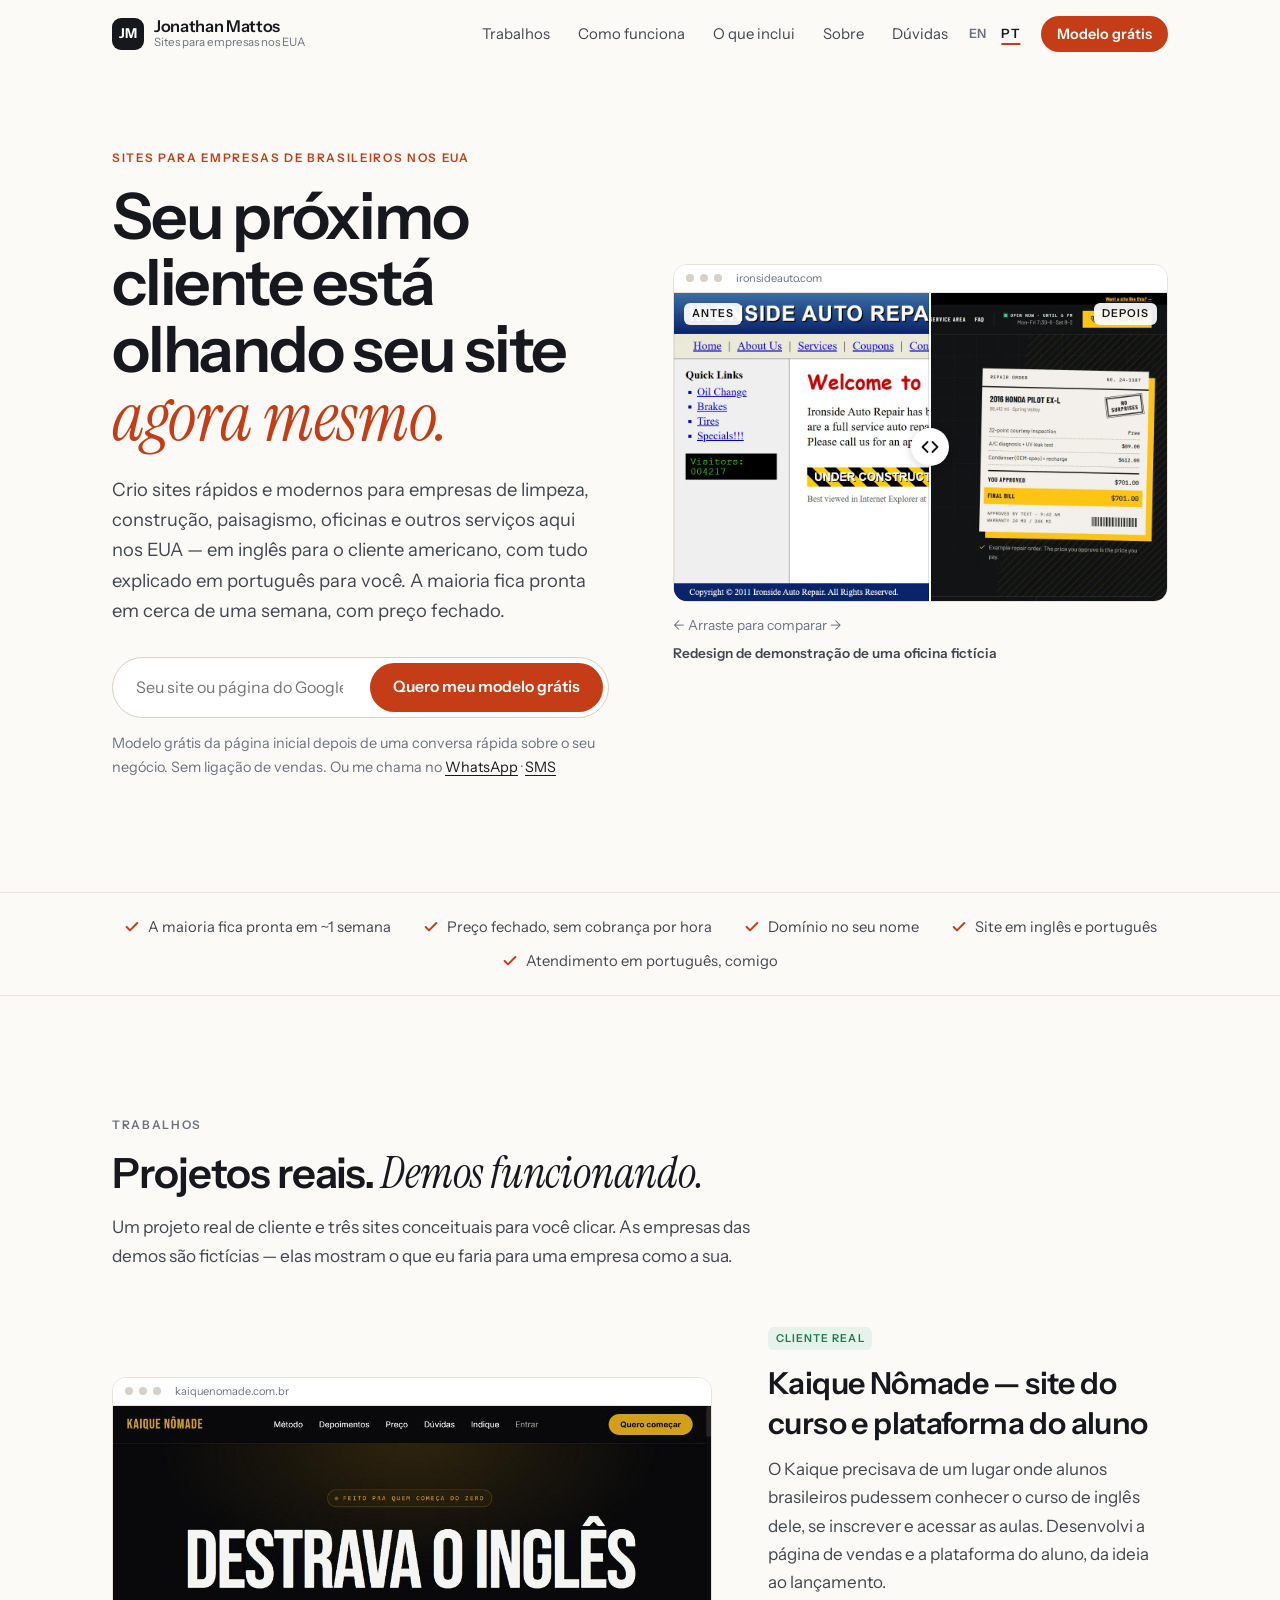
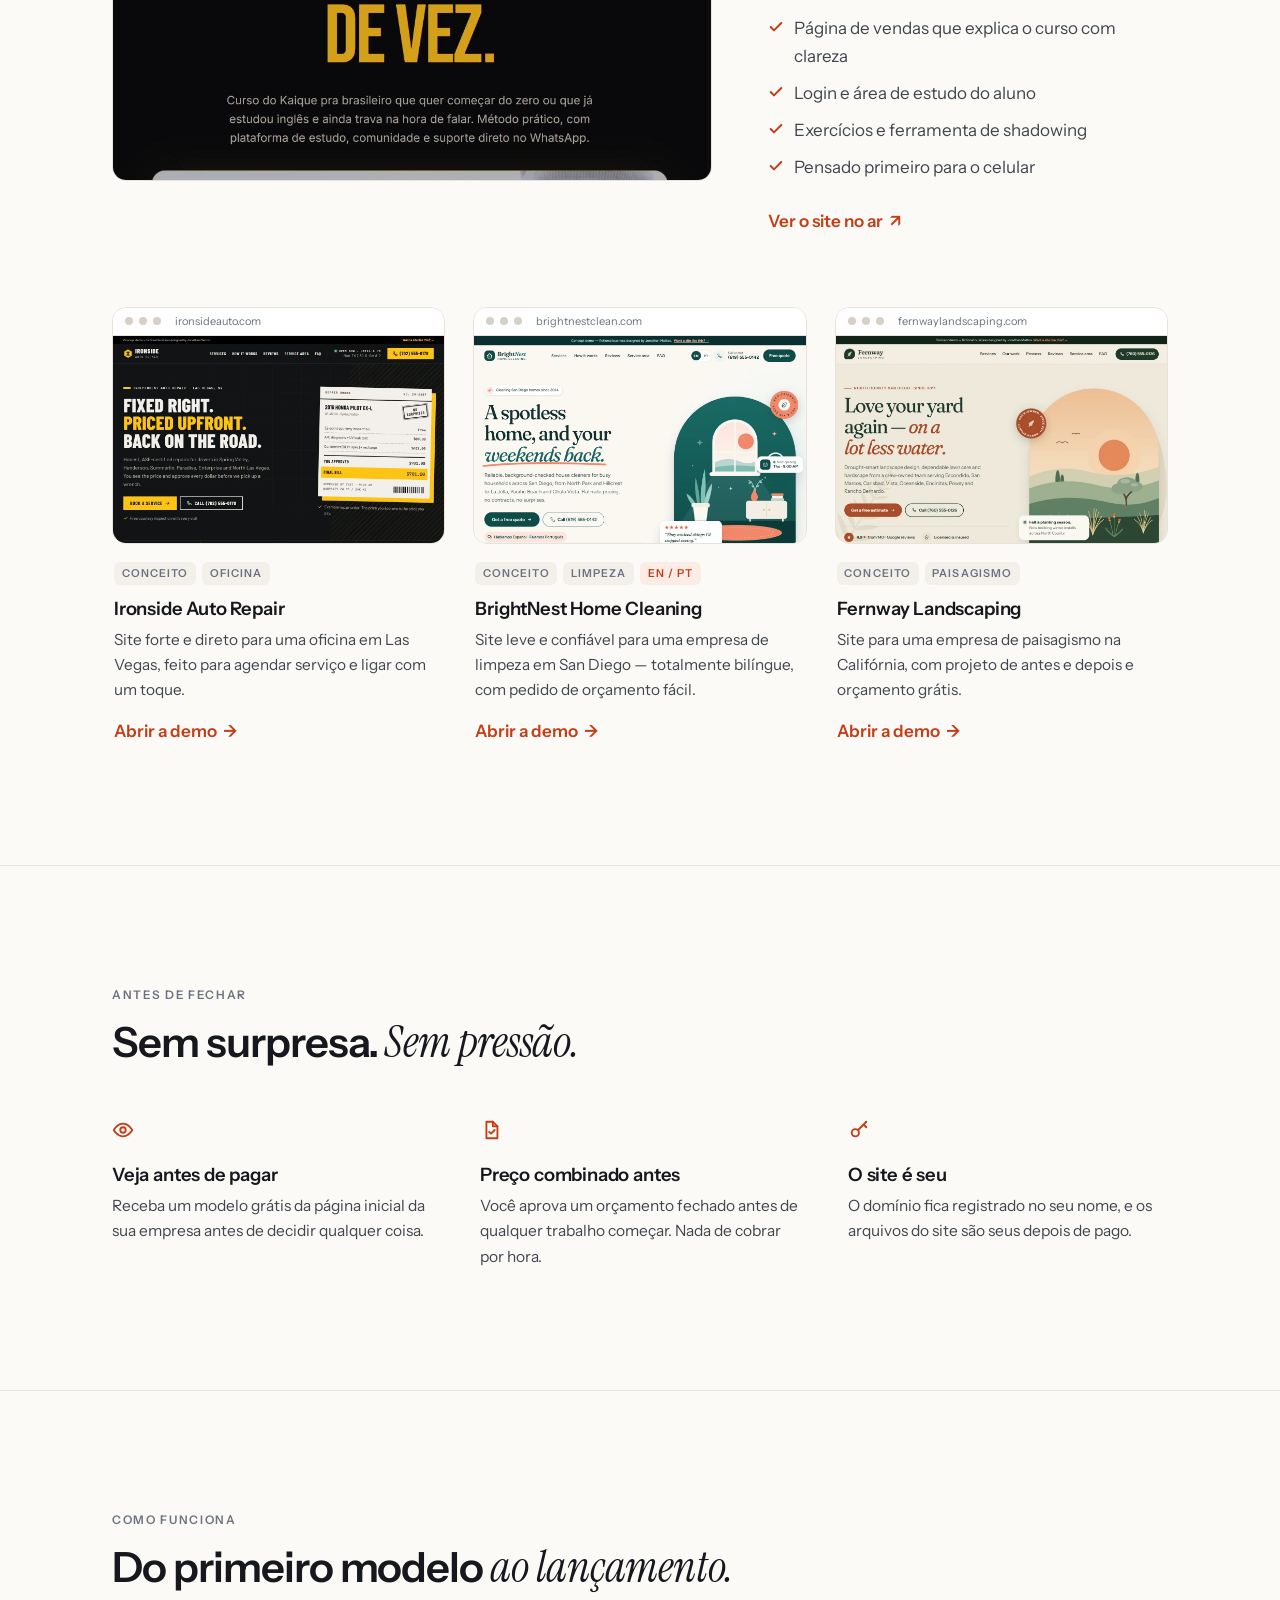
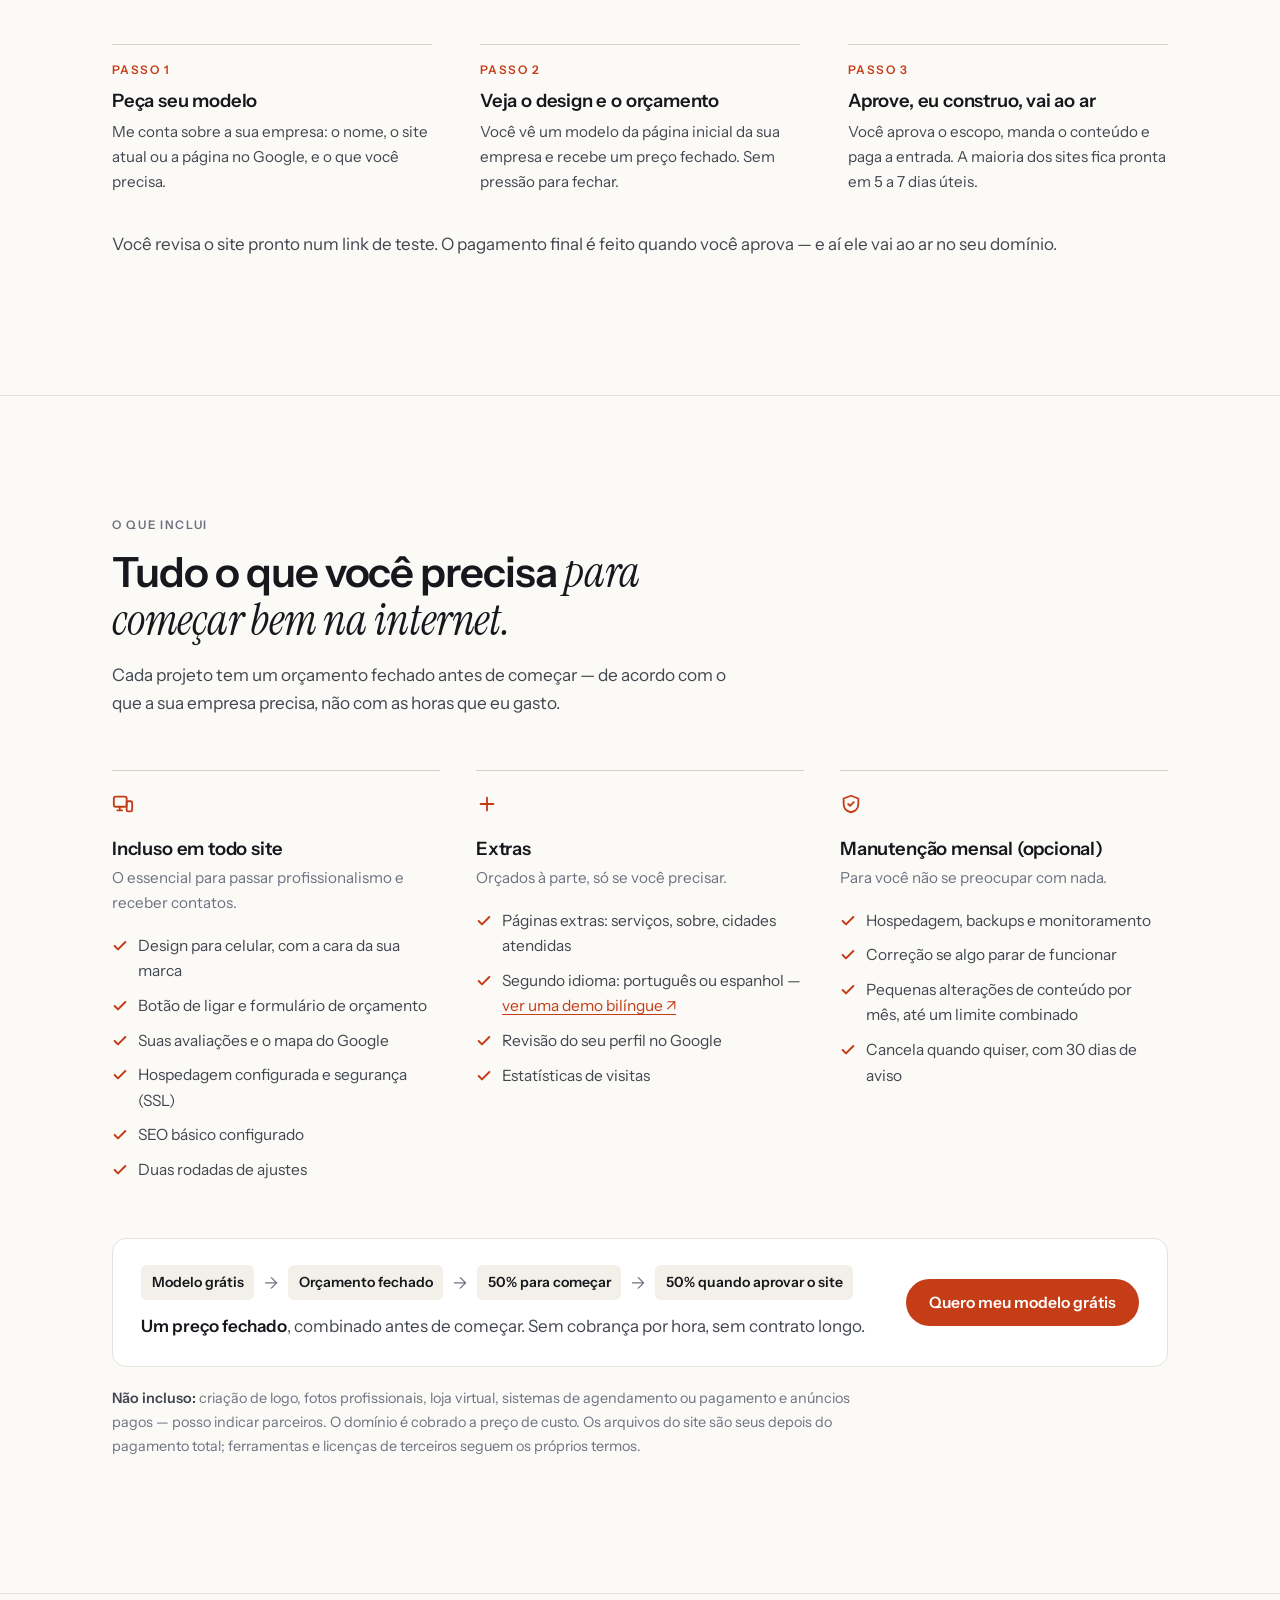
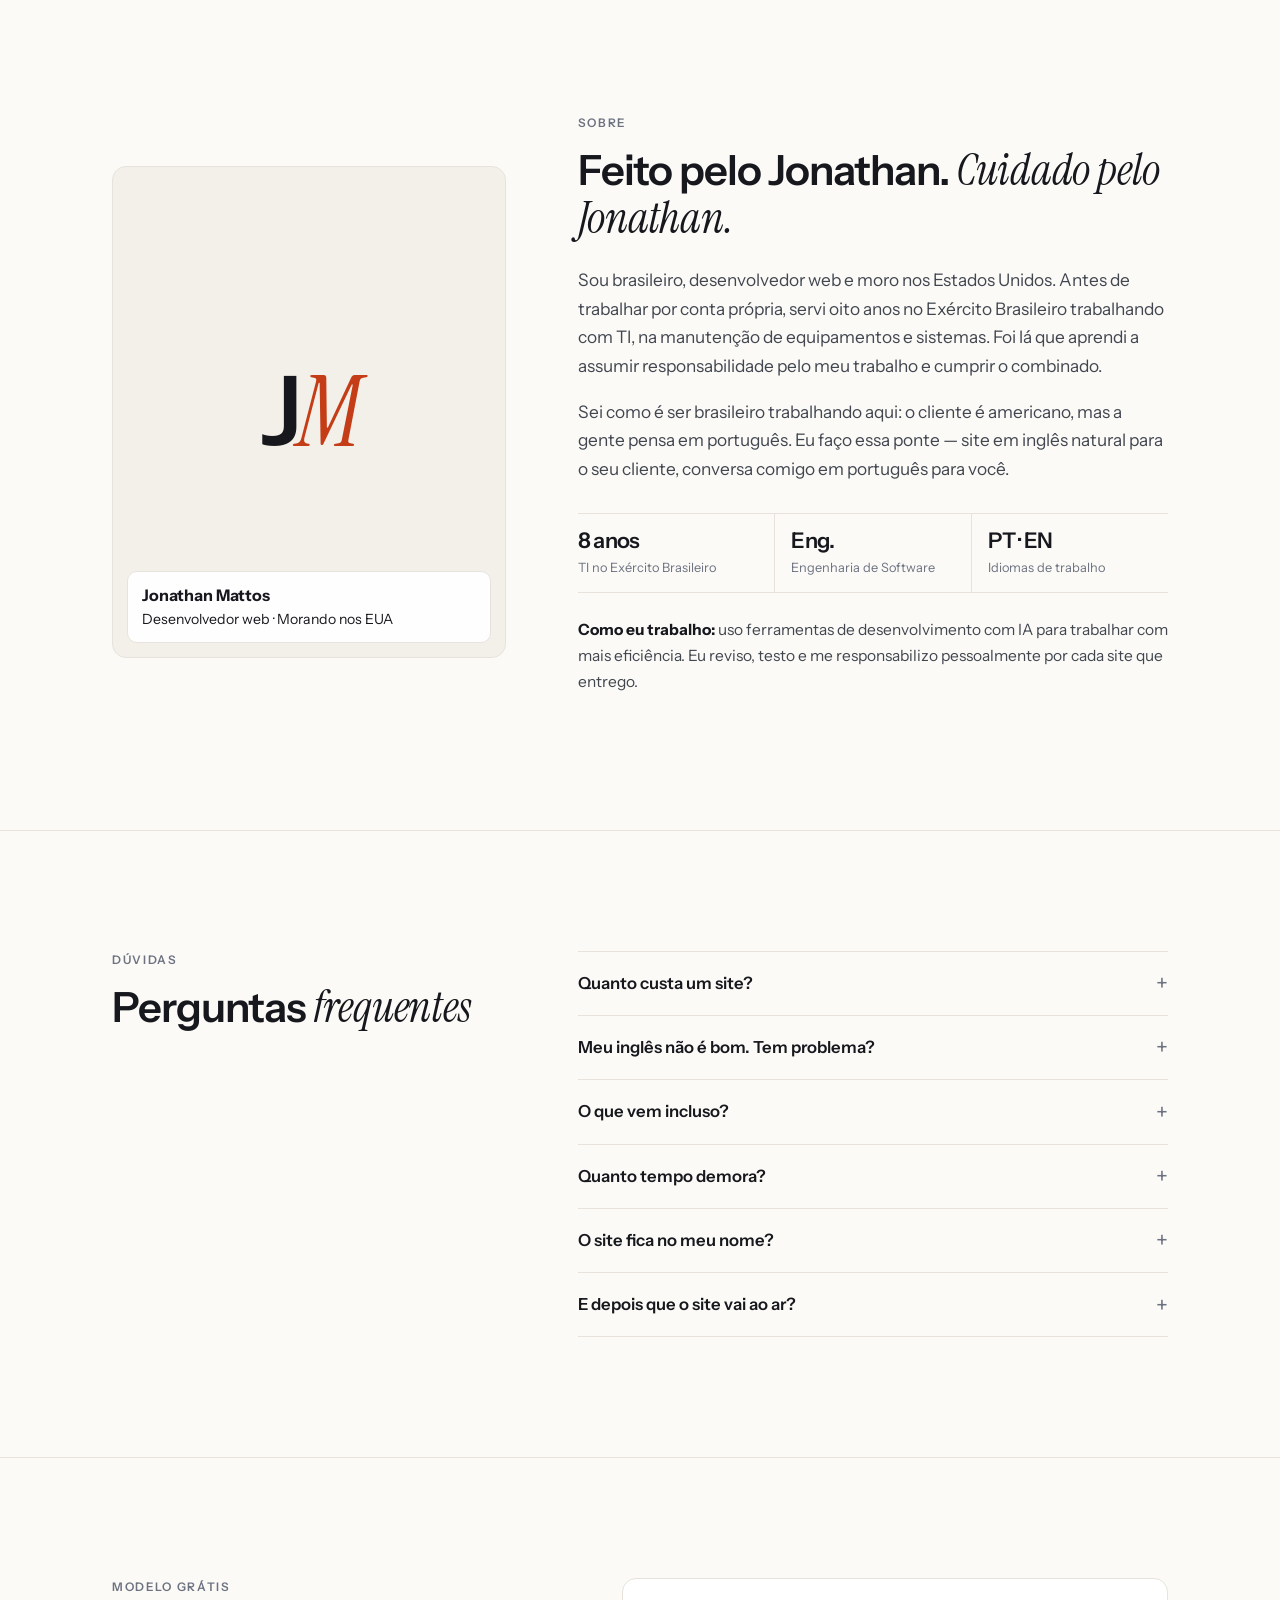
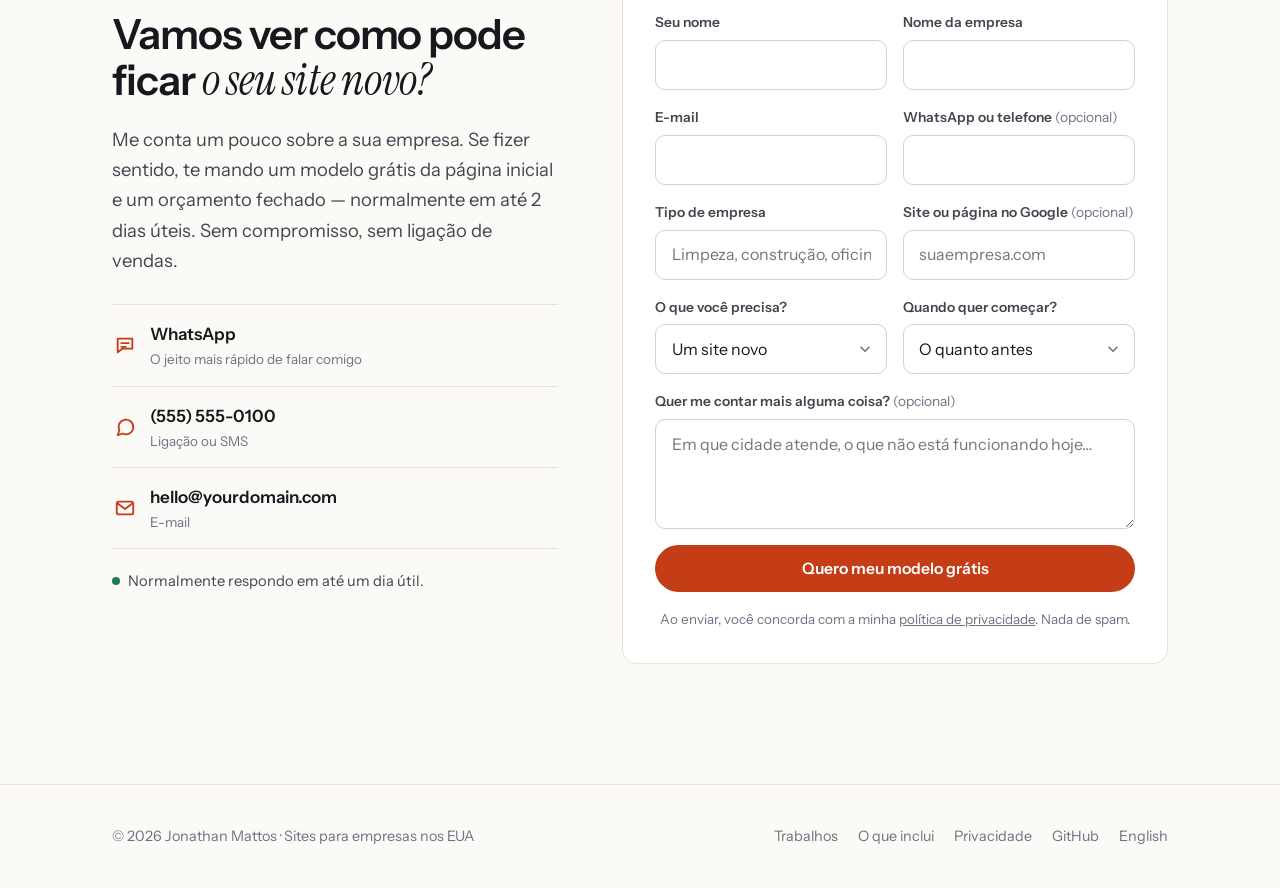
==== commit cff904c0: "Apply review feedback: clearer copy, simpler flow, qualifying form - Hero: no result promises; "free" ====
--- a/pt/index.html
+++ b/pt/index.html
@@ -3,9 +3,9 @@
 <head>
   <meta charset="utf-8">
   <meta name="viewport" content="width=device-width, initial-scale=1">
-  <title>Sites para empresas de brasileiros nos EUA — no ar em 7 dias | Jonathan Mattos</title>
-  <meta name="description" content="Sites rápidos e modernos para empresas de serviço nos EUA: em inglês para o cliente americano, com atendimento em português para você. Modelo grátis em 48h, preço fechado.">
-  <meta name="theme-color" content="#f6f3ee">
+  <title>Sites para empresas de brasileiros nos EUA — modelo grátis | Jonathan Mattos</title>
+  <meta name="description" content="Sites rápidos e modernos para empresas de serviço nos EUA: em inglês para o cliente americano, com atendimento em português para você. Veja um modelo grátis e um preço fechado antes de decidir.">
+  <meta name="theme-color" content="#fbfaf7">
   <!-- TODO: trocar yourdomain.com pelo seu domínio em todo este <head> -->
   <link rel="canonical" href="https://yourdomain.com/pt/">
   <link rel="alternate" hreflang="en" href="https://yourdomain.com/">
@@ -13,8 +13,8 @@
   <link rel="alternate" hreflang="x-default" href="https://yourdomain.com/">
   <meta property="og:type" content="website">
   <meta property="og:url" content="https://yourdomain.com/pt/">
-  <meta property="og:title" content="Sites para empresas de brasileiros nos EUA — no ar em cerca de 7 dias">
-  <meta property="og:description" content="Veja um modelo grátis do seu novo site antes de pagar qualquer coisa. Site em inglês, atendimento em português.">
+  <meta property="og:title" content="Sites para empresas de brasileiros nos EUA — modelo grátis da página inicial">
+  <meta property="og:description" content="Veja um modelo grátis da sua nova página inicial e um preço fechado antes de decidir. Site em inglês, atendimento em português.">
   <meta property="og:image" content="https://yourdomain.com/assets/img/og.jpg">
   <meta property="og:image:width" content="1200">
   <meta property="og:image:height" content="630">
@@ -35,7 +35,7 @@
     "name": "Jonathan Mattos — Sites para empresas nos EUA",
     "url": "https://yourdomain.com/pt/",
     "image": "https://yourdomain.com/assets/img/og.jpg",
-    "description": "Sites rápidos e modernos para empresas de serviço nos EUA, com atendimento em português. Modelo grátis em 48 horas.",
+    "description": "Sites rápidos e modernos para empresas de serviço nos EUA, com atendimento em português. Modelo grátis e preço fechado antes de decidir.",
     "areaServed": { "@type": "Country", "name": "United States" },
     "availableLanguage": ["Portuguese", "English"],
     "founder": { "@type": "Person", "name": "Jonathan Mattos", "jobTitle": "Desenvolvedor web" },
@@ -74,14 +74,14 @@
         <div>
           <p class="eyebrow">Sites para empresas de brasileiros nos EUA</p>
           <h1>Seu próximo cliente está olhando seu site <span class="serif">agora mesmo.</span></h1>
-          <p class="lead">Crio sites rápidos e modernos para empresas de limpeza, construção, paisagismo, oficinas e outros serviços aqui nos EUA — em inglês para o cliente americano, com tudo explicado em português para você. No ar em cerca de 7 dias, com preço fechado.</p>
+          <p class="lead">Crio sites rápidos e modernos para empresas de limpeza, construção, paisagismo, oficinas e outros serviços aqui nos EUA — em inglês para o cliente americano, com tudo explicado em português para você. A maioria fica pronta em cerca de uma semana, com preço fechado.</p>
           <form class="mockup-form" id="mockup-form">
-            <label class="sr-only" for="hero-site">Seu site atual ou link do Google Maps</label>
+            <label class="sr-only" for="hero-site">Seu site atual ou página do Google</label>
             <input id="hero-site" type="text" inputmode="url" placeholder="Seu site ou página do Google" autocomplete="url">
             <button class="btn btn-primary" type="submit">Quero meu modelo grátis</button>
           </form>
           <!-- TODO: trocar o número nos links wa.me e sms: -->
-          <p class="micro">Modelo grátis da página inicial em 48 horas. Sem ligação de vendas. Ou me chama no <a href="https://wa.me/15555550100" target="_blank" rel="noopener">WhatsApp</a> · <a href="sms:+15555550100">SMS</a></p>
+          <p class="micro">Modelo grátis da página inicial depois de uma conversa rápida sobre o seu negócio. Sem ligação de vendas. Ou me chama no <a href="https://wa.me/15555550100" target="_blank" rel="noopener">WhatsApp</a> · <a href="sms:+15555550100">SMS</a></p>
         </div>
 
         <div class="ba">
@@ -89,14 +89,14 @@
             <div class="browser-bar"><i></i><i></i><i></i><span>ironsideauto.com</span></div>
             <div class="ba-stage">
               <img class="ba-img ba-after" src="../assets/img/demo-auto.webp" alt="Depois: site moderno e fácil de usar no celular para uma oficina mecânica" width="1280" height="800" fetchpriority="high">
-              <img class="ba-img ba-before" src="../assets/img/before-auto.webp" alt="Antes: site antigo de oficina mecânica, de 2011" width="1280" height="800">
+              <img class="ba-img ba-before" src="../assets/img/before-auto.webp" alt="Antes: site antigo de oficina mecânica" width="1280" height="800">
               <span class="ba-tag before">Antes</span>
               <span class="ba-tag after">Depois</span>
               <input class="ba-range" type="range" min="0" max="100" value="52" aria-label="Arraste para comparar o site antigo e o novo">
               <span class="ba-handle" aria-hidden="true"></span>
             </div>
           </div>
-          <p class="ba-note"><span>← Arraste para comparar →</span><span>Redesign conceitual · oficina fictícia</span></p>
+          <p class="ba-note"><span>← Arraste para comparar →</span><strong>Redesign de demonstração de uma oficina fictícia</strong></p>
         </div>
       </div>
     </section>
@@ -104,9 +104,9 @@
     <!-- FAIXA -->
     <div class="strip">
       <ul class="container">
-        <li><svg width="16" height="16" viewBox="0 0 24 24" fill="none" stroke="currentColor" stroke-width="3" stroke-linecap="round" stroke-linejoin="round" aria-hidden="true"><path d="M20 6 9 17l-5-5"/></svg>No ar em ~7 dias</li>
+        <li><svg width="16" height="16" viewBox="0 0 24 24" fill="none" stroke="currentColor" stroke-width="3" stroke-linecap="round" stroke-linejoin="round" aria-hidden="true"><path d="M20 6 9 17l-5-5"/></svg>A maioria fica pronta em ~1 semana</li>
         <li><svg width="16" height="16" viewBox="0 0 24 24" fill="none" stroke="currentColor" stroke-width="3" stroke-linecap="round" stroke-linejoin="round" aria-hidden="true"><path d="M20 6 9 17l-5-5"/></svg>Preço fechado, sem cobrança por hora</li>
-        <li><svg width="16" height="16" viewBox="0 0 24 24" fill="none" stroke="currentColor" stroke-width="3" stroke-linecap="round" stroke-linejoin="round" aria-hidden="true"><path d="M20 6 9 17l-5-5"/></svg>O site é seu</li>
+        <li><svg width="16" height="16" viewBox="0 0 24 24" fill="none" stroke="currentColor" stroke-width="3" stroke-linecap="round" stroke-linejoin="round" aria-hidden="true"><path d="M20 6 9 17l-5-5"/></svg>Domínio no seu nome</li>
         <li><svg width="16" height="16" viewBox="0 0 24 24" fill="none" stroke="currentColor" stroke-width="3" stroke-linecap="round" stroke-linejoin="round" aria-hidden="true"><path d="M20 6 9 17l-5-5"/></svg>Site em inglês e português</li>
         <li><svg width="16" height="16" viewBox="0 0 24 24" fill="none" stroke="currentColor" stroke-width="3" stroke-linecap="round" stroke-linejoin="round" aria-hidden="true"><path d="M20 6 9 17l-5-5"/></svg>Atendimento em português, comigo</li>
       </ul>
@@ -116,9 +116,9 @@
     <section class="section" id="trabalhos" aria-labelledby="work-title">
       <div class="container">
         <div class="section-head">
-          <p class="eyebrow">Provas</p>
-          <h2 id="work-title">Sem avaliação inventada. <span class="serif">Trabalho de verdade.</span></h2>
-          <p>Estou começando no mercado americano, então não vou fingir que tenho 200 clientes. O que eu posso te mostrar: um projeto real no ar, três sites conceituais para você clicar — e um modelo grátis do seu próprio site antes de você pagar qualquer coisa.</p>
+          <p class="eyebrow">Trabalhos</p>
+          <h2 id="work-title">Projetos reais. <span class="serif">Demos funcionando.</span></h2>
+          <p>Um projeto real de cliente e três sites conceituais para você clicar. As empresas das demos são fictícias — elas mostram o que eu faria para uma empresa como a sua.</p>
         </div>
 
         <article class="case">
@@ -128,14 +128,15 @@
           </div>
           <div>
             <span class="tag ok">Cliente real</span>
-            <h3>Kaique Nômade — Inglês em 90 Dias</h3>
-            <p>Curso de inglês online para brasileiros. Desenhei e desenvolvi a página de vendas e a plataforma do aluno, da ideia ao lançamento.</p>
+            <h3>Kaique Nômade — site do curso e plataforma do aluno</h3>
+            <p>O Kaique precisava de um lugar onde alunos brasileiros pudessem conhecer o curso de inglês dele, se inscrever e acessar as aulas. Desenvolvi a página de vendas e a plataforma do aluno, da ideia ao lançamento.</p>
             <ul class="checklist">
-              <li><svg width="16" height="16" viewBox="0 0 24 24" fill="none" stroke="currentColor" stroke-width="3" stroke-linecap="round" stroke-linejoin="round" aria-hidden="true"><path d="M20 6 9 17l-5-5"/></svg>Página de vendas focada em conversão</li>
+              <li><svg width="16" height="16" viewBox="0 0 24 24" fill="none" stroke="currentColor" stroke-width="3" stroke-linecap="round" stroke-linejoin="round" aria-hidden="true"><path d="M20 6 9 17l-5-5"/></svg>Página de vendas que explica o curso com clareza</li>
               <li><svg width="16" height="16" viewBox="0 0 24 24" fill="none" stroke="currentColor" stroke-width="3" stroke-linecap="round" stroke-linejoin="round" aria-hidden="true"><path d="M20 6 9 17l-5-5"/></svg>Login e área de estudo do aluno</li>
               <li><svg width="16" height="16" viewBox="0 0 24 24" fill="none" stroke="currentColor" stroke-width="3" stroke-linecap="round" stroke-linejoin="round" aria-hidden="true"><path d="M20 6 9 17l-5-5"/></svg>Exercícios e ferramenta de shadowing</li>
-              <li><svg width="16" height="16" viewBox="0 0 24 24" fill="none" stroke="currentColor" stroke-width="3" stroke-linecap="round" stroke-linejoin="round" aria-hidden="true"><path d="M20 6 9 17l-5-5"/></svg>Rápido, seguro e feito para celular</li>
+              <li><svg width="16" height="16" viewBox="0 0 24 24" fill="none" stroke="currentColor" stroke-width="3" stroke-linecap="round" stroke-linejoin="round" aria-hidden="true"><path d="M20 6 9 17l-5-5"/></svg>Pensado primeiro para o celular</li>
             </ul>
+            <!-- TODO: colocar aqui o depoimento do Kaique quando ele aprovar -->
             <a class="link-arrow" href="https://kaiquenomade.com.br" target="_blank" rel="noopener">Ver o site no ar <span aria-hidden="true">↗</span></a>
           </div>
         </article>
@@ -147,7 +148,7 @@
               <div class="shot"><img src="../assets/img/demo-auto.webp" alt="Site conceitual da Ironside Auto Repair" width="1280" height="800" loading="lazy"></div>
             </div>
             <div class="demo-body">
-              <div class="demo-tags"><span class="tag neutral">Conceito</span><span class="tag neutral">Oficina</span></div>
+              <div class="demo-tags"><span class="tag">Conceito</span><span class="tag">Oficina</span></div>
               <h3>Ironside Auto Repair</h3>
               <p>Site forte e direto para uma oficina em Las Vegas, feito para agendar serviço e ligar com um toque.</p>
               <span class="link-arrow">Abrir a demo <span aria-hidden="true">→</span></span>
@@ -159,9 +160,9 @@
               <div class="shot"><img src="../assets/img/demo-cleaning.webp" alt="Site conceitual da BrightNest Home Cleaning" width="1280" height="800" loading="lazy"></div>
             </div>
             <div class="demo-body">
-              <div class="demo-tags"><span class="tag neutral">Conceito</span><span class="tag neutral">Limpeza</span><span class="tag accent">EN / PT</span></div>
+              <div class="demo-tags"><span class="tag">Conceito</span><span class="tag">Limpeza</span><span class="tag accent">EN / PT</span></div>
               <h3>BrightNest Home Cleaning</h3>
-              <p>Site leve e confiável para uma empresa de limpeza em San Diego — totalmente bilíngue, com pedido de orçamento na hora.</p>
+              <p>Site leve e confiável para uma empresa de limpeza em San Diego — totalmente bilíngue, com pedido de orçamento fácil.</p>
               <span class="link-arrow">Abrir a demo <span aria-hidden="true">→</span></span>
             </div>
           </a>
@@ -171,9 +172,9 @@
               <div class="shot"><img src="../assets/img/demo-landscaping.webp" alt="Site conceitual da Fernway Landscaping" width="1280" height="800" loading="lazy"></div>
             </div>
             <div class="demo-body">
-              <div class="demo-tags"><span class="tag neutral">Conceito</span><span class="tag neutral">Paisagismo</span></div>
+              <div class="demo-tags"><span class="tag">Conceito</span><span class="tag">Paisagismo</span></div>
               <h3>Fernway Landscaping</h3>
-              <p>Site sofisticado para uma empresa de paisagismo na Califórnia, com projeto de antes e depois e orçamento grátis.</p>
+              <p>Site para uma empresa de paisagismo na Califórnia, com projeto de antes e depois e orçamento grátis.</p>
               <span class="link-arrow">Abrir a demo <span aria-hidden="true">→</span></span>
             </div>
           </a>
@@ -181,34 +182,28 @@
       </div>
     </section>
 
-    <!-- A PARTE SEGURA -->
-    <section class="section safe" aria-labelledby="safe-title">
+    <!-- SEM SURPRESA -->
+    <section class="section" aria-labelledby="safe-title">
       <div class="container">
         <div class="section-head">
-          <p class="eyebrow">Risco zero</p>
-          <h2 id="safe-title">A parte <span class="serif">segura.</span></h2>
-          <p>Contratar alguém pela internet pode parecer aposta. Veja como eu tiro o risco das suas costas.</p>
+          <p class="eyebrow">Antes de fechar</p>
+          <h2 id="safe-title">Sem surpresa. <span class="serif">Sem pressão.</span></h2>
         </div>
         <div class="safe-grid">
           <div class="safe-item">
             <div class="icon"><svg width="22" height="22" viewBox="0 0 24 24" fill="none" stroke="currentColor" stroke-width="2" stroke-linecap="round" stroke-linejoin="round" aria-hidden="true"><path d="M2 12s3.5-7 10-7 10 7 10 7-3.5 7-10 7S2 12 2 12z"/><circle cx="12" cy="12" r="3"/></svg></div>
-            <h3>Você vê antes</h3>
-            <p>Recebe um modelo grátis da sua nova página inicial antes de fechar qualquer coisa.</p>
+            <h3>Veja antes de pagar</h3>
+            <p>Receba um modelo grátis da página inicial da sua empresa antes de decidir qualquer coisa.</p>
           </div>
           <div class="safe-item">
-            <div class="icon"><svg width="22" height="22" viewBox="0 0 24 24" fill="none" stroke="currentColor" stroke-width="2" stroke-linecap="round" stroke-linejoin="round" aria-hidden="true"><circle cx="12" cy="12" r="9"/><path d="m8.5 12 2.5 2.5 4.5-5"/></svg></div>
-            <h3>Paga depois de aprovar</h3>
-            <p>Os 50% de entrada só vêm depois que você viu o design e gostou.</p>
-          </div>
-          <div class="safe-item">
-            <div class="icon"><svg width="22" height="22" viewBox="0 0 24 24" fill="none" stroke="currentColor" stroke-width="2" stroke-linecap="round" stroke-linejoin="round" aria-hidden="true"><rect x="7" y="2" width="10" height="20" rx="2.5"/><path d="M11 18h2"/></svg></div>
-            <h3>Nada vai ao ar sem o seu ok</h3>
-            <p>Você revisa cada página no seu próprio celular antes do lançamento.</p>
+            <div class="icon"><svg width="22" height="22" viewBox="0 0 24 24" fill="none" stroke="currentColor" stroke-width="2" stroke-linecap="round" stroke-linejoin="round" aria-hidden="true"><path d="M7 3h7l5 5v13H7z"/><path d="M14 3v5h5"/><path d="m10 14 2 2 4-4"/></svg></div>
+            <h3>Preço combinado antes</h3>
+            <p>Você aprova um orçamento fechado antes de qualquer trabalho começar. Nada de cobrar por hora.</p>
           </div>
           <div class="safe-item">
             <div class="icon"><svg width="22" height="22" viewBox="0 0 24 24" fill="none" stroke="currentColor" stroke-width="2" stroke-linecap="round" stroke-linejoin="round" aria-hidden="true"><circle cx="8" cy="15" r="4"/><path d="m11 12 9-9M17 6l3 3"/></svg></div>
-            <h3>Tudo é seu</h3>
-            <p>Domínio no seu nome, arquivos são seus. Se quiser sair, leva tudo.</p>
+            <h3>O site é seu</h3>
+            <p>O domínio fica registrado no seu nome, e os arquivos do site são seus depois de pago.</p>
           </div>
         </div>
       </div>
@@ -219,116 +214,70 @@
       <div class="container">
         <div class="section-head">
           <p class="eyebrow">Como funciona</p>
-          <h2 id="how-title">Do link ao site no ar em <span class="serif">cerca de uma semana.</span></h2>
+          <h2 id="how-title">Do primeiro modelo <span class="serif">ao lançamento.</span></h2>
         </div>
         <ol class="timeline">
-          <li class="tl-item"><span class="tl-day">Dia 0</span><h3>Me manda seu link</h3><p>Seu site atual, sua página no Google — ou só o nome da empresa.</p></li>
-          <li class="tl-item"><span class="tl-day">Em até 48h</span><h3>Modelo grátis</h3><p>Um design real da página inicial da sua empresa. Grátis, sem compromisso.</p></li>
-          <li class="tl-item"><span class="tl-day">Dia 1</span><h3>Aprova e começa</h3><p>Gostou? Paga os 50% de entrada e eu começo a construir.</p></li>
-          <li class="tl-item"><span class="tl-day">Dias 2–6</span><h3>Construção e revisão</h3><p>Você confere no celular e pede os ajustes.</p></li>
-          <li class="tl-item"><span class="tl-day">Dia 7</span><h3>Site no ar</h3><p>Cuido do domínio, da hospedagem e do lançamento. Os outros 50% são pagos no lançamento.</p></li>
+          <li class="tl-item"><span class="tl-day">Passo 1</span><h3>Peça seu modelo</h3><p>Me conta sobre a sua empresa: o nome, o site atual ou a página no Google, e o que você precisa.</p></li>
+          <li class="tl-item"><span class="tl-day">Passo 2</span><h3>Veja o design e o orçamento</h3><p>Você vê um modelo da página inicial da sua empresa e recebe um preço fechado. Sem pressão para fechar.</p></li>
+          <li class="tl-item"><span class="tl-day">Passo 3</span><h3>Aprove, eu construo, vai ao ar</h3><p>Você aprova o escopo, manda o conteúdo e paga a entrada. A maioria dos sites fica pronta em 5 a 7 dias úteis.</p></li>
         </ol>
-        <p class="tl-after">Depois do lançamento, posso cuidar do site para você — ou te entregar as chaves. Você escolhe.</p>
+        <p class="tl-after">Você revisa o site pronto num link de teste. O pagamento final é feito quando você aprova — e aí ele vai ao ar no seu domínio.</p>
       </div>
     </section>
 
     <!-- O QUE INCLUI -->
-    <section class="section included" id="inclui" aria-labelledby="included-title">
+    <section class="section" id="inclui" aria-labelledby="included-title">
       <div class="container">
         <div class="section-head">
           <p class="eyebrow">O que inclui</p>
-          <h2 id="included-title">Tudo o que uma empresa local <span class="serif">realmente precisa.</span></h2>
-          <p>Cada projeto tem um preço fechado, combinado depois do modelo grátis — de acordo com o que a sua empresa precisa, não com as horas que eu gasto.</p>
+          <h2 id="included-title">Tudo o que você precisa <span class="serif">para começar bem na internet.</span></h2>
+          <p>Cada projeto tem um orçamento fechado antes de começar — de acordo com o que a sua empresa precisa, não com as horas que eu gasto.</p>
         </div>
         <div class="incl-grid">
           <article class="incl">
             <div class="icon"><svg width="22" height="22" viewBox="0 0 24 24" fill="none" stroke="currentColor" stroke-width="2" stroke-linecap="round" stroke-linejoin="round" aria-hidden="true"><rect x="2" y="4" width="14" height="11" rx="2"/><path d="M6 19h5M8.5 15v4"/><rect x="16" y="9" width="6" height="11" rx="1.5"/></svg></div>
-            <h3>Seu site</h3>
-            <p class="sub">Feito para transformar visita em ligação.</p>
+            <h3>Incluso em todo site</h3>
+            <p class="sub">O essencial para passar profissionalismo e receber contatos.</p>
             <ul>
-              <li><svg width="16" height="16" viewBox="0 0 24 24" fill="none" stroke="currentColor" stroke-width="3" stroke-linecap="round" stroke-linejoin="round" aria-hidden="true"><path d="M20 6 9 17l-5-5"/></svg>Design feito para celular, com a cara da sua marca</li>
+              <li><svg width="16" height="16" viewBox="0 0 24 24" fill="none" stroke="currentColor" stroke-width="3" stroke-linecap="round" stroke-linejoin="round" aria-hidden="true"><path d="M20 6 9 17l-5-5"/></svg>Design para celular, com a cara da sua marca</li>
               <li><svg width="16" height="16" viewBox="0 0 24 24" fill="none" stroke="currentColor" stroke-width="3" stroke-linecap="round" stroke-linejoin="round" aria-hidden="true"><path d="M20 6 9 17l-5-5"/></svg>Botão de ligar e formulário de orçamento</li>
-              <li><svg width="16" height="16" viewBox="0 0 24 24" fill="none" stroke="currentColor" stroke-width="3" stroke-linecap="round" stroke-linejoin="round" aria-hidden="true"><path d="M20 6 9 17l-5-5"/></svg>Suas melhores avaliações e o mapa do Google em destaque</li>
-              <li><svg width="16" height="16" viewBox="0 0 24 24" fill="none" stroke="currentColor" stroke-width="3" stroke-linecap="round" stroke-linejoin="round" aria-hidden="true"><path d="M20 6 9 17l-5-5"/></svg>Hospedagem rápida e segurança (SSL) configuradas</li>
-              <li><svg width="16" height="16" viewBox="0 0 24 24" fill="none" stroke="currentColor" stroke-width="3" stroke-linecap="round" stroke-linejoin="round" aria-hidden="true"><path d="M20 6 9 17l-5-5"/></svg>SEO básico e cadastro no Google</li>
+              <li><svg width="16" height="16" viewBox="0 0 24 24" fill="none" stroke="currentColor" stroke-width="3" stroke-linecap="round" stroke-linejoin="round" aria-hidden="true"><path d="M20 6 9 17l-5-5"/></svg>Suas avaliações e o mapa do Google</li>
+              <li><svg width="16" height="16" viewBox="0 0 24 24" fill="none" stroke="currentColor" stroke-width="3" stroke-linecap="round" stroke-linejoin="round" aria-hidden="true"><path d="M20 6 9 17l-5-5"/></svg>Hospedagem configurada e segurança (SSL)</li>
+              <li><svg width="16" height="16" viewBox="0 0 24 24" fill="none" stroke="currentColor" stroke-width="3" stroke-linecap="round" stroke-linejoin="round" aria-hidden="true"><path d="M20 6 9 17l-5-5"/></svg>SEO básico configurado</li>
+              <li><svg width="16" height="16" viewBox="0 0 24 24" fill="none" stroke="currentColor" stroke-width="3" stroke-linecap="round" stroke-linejoin="round" aria-hidden="true"><path d="M20 6 9 17l-5-5"/></svg>Duas rodadas de ajustes</li>
             </ul>
           </article>
           <article class="incl">
-            <div class="icon"><svg width="22" height="22" viewBox="0 0 24 24" fill="none" stroke="currentColor" stroke-width="2" stroke-linecap="round" stroke-linejoin="round" aria-hidden="true"><path d="m12 3 9 5-9 5-9-5z"/><path d="m3 13 9 5 9-5"/></svg></div>
-            <h3>Espaço para crescer</h3>
-            <p class="sub">Acrescente o que a sua empresa precisa.</p>
+            <div class="icon"><svg width="22" height="22" viewBox="0 0 24 24" fill="none" stroke="currentColor" stroke-width="2" stroke-linecap="round" stroke-linejoin="round" aria-hidden="true"><path d="M12 5v14M5 12h14"/></svg></div>
+            <h3>Extras</h3>
+            <p class="sub">Orçados à parte, só se você precisar.</p>
             <ul>
-              <li><svg width="16" height="16" viewBox="0 0 24 24" fill="none" stroke="currentColor" stroke-width="3" stroke-linecap="round" stroke-linejoin="round" aria-hidden="true"><path d="M20 6 9 17l-5-5"/></svg>Páginas extras: serviços, sobre, avaliações, cidades atendidas</li>
+              <li><svg width="16" height="16" viewBox="0 0 24 24" fill="none" stroke="currentColor" stroke-width="3" stroke-linecap="round" stroke-linejoin="round" aria-hidden="true"><path d="M20 6 9 17l-5-5"/></svg>Páginas extras: serviços, sobre, cidades atendidas</li>
+              <li><svg width="16" height="16" viewBox="0 0 24 24" fill="none" stroke="currentColor" stroke-width="3" stroke-linecap="round" stroke-linejoin="round" aria-hidden="true"><path d="M20 6 9 17l-5-5"/></svg><span>Segundo idioma: português ou espanhol — <a href="../demos/cleaning/?lang=pt" target="_blank" rel="noopener">ver uma demo bilíngue ↗</a></span></li>
               <li><svg width="16" height="16" viewBox="0 0 24 24" fill="none" stroke="currentColor" stroke-width="3" stroke-linecap="round" stroke-linejoin="round" aria-hidden="true"><path d="M20 6 9 17l-5-5"/></svg>Revisão do seu perfil no Google</li>
-              <li><svg width="16" height="16" viewBox="0 0 24 24" fill="none" stroke="currentColor" stroke-width="3" stroke-linecap="round" stroke-linejoin="round" aria-hidden="true"><path d="M20 6 9 17l-5-5"/></svg>Estatísticas de visitas fáceis de entender</li>
-              <li><svg width="16" height="16" viewBox="0 0 24 24" fill="none" stroke="currentColor" stroke-width="3" stroke-linecap="round" stroke-linejoin="round" aria-hidden="true"><path d="M20 6 9 17l-5-5"/></svg><span>Versão em português ou espanhol — <a href="../demos/cleaning/?lang=pt" target="_blank" rel="noopener">ver uma demo bilíngue ↗</a></span></li>
+              <li><svg width="16" height="16" viewBox="0 0 24 24" fill="none" stroke="currentColor" stroke-width="3" stroke-linecap="round" stroke-linejoin="round" aria-hidden="true"><path d="M20 6 9 17l-5-5"/></svg>Estatísticas de visitas</li>
             </ul>
           </article>
           <article class="incl">
             <div class="icon"><svg width="22" height="22" viewBox="0 0 24 24" fill="none" stroke="currentColor" stroke-width="2" stroke-linecap="round" stroke-linejoin="round" aria-hidden="true"><path d="M12 3 4 6v6c0 5 3.5 8 8 9 4.5-1 8-4 8-9V6z"/><path d="m9 12 2 2 4-4"/></svg></div>
-            <h3>Depois do lançamento</h3>
-            <p class="sub">Opcional — posso cuidar do site para você.</p>
+            <h3>Manutenção mensal (opcional)</h3>
+            <p class="sub">Para você não se preocupar com nada.</p>
             <ul>
               <li><svg width="16" height="16" viewBox="0 0 24 24" fill="none" stroke="currentColor" stroke-width="3" stroke-linecap="round" stroke-linejoin="round" aria-hidden="true"><path d="M20 6 9 17l-5-5"/></svg>Hospedagem, backups e monitoramento</li>
-              <li><svg width="16" height="16" viewBox="0 0 24 24" fill="none" stroke="currentColor" stroke-width="3" stroke-linecap="round" stroke-linejoin="round" aria-hidden="true"><path d="M20 6 9 17l-5-5"/></svg>Alterações quando precisar — é só me mandar mensagem</li>
-              <li><svg width="16" height="16" viewBox="0 0 24 24" fill="none" stroke="currentColor" stroke-width="3" stroke-linecap="round" stroke-linejoin="round" aria-hidden="true"><path d="M20 6 9 17l-5-5"/></svg>Posts regulares no seu perfil do Google</li>
-              <li><svg width="16" height="16" viewBox="0 0 24 24" fill="none" stroke="currentColor" stroke-width="3" stroke-linecap="round" stroke-linejoin="round" aria-hidden="true"><path d="M20 6 9 17l-5-5"/></svg>Mês a mês, cancela com 30 dias de aviso</li>
+              <li><svg width="16" height="16" viewBox="0 0 24 24" fill="none" stroke="currentColor" stroke-width="3" stroke-linecap="round" stroke-linejoin="round" aria-hidden="true"><path d="M20 6 9 17l-5-5"/></svg>Correção se algo parar de funcionar</li>
+              <li><svg width="16" height="16" viewBox="0 0 24 24" fill="none" stroke="currentColor" stroke-width="3" stroke-linecap="round" stroke-linejoin="round" aria-hidden="true"><path d="M20 6 9 17l-5-5"/></svg>Pequenas alterações de conteúdo por mês, até um limite combinado</li>
+              <li><svg width="16" height="16" viewBox="0 0 24 24" fill="none" stroke="currentColor" stroke-width="3" stroke-linecap="round" stroke-linejoin="round" aria-hidden="true"><path d="M20 6 9 17l-5-5"/></svg>Cancela quando quiser, com 30 dias de aviso</li>
             </ul>
           </article>
         </div>
         <div class="pay">
           <div>
-            <p class="pay-steps"><span>Modelo grátis</span>→<span>Você aprova</span>→<span>50% para começar</span>→<span>50% no lançamento</span></p>
-            <p><strong>Um preço fechado</strong>, combinado antes de começar. Sem cobrança por hora, sem surpresa, sem contrato longo.</p>
+            <p class="pay-steps"><span>Modelo grátis</span>→<span>Orçamento fechado</span>→<span>50% para começar</span>→<span>50% quando aprovar o site</span></p>
+            <p><strong>Um preço fechado</strong>, combinado antes de começar. Sem cobrança por hora, sem contrato longo.</p>
           </div>
           <a class="btn btn-primary" href="#contato">Quero meu modelo grátis</a>
         </div>
-        <p class="fineprint"><strong>Não incluso:</strong> criação de logo, fotos profissionais, loja virtual e anúncios pagos — posso indicar parceiros. O domínio fica registrado no seu nome e é cobrado a preço de custo.</p>
-      </div>
-    </section>
-
-    <!-- COMPARAÇÃO -->
-    <section class="section" aria-labelledby="compare-title">
-      <div class="container">
-        <div class="section-head">
-          <p class="eyebrow">Suas opções</p>
-          <h2 id="compare-title">Wix, agência <span class="serif">ou eu?</span></h2>
-        </div>
-        <div class="compare-grid">
-          <article class="opt">
-            <h3>Faça você mesmo</h3>
-            <p class="opt-sub">Wix, Squarespace — você monta</p>
-            <dl>
-              <div><dt>Custo</dt><dd>Mensalidade da plataforma</dd></div>
-              <div><dt>Prazo</dt><dd>Seus fins de semana</dd></div>
-              <div><dt>Quem faz</dt><dd>Você</dd></div>
-              <div><dt>Com quem fala</dt><dd>Chat de suporte</dd></div>
-              <div><dt>Design</dt><dd>Modelo pronto</dd></div>
-            </dl>
-          </article>
-          <article class="opt">
-            <h3>Agência tradicional</h3>
-            <p class="opt-sub">Uma equipe que você mal conhece</p>
-            <dl>
-              <div><dt>Custo</dt><dd>Entrada alta + mensalidade</dd></div>
-              <div><dt>Prazo</dt><dd>4–12 semanas</dd></div>
-              <div><dt>Quem faz</dt><dd>Uma equipe</dd></div>
-              <div><dt>Com quem fala</dt><dd>Gerente de conta</dd></div>
-              <div><dt>Design</dt><dd>Sob medida</dd></div>
-            </dl>
-          </article>
-          <article class="opt me">
-            <h3>Eu</h3>
-            <p class="opt-sub">Uma pessoa, do início ao fim</p>
-            <dl>
-              <div><dt>Custo</dt><dd>Um preço fechado</dd></div>
-              <div><dt>Prazo</dt><dd>~7 dias</dd></div>
-              <div><dt>Quem faz</dt><dd>Eu</dd></div>
-              <div><dt>Com quem fala</dt><dd>Comigo, em português</dd></div>
-              <div><dt>Design</dt><dd>Sob medida</dd></div>
-            </dl>
-          </article>
-        </div>
+        <p class="fineprint"><strong>Não incluso:</strong> criação de logo, fotos profissionais, loja virtual, sistemas de agendamento ou pagamento e anúncios pagos — posso indicar parceiros. O domínio é cobrado a preço de custo. Os arquivos do site são seus depois do pagamento total; ferramentas e licenças de terceiros seguem os próprios termos.</p>
       </div>
     </section>
 
@@ -343,14 +292,14 @@
         <div class="about-text">
           <p class="eyebrow">Sobre</p>
           <h2 id="about-title">Feito pelo Jonathan. <span class="serif">Cuidado pelo Jonathan.</span></h2>
-          <p style="margin-top:24px">Sou brasileiro, desenvolvedor web e moro nos Estados Unidos. Servi oito anos no Exército Brasileiro trabalhando com TI — na manutenção dos equipamentos e no suporte aos sistemas da unidade. Foi lá que aprendi a chegar no horário, cumprir o combinado e fazer bem feito da primeira vez.</p>
+          <p style="margin-top:24px">Sou brasileiro, desenvolvedor web e moro nos Estados Unidos. Antes de trabalhar por conta própria, servi oito anos no Exército Brasileiro trabalhando com TI, na manutenção de equipamentos e sistemas. Foi lá que aprendi a assumir responsabilidade pelo meu trabalho e cumprir o combinado.</p>
           <p>Sei como é ser brasileiro trabalhando aqui: o cliente é americano, mas a gente pensa em português. Eu faço essa ponte — site em inglês natural para o seu cliente, conversa comigo em português para você.</p>
           <div class="facts">
             <div class="fact"><strong>8 anos</strong><span>TI no Exército Brasileiro</span></div>
             <div class="fact"><strong>Eng.</strong><span>Engenharia de Software</span></div>
             <div class="fact"><strong>PT · EN</strong><span>Idiomas de trabalho</span></div>
           </div>
-          <p class="ai-note"><strong>Eu uso IA?</strong> Uso — do jeito que um empreiteiro usa ferramenta elétrica. Ela me ajuda a trabalhar mais rápido e cobrar um preço justo. Eu reviso cada página, testo tudo em celular de verdade e sou eu quem responde pelo resultado.</p>
+          <p class="ai-note"><strong>Como eu trabalho:</strong> uso ferramentas de desenvolvimento com IA para trabalhar com mais eficiência. Eu reviso, testo e me responsabilizo pessoalmente por cada site que entrego.</p>
         </div>
       </div>
     </section>
@@ -360,18 +309,15 @@
       <div class="container faq-grid">
         <div>
           <p class="eyebrow">Dúvidas</p>
-          <h2 id="faq-title">O que os donos de empresa <span class="serif">realmente</span> me perguntam</h2>
+          <h2 id="faq-title">Perguntas <span class="serif">frequentes</span></h2>
         </div>
         <div class="faq-list">
-          <details><summary>Quanto custa um site?</summary><p>Depende de quantas páginas você precisa, se quer o site em dois idiomas e de quais recursos fazem sentido para a sua empresa. Depois do modelo grátis, te mando um preço fechado — sem cobrança por hora, sem surpresa. Você só paga a entrada se decidir seguir.</p></details>
+          <details><summary>Quanto custa um site?</summary><p>Depende de quantas páginas você precisa, se quer um segundo idioma e de quais recursos fazem sentido para a sua empresa. Depois do modelo grátis, te mando um orçamento fechado — sem cobrança por hora, sem surpresa. Você só paga a entrada se decidir seguir.</p></details>
           <details><summary>Meu inglês não é bom. Tem problema?</summary><p>Nenhum. A gente conversa em português, e o site sai em inglês natural, do jeito que o cliente americano fala. Eu te explico cada texto antes de publicar.</p></details>
-          <details><summary>É feito sob medida ou é modelo pronto?</summary><p>Cada site é pensado para a sua empresa: seus serviços, sua região, suas avaliações, suas cores. Eu reaproveito o que já funciona (estruturas rápidas e claras) para você não pagar para reinventar a roda.</p></details>
-          <details><summary>O site fica no meu nome?</summary><p>Fica. O domínio é registrado no seu nome e os arquivos do site são seus depois do pagamento final. Se um dia quiser trocar de fornecedor, eu te entrego tudo.</p></details>
-          <details><summary>O que você precisa de mim?</summary><p>Seu logo (se tiver), algumas fotos do seu trabalho, seus serviços e as cidades que você atende. Eu escrevo os textos — você só revisa.</p></details>
-          <details><summary>Você garante primeiro lugar no Google?</summary><p>Não — e desconfie de quem garante. Eu deixo a base certa (velocidade, celular, perfil no Google, SEO local) para o cliente te encontrar e confiar no que vê.</p></details>
-          <details><summary>Por que não fazer no Wix?</summary><p>Dá para fazer, se você tiver tempo. A maioria dos donos de empresa prefere usar o fim de semana no próprio negócio. Comigo você recebe um site sob medida, pronto, sem pagar mensalidade de construtor de site.</p></details>
-          <details><summary>E depois que o site vai ao ar?</summary><p>O site está no ar e é seu. Se quiser, contrata a manutenção mensal (opcional) e eu cuido de hospedagem, atualizações e mudanças — ou você pega as chaves e cuida sozinho.</p></details>
-          <details><summary>Você atende só na sua cidade?</summary><p>Não. Atendo empresas em qualquer lugar dos EUA, por WhatsApp, telefone e vídeo. Se você estiver perto, posso ir pessoalmente.</p></details>
+          <details><summary>O que vem incluso?</summary><p>Todo site tem design para celular, botão de ligar, formulário de orçamento, suas avaliações e o mapa, segurança (SSL) e SEO básico, com duas rodadas de ajustes. Páginas extras e segundo idioma são orçados à parte.</p></details>
+          <details><summary>Quanto tempo demora?</summary><p>A maioria dos sites fica pronta em 5 a 7 dias úteis depois que você aprova o escopo, paga a entrada e me manda o conteúdo: logo, fotos e os serviços que você oferece.</p></details>
+          <details><summary>O site fica no meu nome?</summary><p>O domínio é registrado no seu nome, e os arquivos do site são seus depois do pagamento total. Se um dia quiser trocar de fornecedor, eu te entrego tudo.</p></details>
+          <details><summary>E depois que o site vai ao ar?</summary><p>O site está no ar e é seu. Se quiser, a manutenção mensal (opcional) cuida de hospedagem, backups, correções e pequenas alterações — ou você pega as chaves e cuida sozinho.</p></details>
         </div>
       </div>
     </section>
@@ -382,7 +328,7 @@
         <div>
           <p class="eyebrow">Modelo grátis</p>
           <h2 id="contact-title">Vamos ver como pode ficar <span class="serif">o seu site novo?</span></h2>
-          <p class="lead" style="margin-top:20px">Me manda o nome da empresa ou o site atual. Em até 48 horas você recebe um modelo grátis da sua nova página inicial. Sem compromisso, sem ligação de vendas.</p>
+          <p class="lead" style="margin-top:20px">Me conta um pouco sobre a sua empresa. Se fizer sentido, te mando um modelo grátis da página inicial e um orçamento fechado — normalmente em até 2 dias úteis. Sem compromisso, sem ligação de vendas.</p>
           <div class="contact-direct">
             <!-- TODO: trocar número do WhatsApp, telefone e e-mail -->
             <a href="https://wa.me/15555550100" target="_blank" rel="noopener">
@@ -398,7 +344,7 @@
               <span>hello@yourdomain.com<small>E-mail</small></span>
             </a>
           </div>
-          <p class="reply">Respondo em até 24 horas — normalmente bem antes.</p>
+          <p class="reply">Normalmente respondo em até um dia útil.</p>
         </div>
 
         <form class="form" id="contact-form" action="https://api.web3forms.com/submit" method="POST">
@@ -410,11 +356,15 @@
           <div class="field"><label for="f-business">Nome da empresa</label><input id="f-business" name="business" type="text" autocomplete="organization" required></div>
           <div class="field"><label for="f-email">E-mail</label><input id="f-email" name="email" type="email" autocomplete="email" required></div>
           <div class="field"><label for="f-phone">WhatsApp ou telefone <span>(opcional)</span></label><input id="f-phone" name="phone" type="tel" autocomplete="tel"></div>
-          <div class="field"><label for="f-site">Site atual ou página no Google <span>(opcional)</span></label><input id="f-site" name="website" type="text" inputmode="url" placeholder="suaempresa.com"></div>
-          <div class="field"><label for="f-lang">Idioma do site</label>
-            <select id="f-lang" name="language"><option>Inglês + português</option><option>Só inglês</option><option>Inglês + espanhol</option><option>Ainda não sei</option></select>
-          </div>
-          <div class="field full"><label for="f-msg">Quer me contar algo? <span>(opcional)</span></label><textarea id="f-msg" name="message" placeholder="O que você faz, em que cidade atende, o que não está funcionando hoje…"></textarea></div>
+          <div class="field"><label for="f-type">Tipo de empresa</label><input id="f-type" name="business_type" type="text" placeholder="Limpeza, construção, oficina…" required></div>
+          <div class="field"><label for="f-site">Site ou página no Google <span>(opcional)</span></label><input id="f-site" name="website" type="text" inputmode="url" placeholder="suaempresa.com"></div>
+          <div class="field"><label for="f-need">O que você precisa?</label>
+            <select id="f-need" name="need"><option>Um site novo</option><option>Refazer o site que já tenho</option><option>Um site bilíngue (inglês + português ou espanhol)</option><option>Ainda não sei</option></select>
+          </div>
+          <div class="field"><label for="f-when">Quando quer começar?</label>
+            <select id="f-when" name="timeline"><option>O quanto antes</option><option>Nos próximos 1–2 meses</option><option>Só pesquisando por enquanto</option></select>
+          </div>
+          <div class="field full"><label for="f-msg">Quer me contar mais alguma coisa? <span>(opcional)</span></label><textarea id="f-msg" name="message" placeholder="Em que cidade atende, o que não está funcionando hoje…"></textarea></div>
           <button class="btn btn-primary" type="submit">Quero meu modelo grátis</button>
           <p class="form-status" role="status" aria-live="polite"></p>
           <p class="form-note">Ao enviar, você concorda com a minha <a href="privacidade.html">política de privacidade</a>. Nada de spam.</p>
@@ -425,10 +375,7 @@
 
   <footer class="site-footer">
     <div class="container footer-inner">
-      <a class="brand" href="#top" aria-label="Voltar ao topo">
-        <span class="brand-mark" aria-hidden="true">JM</span>
-        <span class="brand-name">Jonathan Mattos<small>Sites para empresas nos EUA</small></span>
-      </a>
+      <span>© <span data-year>2026</span> Jonathan Mattos · Sites para empresas nos EUA</span>
       <nav class="footer-links" aria-label="Rodapé">
         <a href="#trabalhos">Trabalhos</a>
         <a href="#inclui">O que inclui</a>
@@ -436,7 +383,6 @@
         <a href="https://github.com/jonathanmtt" target="_blank" rel="noopener">GitHub</a>
         <a href="../" hreflang="en" lang="en" data-set-lang="en">English</a>
       </nav>
-      <p style="margin:0">© <span data-year>2026</span> Jonathan Mattos</p>
     </div>
   </footer>
 
--- a/assets/css/style.css
+++ b/assets/css/style.css
@@ -153,7 +153,8 @@
 .ba-tag { position: absolute; top: 10px; z-index: 2; font: 600 .68rem/1 var(--font); letter-spacing: .1em; text-transform: uppercase; padding: .5em .7em; border-radius: 6px; pointer-events: none; background: rgba(255,255,255,.92); color: var(--ink); }
 .ba-tag.before { left: 10px; }
 .ba-tag.after { right: 10px; }
-.ba-note { margin: 12px 0 0; font-size: .82rem; color: var(--muted); display: flex; justify-content: space-between; gap: 12px; flex-wrap: wrap; }
+.ba-note { margin: 12px 0 0; font-size: .85rem; color: var(--muted); display: flex; justify-content: space-between; gap: 6px 12px; flex-wrap: wrap; }
+.ba-note strong { font-weight: 600; color: var(--ink-2); }
 
 /* ---------- Browser frame ---------- */
 .browser { background: var(--surface); border: 1px solid var(--line); border-radius: var(--radius); overflow: hidden; }
@@ -196,17 +197,16 @@
 
 /* ---------- Safe bit ---------- */
 .safe-grid { display: grid; gap: 36px 32px; }
-@media (min-width: 760px) { .safe-grid { grid-template-columns: repeat(2, 1fr); } }
-@media (min-width: 1080px) { .safe-grid { grid-template-columns: repeat(4, 1fr); } }
+@media (min-width: 860px) { .safe-grid { grid-template-columns: repeat(3, 1fr); gap: 36px 48px; } }
 .safe-item .icon { color: var(--accent); margin-bottom: 14px; }
 .safe-item h3 { margin-bottom: 6px; }
 .safe-item p { color: var(--ink-2); margin: 0; font-size: .97rem; }
 
 /* ---------- Timeline ---------- */
 .timeline { display: grid; gap: 0; }
-@media (min-width: 980px) { .timeline { grid-template-columns: repeat(5, 1fr); gap: 28px; } }
+@media (min-width: 860px) { .timeline { grid-template-columns: repeat(3, 1fr); gap: 48px; } }
 .tl-item { padding: 20px 0 22px; border-top: 1px solid var(--line-strong); }
-@media (min-width: 980px) { .tl-item { padding-bottom: 0; } }
+@media (min-width: 860px) { .tl-item { padding-bottom: 0; } }
 .tl-day { display: block; font: 600 .74rem/1 var(--font); letter-spacing: .12em; text-transform: uppercase; color: var(--accent); margin-bottom: 12px; }
 .tl-item h3 { margin-bottom: 6px; }
 .tl-item p { color: var(--ink-2); font-size: .95rem; margin: 0; }
